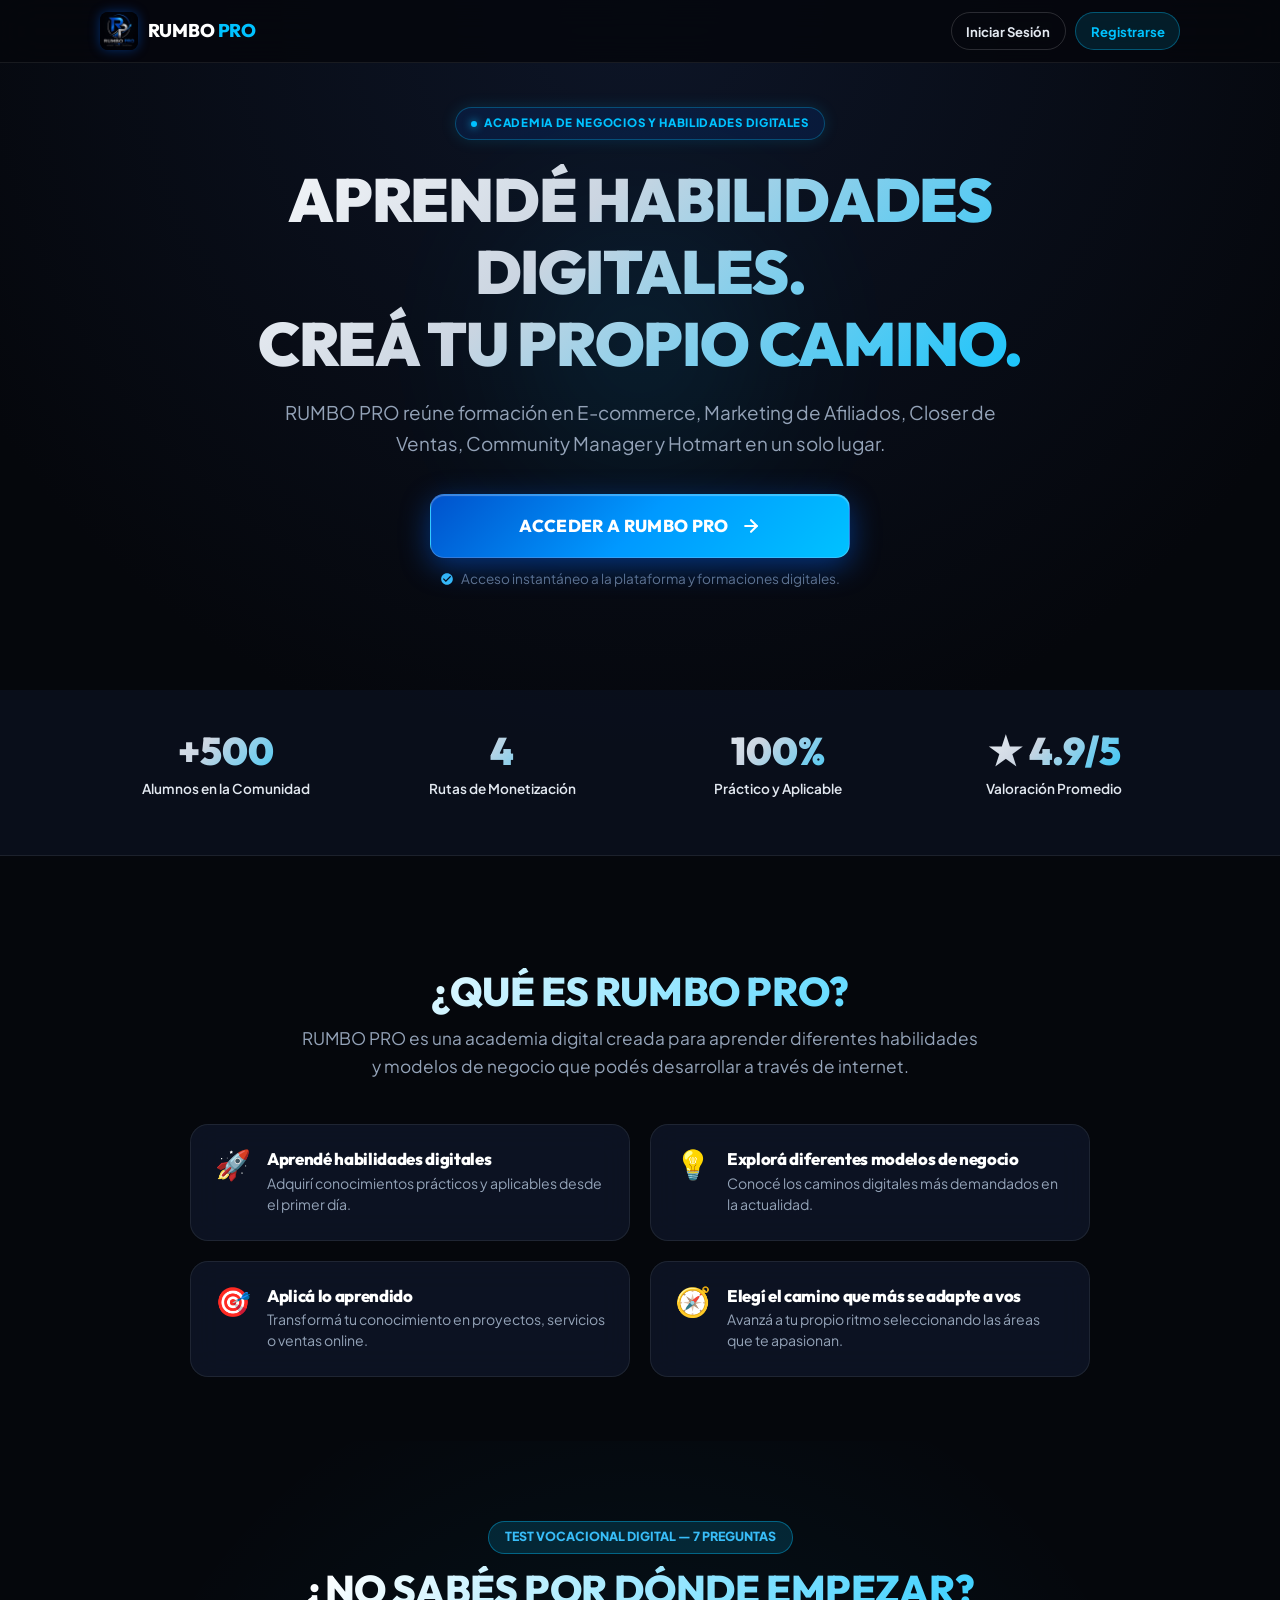
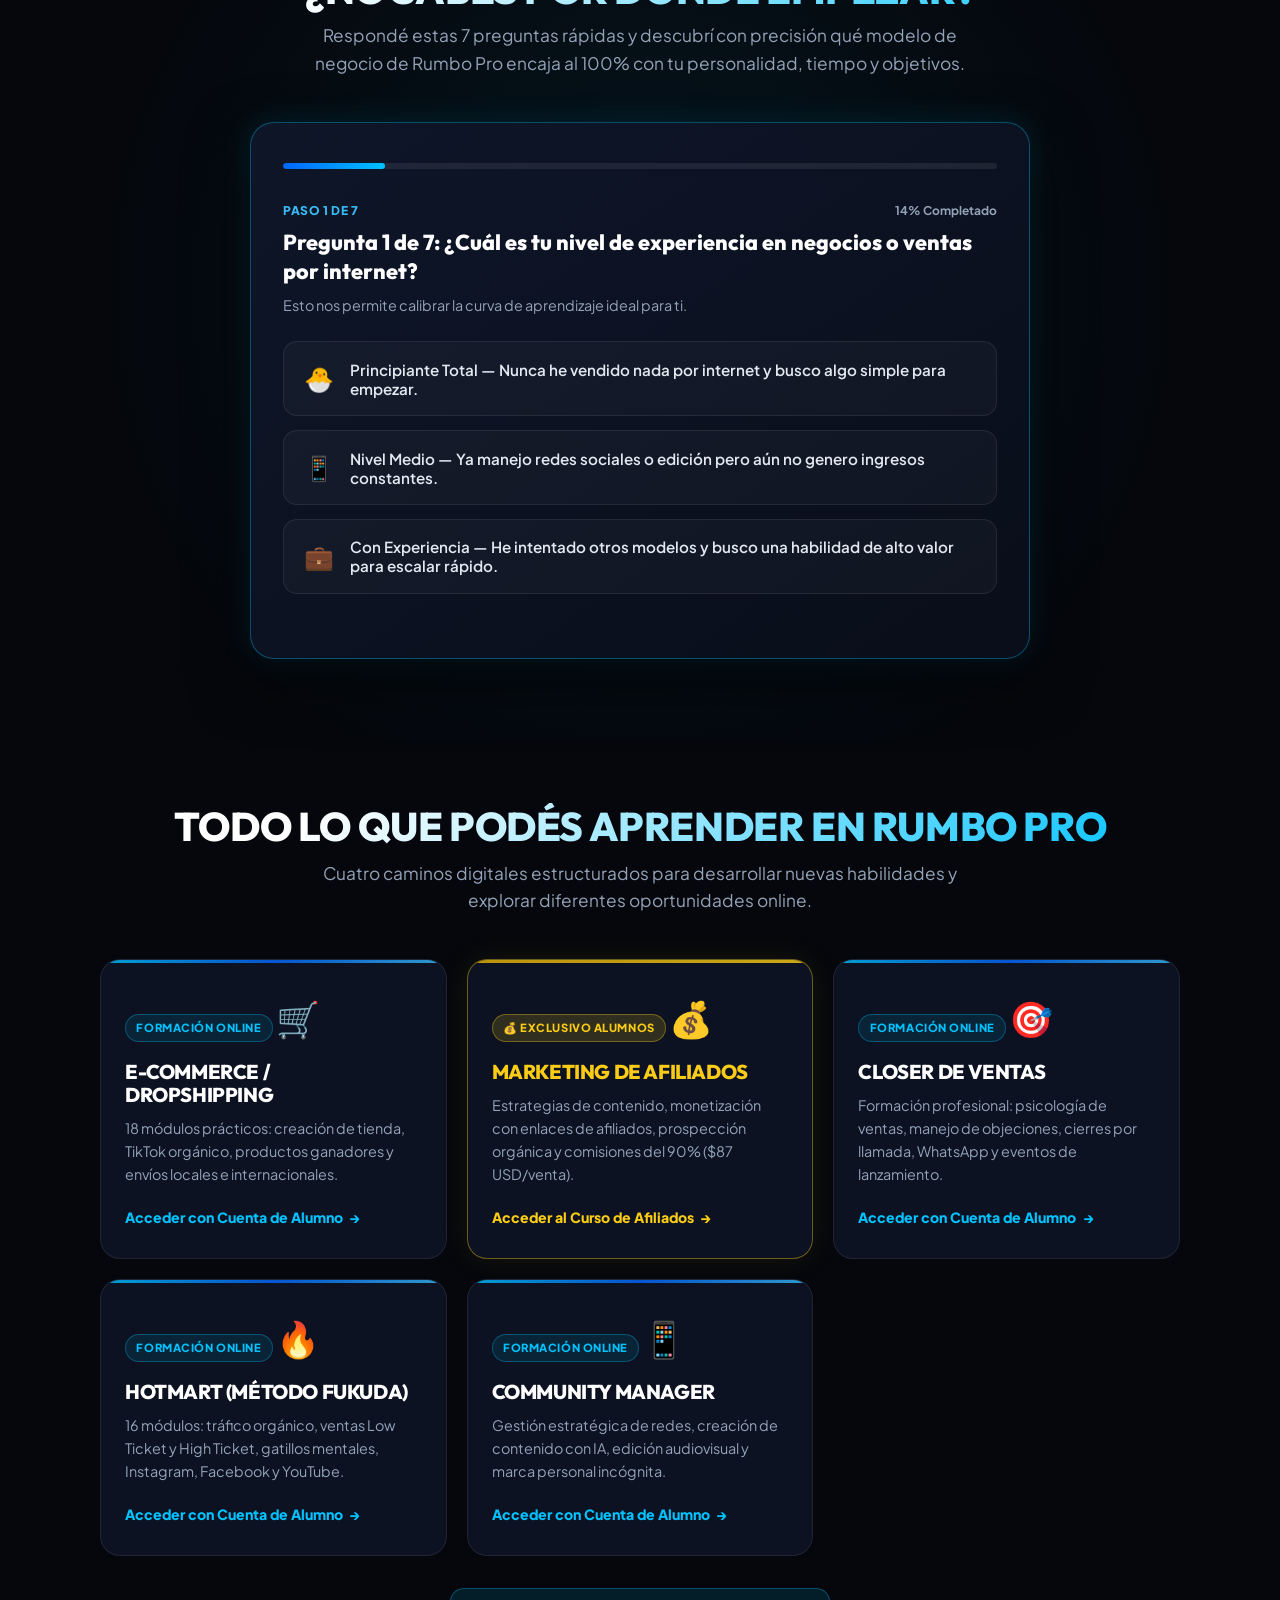
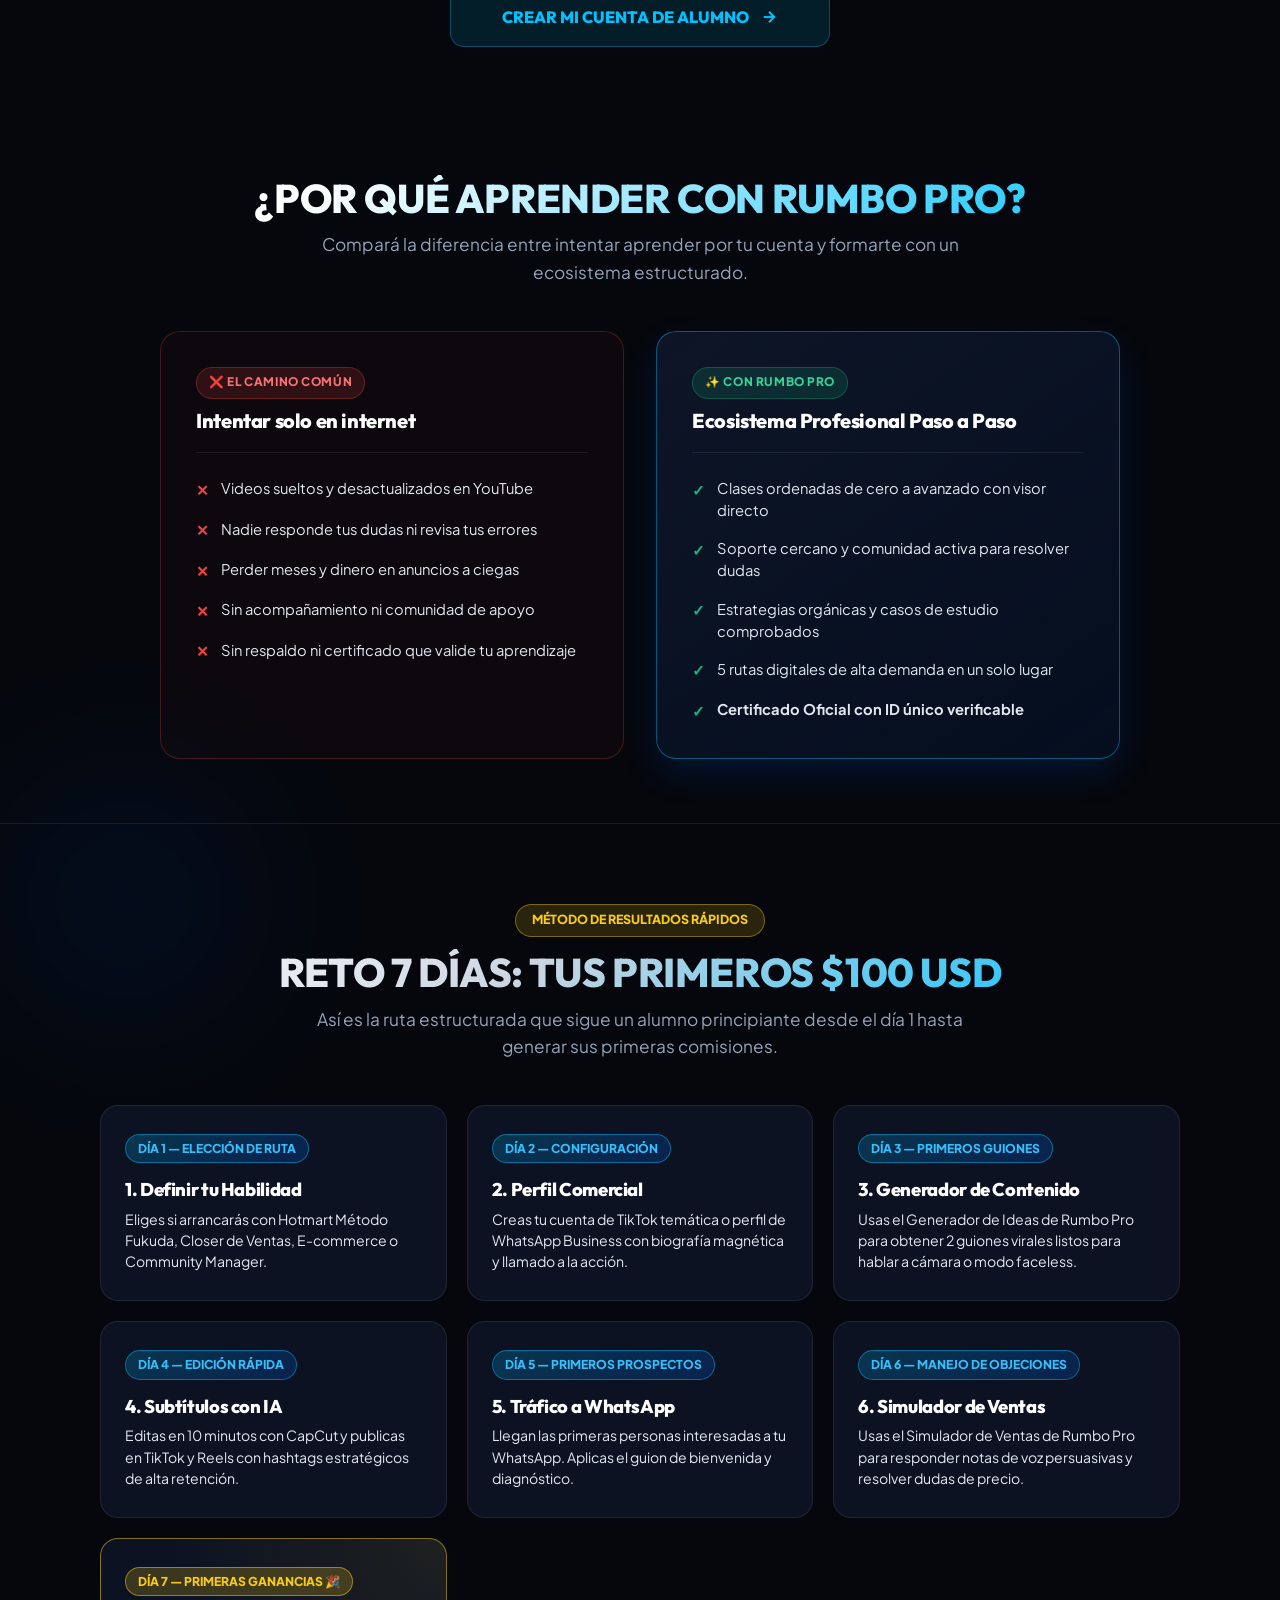
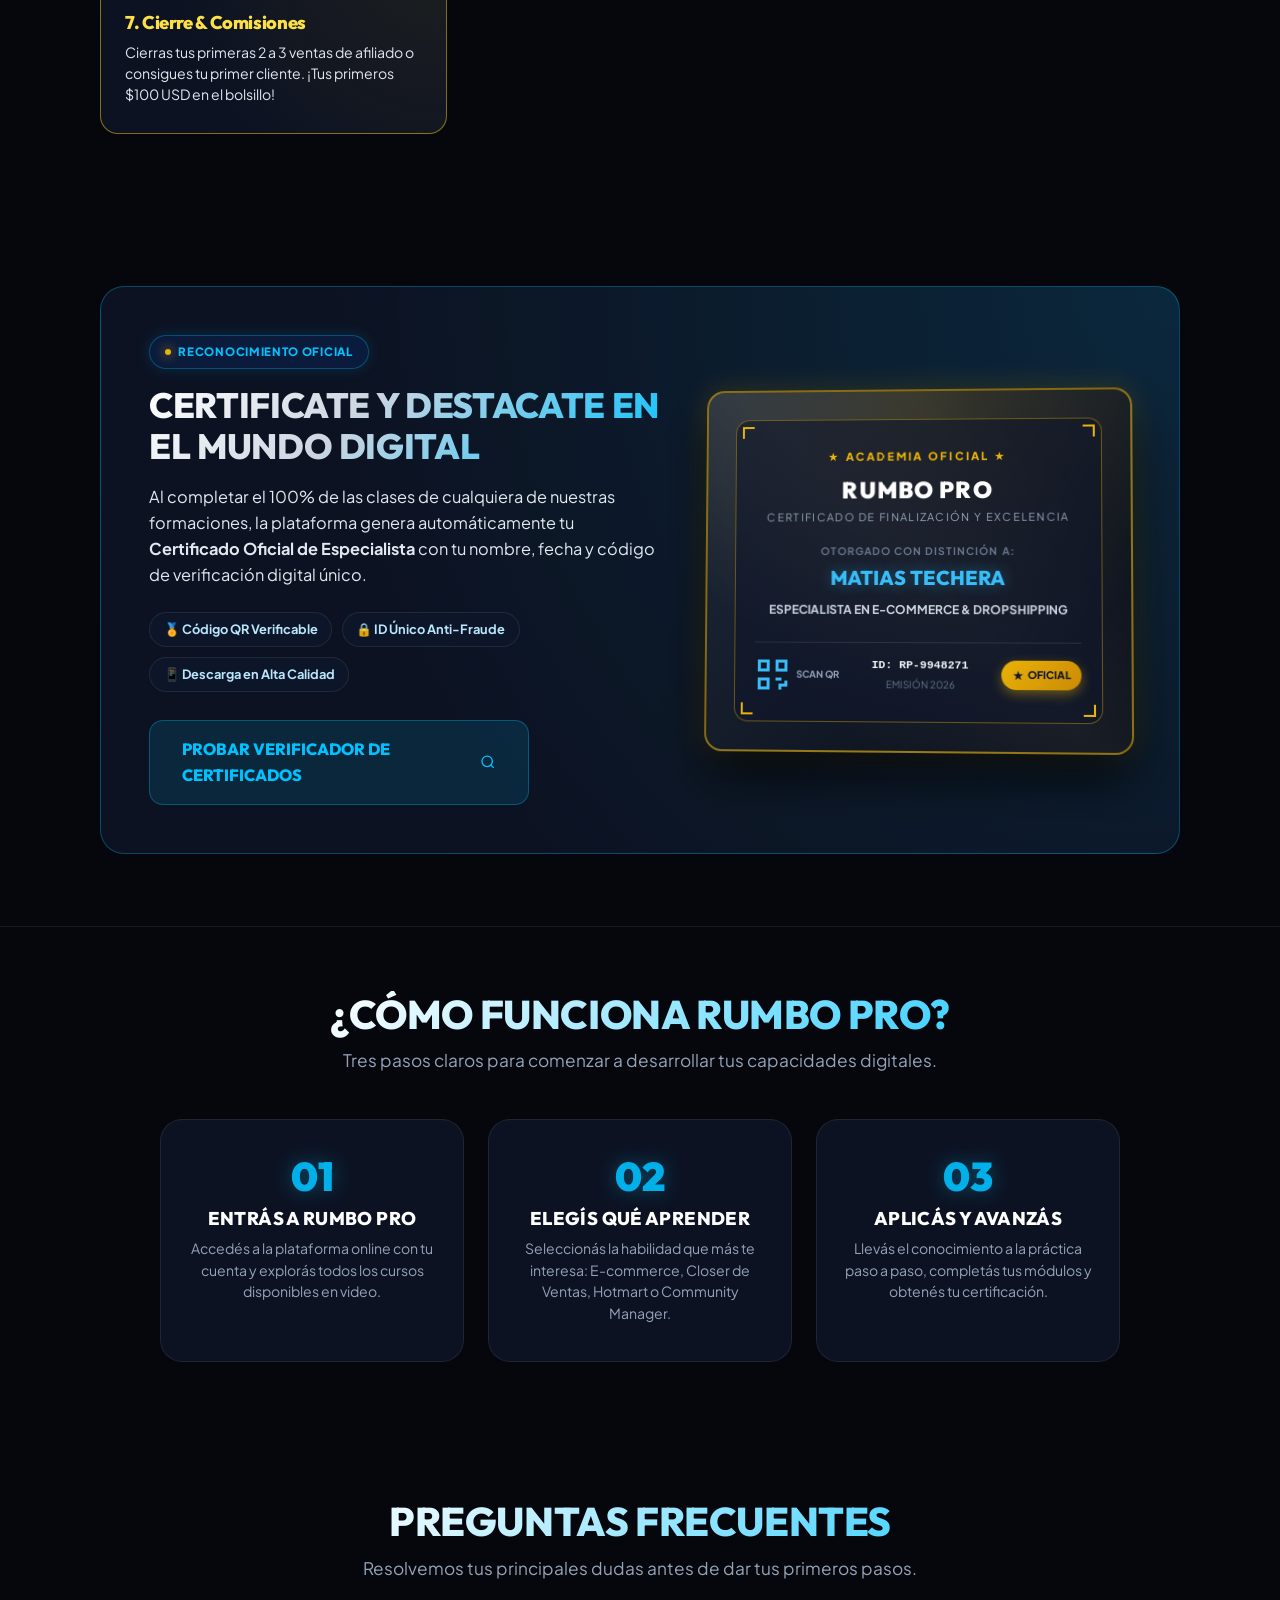
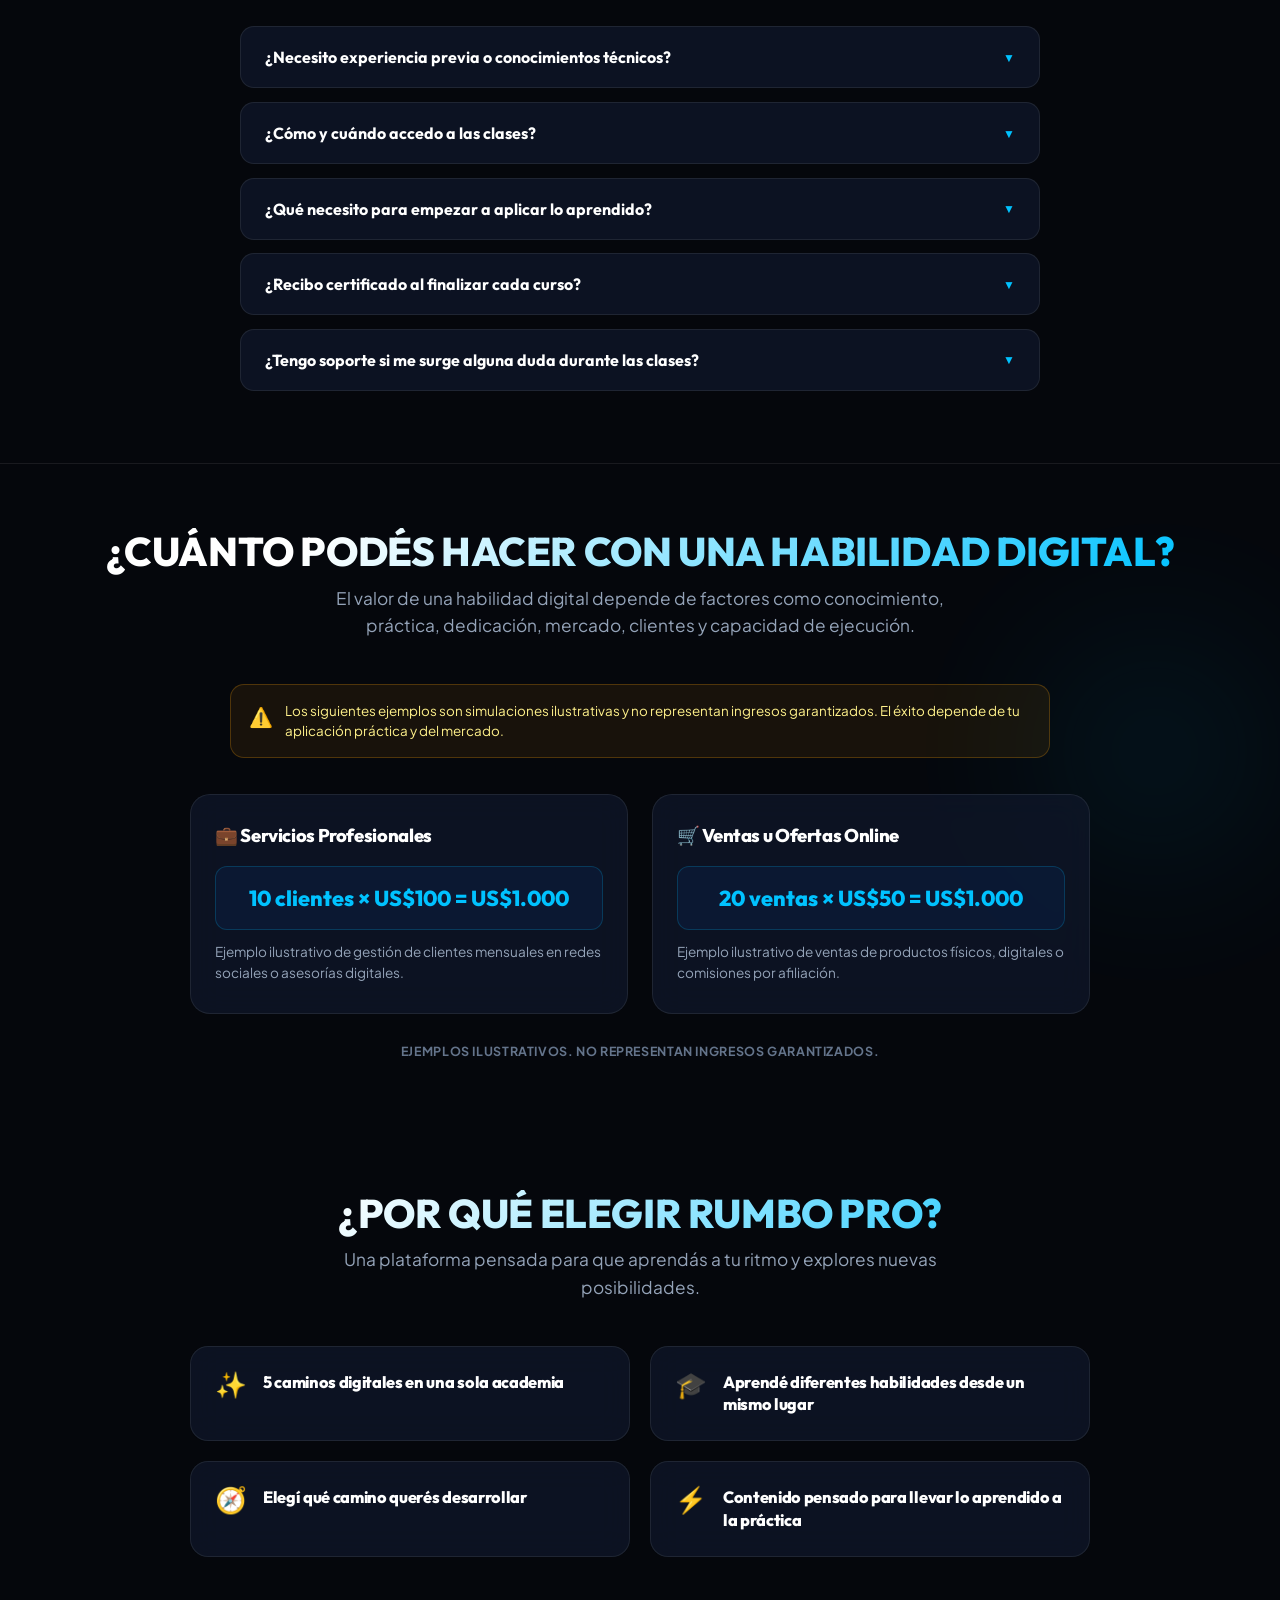
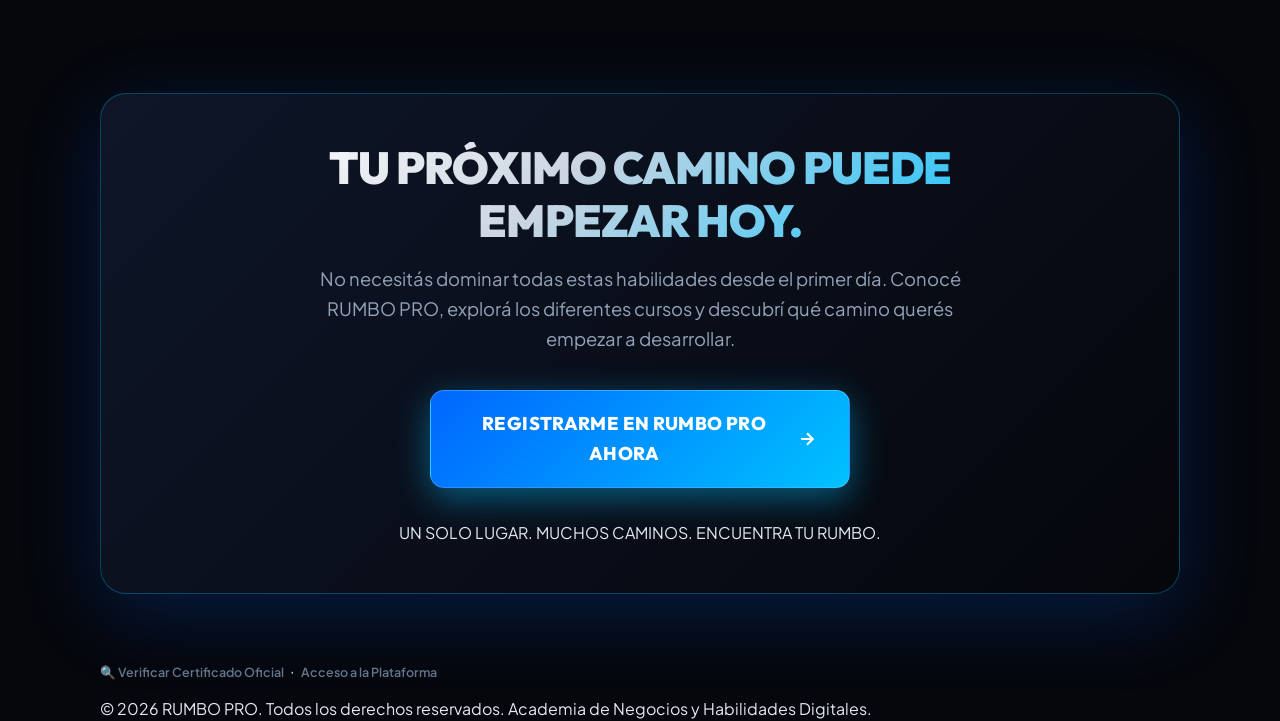
==== index.html @ 2f0cdc14 "Restringir acceso a afiliados: remover boton de landing y requerir aprobacion manual" ====
<!DOCTYPE html>
<html lang="es">
<head>
  <meta charset="UTF-8">
  <meta name="viewport" content="width=device-width, initial-scale=1.0">
  <title>RUMBO PRO — Academia de Negocios y Habilidades Digitales</title>
  <meta name="description" content="Aprendé habilidades digitales y creá tu propio camino. Formación en E-commerce, Marketing de Afiliados, Closer de Ventas, Community Manager y Hotmart en un solo lugar.">
  
  <!-- Favicon / Logo -->
  <link rel="icon" type="image/jpeg" href="assets/logo.jpg">

  <!-- Stylesheet with Cache Buster -->
  <link rel="stylesheet" href="styles.css?v=2.0">
</head>
<body>

  <!-- Ambient Light Effects -->
  <div class="ambient-glow ambient-glow-1"></div>
  <div class="ambient-glow ambient-glow-2"></div>
  <div class="ambient-glow ambient-glow-3"></div>

  <!-- Header Sticky Navigation -->
  <header class="site-header">
    <div class="container header-container">
      <a href="#" class="header-logo-wrapper" id="header-logo-link">
        <img src="assets/logo.jpg" alt="Logo Rumbo Pro" class="header-logo-img">
        <span class="header-logo-text">RUMBO <span>PRO</span></span>
      </a>
      <div style="display:flex; align-items:center; gap:0.6rem;">
        <a href="app-platform.html#/login" class="header-wa-btn" id="header-login-btn" style="background:transparent; border-color:rgba(255,255,255,0.15); color:var(--text-silver);">
          Iniciar Sesión
        </a>
        <a href="app-platform.html#/registro" class="header-wa-btn" id="header-register-btn" style="background:rgba(0,194,255,0.12); border-color:rgba(0,194,255,0.35); color:var(--color-primary-light);">
          Registrarse
        </a>
      </div>
    </div>
  </header>

  <!-- ==========================================================================
       SECCIÓN 1 — HERO / PRIMERA PANTALLA
       ========================================================================== -->
  <section class="hero-section" id="hero">
    <div class="container">
      
      <!-- Label / Badge -->
      <div class="hero-badge">
        <span class="hero-badge-dot"></span>
        ACADEMIA DE NEGOCIOS Y HABILIDADES DIGITALES
      </div>

      <!-- Main Title -->
      <h1 class="hero-title gradient-text">
        APRENDÉ HABILIDADES DIGITALES.<br>CREÁ TU PROPIO CAMINO.
      </h1>

      <!-- Subtitle -->
      <p class="hero-subtitle">
        RUMBO PRO reúne formación en E-commerce, Marketing de Afiliados, Closer de Ventas, Community Manager y Hotmart en un solo lugar.
      </p>

      <!-- Main CTA Button -->
      <div class="hero-cta-group">
        <a href="app-platform.html#/registro" class="btn-primary" id="hero-main-cta">
          ACCEDER A RUMBO PRO
          <svg width="20" height="20" viewBox="0 0 24 24" fill="none" stroke="currentColor" stroke-width="2.5" stroke-linecap="round" stroke-linejoin="round"><line x1="5" y1="12" x2="19" y2="12"></line><polyline points="12 5 19 12 12 19"></polyline></svg>
        </a>
        <span class="hero-cta-subtext">
          <svg width="14" height="14" viewBox="0 0 24 24" fill="currentColor" style="color: #38bdf8;"><path d="M12 2C6.48 2 2 6.48 2 12s4.48 10 10 10 10-4.48 10-10S17.52 2 12 2zm-2 15l-5-5 1.41-1.41L10 14.17l7.59-7.59L19 8l-9 9z"/></svg>
          Acceso instantáneo a la plataforma y formaciones digitales.
        </span>
      </div>

    </div>
  </section>

  <!-- ==========================================================================
       STATS & SOCIAL PROOF BAR
       ========================================================================== -->
  <section class="stats-bar-section">
    <div class="container">
      <div class="stats-grid reveal-on-scroll">
        <div class="stat-item">
          <div class="stat-number gradient-text">+500</div>
          <div class="stat-label">Alumnos en la Comunidad</div>
        </div>
        <div class="stat-item">
          <div class="stat-number gradient-text">4</div>
          <div class="stat-label">Rutas de Monetización</div>
        </div>
        <div class="stat-item">
          <div class="stat-number gradient-text">100%</div>
          <div class="stat-label">Práctico y Aplicable</div>
        </div>
        <div class="stat-item">
          <div class="stat-number gradient-text">★ 4.9/5</div>
          <div class="stat-label">Valoración Promedio</div>
        </div>
      </div>
    </div>
  </section>

  <!-- ==========================================================================
       SECCIÓN 2 — ¿QUÉ ES RUMBO PRO?
       ========================================================================== -->
  <section class="section-que-es" id="que-es">
    <div class="container">
      
      <div class="section-header reveal-on-scroll">
        <h2 class="section-title gradient-text-blue">
          ¿QUÉ ES RUMBO PRO?
        </h2>
        <p class="section-subtitle">
          RUMBO PRO es una academia digital creada para aprender diferentes habilidades y modelos de negocio que podés desarrollar a través de internet.
        </p>
      </div>

      <!-- 4 Visual Benefit Cards -->
      <div class="benefits-grid reveal-on-scroll">
        
        <div class="benefit-card">
          <div class="benefit-icon">🚀</div>
          <div>
            <h3 class="benefit-title">Aprendé habilidades digitales</h3>
            <p class="benefit-text">Adquirí conocimientos prácticos y aplicables desde el primer día.</p>
          </div>
        </div>

        <div class="benefit-card">
          <div class="benefit-icon">💡</div>
          <div>
            <h3 class="benefit-title">Explorá diferentes modelos de negocio</h3>
            <p class="benefit-text">Conocé los caminos digitales más demandados en la actualidad.</p>
          </div>
        </div>

        <div class="benefit-card">
          <div class="benefit-icon">🎯</div>
          <div>
            <h3 class="benefit-title">Aplicá lo aprendido</h3>
            <p class="benefit-text">Transformá tu conocimiento en proyectos, servicios o ventas online.</p>
          </div>
        </div>

        <div class="benefit-card">
          <div class="benefit-icon">🧭</div>
          <div>
            <h3 class="benefit-title">Elegí el camino que más se adapte a vos</h3>
            <p class="benefit-text">Avanzá a tu propio ritmo seleccionando las áreas que te apasionan.</p>
          </div>
        </div>

      </div>

    </div>
  </section>

  <!-- ==========================================================================
       SECCIÓN TEST / QUIZ INTERACTIVO: DESCUBRE TU NEGOCIO IDEAL
       ========================================================================== -->
  <section class="section-quiz" id="test-negocio">
    <div class="container">
      
      <div class="section-header reveal-on-scroll">
        <span class="badge-pill" style="background:rgba(0,194,255,0.15); color:#38bdf8; border:1px solid rgba(0,194,255,0.4); padding:0.35rem 1rem; border-radius:20px; font-weight:800; font-size:0.78rem; display:inline-block; margin-bottom:0.75rem;">
          TEST VOCACIONAL DIGITAL — 7 PREGUNTAS
        </span>
        <h2 class="section-title gradient-text-blue">
          ¿NO SABÉS POR DÓNDE EMPEZAR?
        </h2>
        <p class="section-subtitle">
          Respondé estas 7 preguntas rápidas y descubrí con precisión qué modelo de negocio de Rumbo Pro encaja al 100% con tu personalidad, tiempo y objetivos.
        </p>
      </div>

      <div class="quiz-container-card reveal-on-scroll" id="quiz-card-box">
        <div class="quiz-progress-bar-bg">
          <div class="quiz-progress-bar-fill" id="quiz-progress-bar"></div>
        </div>

        <div id="quiz-interactive-body">
          <!-- Populated by JavaScript -->
        </div>
      </div>

    </div>
  </section>

  <!-- ==========================================================================
       SECCIÓN 3 — CURSOS DE RUMBO PRO
       ========================================================================== -->
  <section class="section-cursos" id="cursos">
    <div class="container">
      
      <div class="section-header reveal-on-scroll">
        <h2 class="section-title gradient-text-blue">
          TODO LO QUE PODÉS APRENDER EN RUMBO PRO
        </h2>
        <p class="section-subtitle">
          Cuatro caminos digitales estructurados para desarrollar nuevas habilidades y explorar diferentes oportunidades online.
        </p>
      </div>

      <!-- 5 Official Course Cards -->
      <div class="courses-grid reveal-on-scroll">
        
        <!-- Course 1 -->
        <a href="app-platform.html#/registro" class="course-card" style="text-decoration:none; color:inherit; display:flex; flex-direction:column; justify-content:space-between; cursor:pointer;">
          <div>
            <div class="course-glow-bar"></div>
            <span class="course-badge">FORMACIÓN ONLINE</span>
            <div class="course-icon">🛒</div>
            <h3 class="course-title">E-COMMERCE / DROPSHIPPING</h3>
            <p class="course-text">
              18 módulos prácticos: creación de tienda, TikTok orgánico, productos ganadores y envíos locales e internacionales.
            </p>
          </div>
          <div style="margin-top:1.25rem; font-size:0.88rem; color:var(--color-primary-light); font-weight:800; display:flex; align-items:center; gap:0.4rem;">
            Acceder con Cuenta de Alumno <span>→</span>
          </div>
        </a>

        <!-- Course 2 (Featured Marketing de Afiliados) -->
        <a href="app-platform.html#/registro" class="course-card" style="text-decoration:none; color:inherit; display:flex; flex-direction:column; justify-content:space-between; cursor:pointer; border-color:rgba(250,204,21,0.4); box-shadow:0 0 30px rgba(250,204,21,0.08);">
          <div>
            <div class="course-glow-bar" style="background:linear-gradient(90deg, #eab308, #facc15);"></div>
            <span class="course-badge" style="background:rgba(250,204,21,0.15); color:#facc15; border-color:rgba(250,204,21,0.35); font-weight:800;">💰 EXCLUSIVO ALUMNOS</span>
            <div class="course-icon">💰</div>
            <h3 class="course-title" style="color:#facc15;">MARKETING DE AFILIADOS</h3>
            <p class="course-text">
              Estrategias de contenido, monetización con enlaces de afiliados, prospección orgánica y comisiones del 90% ($87 USD/venta).
            </p>
          </div>
          <div style="margin-top:1.25rem; font-size:0.88rem; color:#facc15; font-weight:800; display:flex; align-items:center; gap:0.4rem;">
            Acceder al Curso de Afiliados <span>→</span>
          </div>
        </a>

        <!-- Course 3 -->
        <a href="app-platform.html#/registro" class="course-card" style="text-decoration:none; color:inherit; display:flex; flex-direction:column; justify-content:space-between; cursor:pointer;">
          <div>
            <div class="course-glow-bar"></div>
            <span class="course-badge">FORMACIÓN ONLINE</span>
            <div class="course-icon">🎯</div>
            <h3 class="course-title">CLOSER DE VENTAS</h3>
            <p class="course-text">
              Formación profesional: psicología de ventas, manejo de objeciones, cierres por llamada, WhatsApp y eventos de lanzamiento.
            </p>
          </div>
          <div style="margin-top:1.25rem; font-size:0.88rem; color:var(--color-primary-light); font-weight:800; display:flex; align-items:center; gap:0.4rem;">
            Acceder con Cuenta de Alumno <span>→</span>
          </div>
        </a>

        <!-- Course 4 -->
        <a href="app-platform.html#/registro" class="course-card" style="text-decoration:none; color:inherit; display:flex; flex-direction:column; justify-content:space-between; cursor:pointer;">
          <div>
            <div class="course-glow-bar"></div>
            <span class="course-badge">FORMACIÓN ONLINE</span>
            <div class="course-icon">🔥</div>
            <h3 class="course-title">HOTMART (MÉTODO FUKUDA)</h3>
            <p class="course-text">
              16 módulos: tráfico orgánico, ventas Low Ticket y High Ticket, gatillos mentales, Instagram, Facebook y YouTube.
            </p>
          </div>
          <div style="margin-top:1.25rem; font-size:0.88rem; color:var(--color-primary-light); font-weight:800; display:flex; align-items:center; gap:0.4rem;">
            Acceder con Cuenta de Alumno <span>→</span>
          </div>
        </a>

        <!-- Course 5 -->
        <a href="app-platform.html#/registro" class="course-card" style="text-decoration:none; color:inherit; display:flex; flex-direction:column; justify-content:space-between; cursor:pointer;">
          <div>
            <div class="course-glow-bar"></div>
            <span class="course-badge">FORMACIÓN ONLINE</span>
            <div class="course-icon">📱</div>
            <h3 class="course-title">COMMUNITY MANAGER</h3>
            <p class="course-text">
              Gestión estratégica de redes, creación de contenido con IA, edición audiovisual y marca personal incógnita.
            </p>
          </div>
          <div style="margin-top:1.25rem; font-size:0.88rem; color:var(--color-primary-light); font-weight:800; display:flex; align-items:center; gap:0.4rem;">
            Acceder con Cuenta de Alumno <span>→</span>
          </div>
        </a>

      </div>

      <!-- Section CTA -->
      <div style="text-align: center; margin-top: 2rem;" class="reveal-on-scroll">
        <a href="app-platform.html#/registro" class="btn-secondary">
          CREAR MI CUENTA DE ALUMNO
          <svg width="18" height="18" viewBox="0 0 24 24" fill="none" stroke="currentColor" stroke-width="2.5"><line x1="5" y1="12" x2="19" y2="12"></line><polyline points="12 5 19 12 12 19"></polyline></svg>
        </a>
      </div>

    </div>
  </section>

  <!-- ==========================================================================
       SECCIÓN COMPARATIVA — EL CAMINO COMÚN VS RUMBO PRO
       ========================================================================== -->
  <section class="section-comparison" id="comparativa">
    <div class="container">
      
      <div class="section-header reveal-on-scroll">
        <h2 class="section-title gradient-text-blue">
          ¿POR QUÉ APRENDER CON RUMBO PRO?
        </h2>
        <p class="section-subtitle">
          Compará la diferencia entre intentar aprender por tu cuenta y formarte con un ecosistema estructurado.
        </p>
      </div>

      <div class="comparison-grid reveal-on-scroll">
        
        <!-- Bad Way -->
        <div class="comparison-card card-traditional">
          <div class="comp-header">
            <span class="comp-badge comp-badge-red">❌ EL CAMINO COMÚN</span>
            <h3 class="comp-title">Intentar solo en internet</h3>
          </div>
          <ul class="comp-list">
            <li><span class="comp-icon red">✕</span> Videos sueltos y desactualizados en YouTube</li>
            <li><span class="comp-icon red">✕</span> Nadie responde tus dudas ni revisa tus errores</li>
            <li><span class="comp-icon red">✕</span> Perder meses y dinero en anuncios a ciegas</li>
            <li><span class="comp-icon red">✕</span> Sin acompañamiento ni comunidad de apoyo</li>
            <li><span class="comp-icon red">✕</span> Sin respaldo ni certificado que valide tu aprendizaje</li>
          </ul>
        </div>

        <!-- Good Way -->
        <div class="comparison-card card-rumbo">
          <div class="comp-header">
            <span class="comp-badge comp-badge-green">✨ CON RUMBO PRO</span>
            <h3 class="comp-title">Ecosistema Profesional Paso a Paso</h3>
          </div>
          <ul class="comp-list">
            <li><span class="comp-icon green">✓</span> Clases ordenadas de cero a avanzado con visor directo</li>
            <li><span class="comp-icon green">✓</span> Soporte cercano y comunidad activa para resolver dudas</li>
            <li><span class="comp-icon green">✓</span> Estrategias orgánicas y casos de estudio comprobados</li>
            <li><span class="comp-icon green">✓</span> 5 rutas digitales de alta demanda en un solo lugar</li>
            <li><span class="comp-icon green">✓</span> <strong>Certificado Oficial con ID único verificable</strong></li>
          </ul>
        </div>

      </div>

    </div>
  </section>

  <!-- ==========================================================================
       SECCIÓN RETO 7 DÍAS — DE 0 A TUS PRIMEROS $100 USD
       ========================================================================== -->
  <section class="section-challenge" id="reto-7-dias">
    <div class="container">
      
      <div class="section-header reveal-on-scroll">
        <span class="badge-pill" style="background:rgba(250,204,21,0.15); color:#facc15; border:1px solid rgba(250,204,21,0.4); padding:0.35rem 1rem; border-radius:20px; font-weight:800; font-size:0.78rem; display:inline-block; margin-bottom:0.75rem;">
          MÉTODO DE RESULTADOS RÁPIDOS
        </span>
        <h2 class="section-title gradient-text">
          RETO 7 DÍAS: TUS PRIMEROS $100 USD
        </h2>
        <p class="section-subtitle">
          Así es la ruta estructurada que sigue un alumno principiante desde el día 1 hasta generar sus primeras comisiones.
        </p>
      </div>

      <div class="challenge-grid reveal-on-scroll">
        
        <div class="challenge-card">
          <span class="challenge-day-badge">DÍA 1 — ELECCIÓN DE RUTA</span>
          <h3 class="challenge-title">1. Definir tu Habilidad</h3>
          <p class="challenge-text">Eliges si arrancarás con Hotmart Método Fukuda, Closer de Ventas, E-commerce o Community Manager.</p>
        </div>

        <div class="challenge-card">
          <span class="challenge-day-badge">DÍA 2 — CONFIGURACIÓN</span>
          <h3 class="challenge-title">2. Perfil Comercial</h3>
          <p class="challenge-text">Creas tu cuenta de TikTok temática o perfil de WhatsApp Business con biografía magnética y llamado a la acción.</p>
        </div>

        <div class="challenge-card">
          <span class="challenge-day-badge">DÍA 3 — PRIMEROS GUIONES</span>
          <h3 class="challenge-title">3. Generador de Contenido</h3>
          <p class="challenge-text">Usas el Generador de Ideas de Rumbo Pro para obtener 2 guiones virales listos para hablar a cámara o modo faceless.</p>
        </div>

        <div class="challenge-card">
          <span class="challenge-day-badge">DÍA 4 — EDICIÓN RÁPIDA</span>
          <h3 class="challenge-title">4. Subtítulos con IA</h3>
          <p class="challenge-text">Editas en 10 minutos con CapCut y publicas en TikTok y Reels con hashtags estratégicos de alta retención.</p>
        </div>

        <div class="challenge-card">
          <span class="challenge-day-badge">DÍA 5 — PRIMEROS PROSPECTOS</span>
          <h3 class="challenge-title">5. Tráfico a WhatsApp</h3>
          <p class="challenge-text">Llegan las primeras personas interesadas a tu WhatsApp. Aplicas el guion de bienvenida y diagnóstico.</p>
        </div>

        <div class="challenge-card">
          <span class="challenge-day-badge">DÍA 6 — MANEJO DE OBJECIONES</span>
          <h3 class="challenge-title">6. Simulador de Ventas</h3>
          <p class="challenge-text">Usas el Simulador de Ventas de Rumbo Pro para responder notas de voz persuasivas y resolver dudas de precio.</p>
        </div>

        <div class="challenge-card" style="border-color:rgba(250,204,21,0.5); background:radial-gradient(circle at top right, rgba(250,204,21,0.08), transparent 70%), var(--bg-card);">
          <span class="challenge-day-badge highlight-day">DÍA 7 — PRIMERAS GANANCIAS 🎉</span>
          <h3 class="challenge-title" style="color:#fde047;">7. Cierre & Comisiones</h3>
          <p class="challenge-text">Cierras tus primeras 2 a 3 ventas de afiliado o consigues tu primer cliente. ¡Tus primeros $100 USD en el bolsillo!</p>
        </div>

      </div>

    </div>
  </section>

  <!-- ==========================================================================
       SECCIÓN CERTIFICADO OFICIAL
       ========================================================================== -->
  <section class="section-cert-showcase" id="certificados">
    <div class="container">
      
      <div class="cert-showcase-box reveal-on-scroll">
        <div class="cert-showcase-content">
          <span class="hero-badge" style="margin-bottom:1rem; display:inline-flex;">
            <span class="hero-badge-dot" style="background:#eab308; box-shadow:0 0 12px #eab308;"></span>
            RECONOCIMIENTO OFICIAL
          </span>
          <h2 class="section-title gradient-text" style="font-size: clamp(1.6rem, 3.5vw, 2.2rem); margin-bottom:1rem; text-align:left;">
            CERTIFICATE Y DESTACATE EN EL MUNDO DIGITAL
          </h2>
          <p style="color:var(--text-silver); font-size:1.02rem; line-height:1.6; margin-bottom:1.5rem;">
            Al completar el 100% de las clases de cualquiera de nuestras formaciones, la plataforma genera automáticamente tu <strong>Certificado Oficial de Especialista</strong> con tu nombre, fecha y código de verificación digital único.
          </p>
          <div class="cert-badges-row">
            <span class="cert-feature-pill">🏅 Código QR Verificable</span>
            <span class="cert-feature-pill">🔒 ID Único Anti-Fraude</span>
            <span class="cert-feature-pill">📱 Descarga en Alta Calidad</span>
          </div>
          <div style="margin-top:1.75rem;">
            <a href="app-platform.html#/verificar" class="btn-secondary" style="display:inline-flex;">
              PROBAR VERIFICADOR DE CERTIFICADOS
              <svg width="18" height="18" viewBox="0 0 24 24" fill="none" stroke="currentColor" stroke-width="2"><circle cx="11" cy="11" r="8"></circle><line x1="21" y1="21" x2="16.65" y2="16.65"></line></svg>
            </a>
          </div>
        </div>

        <div class="cert-preview-card">
          <div class="cert-hologram-shimmer"></div>
          <div class="cert-preview-inner">
            <div class="cert-corner-decor tl"></div>
            <div class="cert-corner-decor tr"></div>
            <div class="cert-corner-decor bl"></div>
            <div class="cert-corner-decor br"></div>
            
            <div class="cert-preview-badge">★ ACADEMIA OFICIAL ★</div>
            <div class="cert-preview-title">RUMBO PRO</div>
            <div class="cert-preview-sub">CERTIFICADO DE FINALIZACIÓN Y EXCELENCIA</div>
            
            <div class="cert-recipient-label">OTORGADO CON DISTINCIÓN A:</div>
            <div class="cert-preview-name">MATIAS TECHERA</div>
            
            <div class="cert-preview-course">ESPECIALISTA EN E-COMMERCE & DROPSHIPPING</div>
            
            <div class="cert-preview-footer">
              <div class="cert-qr-mini">
                <svg width="36" height="36" viewBox="0 0 24 24" fill="#38bdf8"><path d="M2 2h8v8H2V2zm2 2v4h4V4H4zm10-2h8v8h-8V2zm2 2v4h4V4h-4zM2 14h8v8H2v-8zm2 2v4h4v-4H4zm14 2h2v2h-2v-2zm-4-4h4v2h-4v-2zm2 4h2v4h-2v-4zm4-2h2v4h-2v-4z"/></svg>
                <span>SCAN QR</span>
              </div>
              <div class="cert-preview-id-block">
                <span class="cert-preview-code">ID: RP-9948271</span>
                <span class="cert-preview-date">EMISIÓN 2026</span>
              </div>
              <div class="cert-gold-ribbon">
                <span class="ribbon-star">★</span>
                <span>OFICIAL</span>
              </div>
            </div>
          </div>
        </div>
      </div>

    </div>
  </section>

  <!-- ==========================================================================
       SECCIÓN 4 — ¿CÓMO FUNCIONA? (3 Pasos)
       ========================================================================== -->
  <section class="section-como-funciona" id="como-funciona">
    <div class="container">
      
      <div class="section-header reveal-on-scroll">
        <h2 class="section-title gradient-text-blue">
          ¿CÓMO FUNCIONA RUMBO PRO?
        </h2>
        <p class="section-subtitle">
          Tres pasos claros para comenzar a desarrollar tus capacidades digitales.
        </p>
      </div>

      <div class="steps-grid reveal-on-scroll">
        
        <!-- Step 01 -->
        <div class="step-card">
          <div class="step-number">01</div>
          <h3 class="step-title">ENTRÁS A RUMBO PRO</h3>
          <p class="step-text">
            Accedés a la plataforma online con tu cuenta y explorás todos los cursos disponibles en video.
          </p>
        </div>

        <!-- Step 02 -->
        <div class="step-card">
          <div class="step-number">02</div>
          <h3 class="step-title">ELEGÍS QUÉ APRENDER</h3>
          <p class="step-text">
            Seleccionás la habilidad que más te interesa: E-commerce, Closer de Ventas, Hotmart o Community Manager.
          </p>
        </div>

        <!-- Step 03 -->
        <div class="step-card">
          <div class="step-number">03</div>
          <h3 class="step-title">APLICÁS Y AVANZÁS</h3>
          <p class="step-text">
            Llevás el conocimiento a la práctica paso a paso, completás tus módulos y obtenés tu certificación.
          </p>
        </div>

      </div>

    </div>
  </section>

  <!-- ==========================================================================
       SECCIÓN FAQ — PREGUNTAS FRECUENTES
       ========================================================================== -->
  <section class="section-faq" id="faq">
    <div class="container">
      
      <div class="section-header reveal-on-scroll">
        <h2 class="section-title gradient-text-blue">
          PREGUNTAS FRECUENTES
        </h2>
        <p class="section-subtitle">
          Resolvemos tus principales dudas antes de dar tus primeros pasos.
        </p>
      </div>

      <div class="faq-container reveal-on-scroll">
        
        <div class="faq-item">
          <button class="faq-question" aria-expanded="false">
            <span>¿Necesito experiencia previa o conocimientos técnicos?</span>
            <span class="faq-arrow">▼</span>
          </button>
          <div class="faq-answer">
            <p>No, para nada. Todas las formaciones de RUMBO PRO están explicadas desde cero, paso a paso y con pantalla compartida para que cualquier persona pueda aprender sin importar su punto de partida.</p>
          </div>
        </div>

        <div class="faq-item">
          <button class="faq-question" aria-expanded="false">
            <span>¿Cómo y cuándo accedo a las clases?</span>
            <span class="faq-arrow">▼</span>
          </button>
          <div class="faq-answer">
            <p>El acceso es 100% online e inmediato. Podés ver las clases desde tu computadora, tablet o teléfono móvil en tus propios horarios y a tu propio ritmo.</p>
          </div>
        </div>

        <div class="faq-item">
          <button class="faq-question" aria-expanded="false">
            <span>¿Qué necesito para empezar a aplicar lo aprendido?</span>
            <span class="faq-arrow">▼</span>
          </button>
          <div class="faq-answer">
            <p>Solo necesitás conexión a internet y un celular o computadora. Los cursos te enseñan a trabajar con herramientas gratuitas y estrategias orgánicas que no requieren grandes presupuestos iniciales.</p>
          </div>
        </div>

        <div class="faq-item">
          <button class="faq-question" aria-expanded="false">
            <span>¿Recibo certificado al finalizar cada curso?</span>
            <span class="faq-arrow">▼</span>
          </button>
          <div class="faq-answer">
            <p>¡Sí! Al completar el 100% de las clases de cada formación, la plataforma emite automáticamente tu Certificado Oficial con código único de validación digital.</p>
          </div>
        </div>

        <div class="faq-item">
          <button class="faq-question" aria-expanded="false">
            <span>¿Tengo soporte si me surge alguna duda durante las clases?</span>
            <span class="faq-arrow">▼</span>
          </button>
          <div class="faq-answer">
            <p>Por supuesto. Contamos con atención directa por WhatsApp y comunidad para acompañarte y resolver cualquier consulta que tengas en tu proceso.</p>
          </div>
        </div>

      </div>

    </div>
  </section>

  <!-- ==========================================================================
       SECCIÓN 5 — POTENCIAL DE LAS HABILIDADES
       ========================================================================== -->
  <section class="section-potencial" id="potencial">
    <div class="container">
      
      <div class="section-header reveal-on-scroll">
        <h2 class="section-title gradient-text-blue">
          ¿CUÁNTO PODÉS HACER CON UNA HABILIDAD DIGITAL?
        </h2>
        <p class="section-subtitle">
          El valor de una habilidad digital depende de factores como conocimiento, práctica, dedicación, mercado, clientes y capacidad de ejecución.
        </p>
      </div>

      <!-- Legal Disclaimer Notice -->
      <div class="disclaimer-box reveal-on-scroll">
        <span class="disclaimer-icon">⚠️</span>
        <div>
          Los siguientes ejemplos son simulaciones ilustrativas y no representan ingresos garantizados. El éxito depende de tu aplicación práctica y del mercado.
        </div>
      </div>

      <div class="potential-grid reveal-on-scroll">
        
        <!-- Example 1 -->
        <div class="potential-card">
          <h3 class="potential-card-title">💼 Servicios Profesionales</h3>
          <div class="potential-formula">10 clientes × US$100 = US$1.000</div>
          <p class="potential-desc">
            Ejemplo ilustrativo de gestión de clientes mensuales en redes sociales o asesorías digitales.
          </p>
        </div>

        <!-- Example 2 -->
        <div class="potential-card">
          <h3 class="potential-card-title">🛒 Ventas u Ofertas Online</h3>
          <div class="potential-formula">20 ventas × US$50 = US$1.000</div>
          <p class="potential-desc">
            Ejemplo ilustrativo de ventas de productos físicos, digitales o comisiones por afiliación.
          </p>
        </div>

      </div>

      <div class="potential-footnote reveal-on-scroll">
        EJEMPLOS ILUSTRATIVOS. NO REPRESENTAN INGRESOS GARANTIZADOS.
      </div>

    </div>
  </section>

  <!-- ==========================================================================
       SECCIÓN 6 — ¿POR QUÉ RUMBO PRO?
       ========================================================================== -->
  <section class="section-por-que" id="por-que">
    <div class="container">
      
      <div class="section-header reveal-on-scroll">
        <h2 class="section-title gradient-text-blue">
          ¿POR QUÉ ELEGIR RUMBO PRO?
        </h2>
        <p class="section-subtitle">
          Una plataforma pensada para que aprendás a tu ritmo y explores nuevas posibilidades.
        </p>
      </div>

      <div class="why-grid reveal-on-scroll">
        
        <div class="why-card">
          <div class="why-icon">✨</div>
          <h3 class="why-title">5 caminos digitales en una sola academia</h3>
        </div>

        <div class="why-card">
          <div class="why-icon">🎓</div>
          <h3 class="why-title">Aprendé diferentes habilidades desde un mismo lugar</h3>
        </div>

        <div class="why-card">
          <div class="why-icon">🧭</div>
          <h3 class="why-title">Elegí qué camino querés desarrollar</h3>
        </div>

        <div class="why-card">
          <div class="why-icon">⚡</div>
          <h3 class="why-title">Contenido pensado para llevar lo aprendido a la práctica</h3>
        </div>

      </div>

    </div>
  </section>

  <!-- ==========================================================================
       SECCIÓN 7 — CTA FINAL
       ========================================================================== -->
  <section class="cta-section" id="cta-final">
    <div class="container">
      
      <div class="cta-box reveal-on-scroll">
        <h2 class="cta-title gradient-text">
          TU PRÓXIMO CAMINO PUEDE EMPEZAR HOY.
        </h2>
        
        <p class="cta-text">
          No necesitás dominar todas estas habilidades desde el primer día. Conocé RUMBO PRO, explorá los diferentes cursos y descubrí qué camino querés empezar a desarrollar.
        </p>

        <div class="cta-btn-wrapper">
          <a href="app-platform.html#/registro" class="btn-primary btn-cta-large" id="cta-final-button">
            REGISTRARME EN RUMBO PRO AHORA
            <svg width="22" height="22" viewBox="0 0 24 24" fill="none" stroke="currentColor" stroke-width="2.5"><line x1="5" y1="12" x2="19" y2="12"></line><polyline points="12 5 19 12 12 19"></polyline></svg>
          </a>
        </div>

        <div class="cta-punchline">
          UN SOLO LUGAR. MUCHOS CAMINOS. ENCUENTRA TU RUMBO.
        </div>
      </div>

    </div>
  </section>

  <!-- Live Social Proof Toast -->
  <div class="social-proof-toast" id="social-proof-toast">
    <div class="toast-avatar">👤</div>
    <div class="toast-content">
      <div class="toast-title" id="toast-title">Lucas de Argentina</div>
      <div class="toast-text" id="toast-text">Acaba de unirse a Rumbo Pro</div>
    </div>
    <span class="toast-time">hace 2 min</span>
  </div>

  <!-- Footer -->
  <footer class="site-footer">
    <div class="container">
      <div style="margin-bottom:0.75rem;">
        <a href="app-platform.html#/verificar" style="color:#64748b; text-decoration:none; font-size:0.78rem; font-weight:600;">🔍 Verificar Certificado Oficial</a>
        &nbsp;·&nbsp;
        <a href="app-platform.html#/login" style="color:#64748b; text-decoration:none; font-size:0.78rem; font-weight:600;">Acceso a la Plataforma</a>
      </div>
      &copy; 2026 RUMBO PRO. Todos los derechos reservados. Academia de Negocios y Habilidades Digitales.
    </div>
  </footer>

  <!-- Script with Cache Buster -->
  <script src="app.js?v=2.0"></script>
</body>
</html>
---- styles.css ----
/* ==========================================================================
   RUMBO PRO — LANDING PAGE SYSTEM DESIGN
   Theme: Obsidian Dark, Metallic Blue, Glassmorphic & Ultra Modern
   Mobile-First & Ultra-Responsive Optimization
   ========================================================================== */

@import url('https://fonts.googleapis.com/css2?family=Outfit:wght@400;500;600;700;800;900&family=Plus+Jakarta+Sans:wght@300;400;500;600;700;800&display=swap');

:root {
  /* Colors */
  --bg-dark: #05070c;
  --bg-card: rgba(15, 23, 42, 0.75);
  --bg-card-hover: rgba(30, 41, 59, 0.9);
  --bg-card-glow: rgba(0, 150, 255, 0.08);
  
  --color-primary: #0066ff;
  --color-primary-light: #00c2ff;
  --color-accent-glow: rgba(0, 194, 255, 0.35);
  --color-whatsapp: #25d366;
  --color-whatsapp-glow: rgba(37, 211, 102, 0.4);

  --text-white: #ffffff;
  --text-silver: #e2e8f0;
  --text-muted: #94a3b8;
  --text-dark-muted: #64748b;
  
  --border-light: rgba(255, 255, 255, 0.08);
  --border-accent: rgba(0, 194, 255, 0.3);

  /* Fonts */
  --font-heading: 'Outfit', -apple-system, BlinkMacSystemFont, sans-serif;
  --font-body: 'Plus Jakarta Sans', -apple-system, BlinkMacSystemFont, sans-serif;

  /* Transitions */
  --transition-fast: 0.2s cubic-bezier(0.4, 0, 0.2, 1);
  --transition-smooth: 0.4s cubic-bezier(0.16, 1, 0.3, 1);
}

/* Reset & Base Styles */
*, *::before, *::after {
  box-sizing: border-box;
  margin: 0;
  padding: 0;
  -webkit-tap-highlight-color: transparent;
}

button, a, input, select, textarea, .header-wa-btn, .btn-cta-large, .btn-primary, .btn-secondary, .floating-wa-btn {
  touch-action: manipulation;
}

html {
  scroll-behavior: smooth;
  font-size: 16px;
  background-color: var(--bg-dark);
  color: var(--text-silver);
  font-family: var(--font-body);
  overflow-x: hidden;
  -webkit-font-smoothing: antialiased;
  -moz-osx-font-smoothing: grayscale;
}

body {
  min-height: 100vh;
  line-height: 1.6;
  background: radial-gradient(circle at 50% 0%, #0d1527 0%, var(--bg-dark) 70%);
  background-attachment: fixed;
  position: relative;
  overflow-x: hidden;
}

/* Ambient Lighting Elements */
.ambient-glow {
  position: absolute;
  width: 350px;
  height: 350px;
  border-radius: 50%;
  background: radial-gradient(circle, var(--color-accent-glow) 0%, rgba(0,0,0,0) 70%);
  pointer-events: none;
  z-index: 0;
  filter: blur(80px);
  opacity: 0.45;
}

.ambient-glow-1 {
  top: 2%;
  left: 50%;
  transform: translateX(-50%);
}

.ambient-glow-2 {
  top: 45%;
  left: -50px;
  background: radial-gradient(circle, rgba(0, 102, 255, 0.3) 0%, rgba(0,0,0,0) 70%);
}

.ambient-glow-3 {
  top: 80%;
  right: -50px;
  background: radial-gradient(circle, rgba(0, 194, 255, 0.25) 0%, rgba(0,0,0,0) 70%);
}

/* Typography Utilities */
h1, h2, h3, h4 {
  font-family: var(--font-heading);
  color: var(--text-white);
  line-height: 1.18;
  letter-spacing: -0.02em;
}

.gradient-text {
  background: linear-gradient(135deg, #ffffff 0%, #cbd5e1 40%, var(--color-primary-light) 100%);
  -webkit-background-clip: text;
  -webkit-text-fill-color: transparent;
}

.gradient-text-blue {
  background: linear-gradient(135deg, #ffffff 20%, var(--color-primary-light) 100%);
  -webkit-background-clip: text;
  -webkit-text-fill-color: transparent;
}

/* Layout Containers */
.container {
  width: 100%;
  max-width: 1120px;
  margin: 0 auto;
  padding: 0 1.25rem;
  position: relative;
  z-index: 1;
}

section {
  padding: 4rem 0;
  position: relative;
}

@media (max-width: 576px) {
  section {
    padding: 3rem 0;
  }
  .container {
    padding: 0 1rem;
  }
}

/* Navigation Header */
.site-header {
  position: sticky;
  top: 0;
  z-index: 100;
  backdrop-filter: blur(18px);
  -webkit-backdrop-filter: blur(18px);
  background: rgba(5, 7, 12, 0.85);
  border-bottom: 1px solid var(--border-light);
  padding: 0.75rem 0;
}

.header-container {
  display: flex;
  justify-content: space-between;
  align-items: center;
}

.header-logo-wrapper {
  display: flex;
  align-items: center;
  gap: 0.6rem;
  text-decoration: none;
}

.header-logo-img {
  height: 38px;
  width: auto;
  border-radius: 8px;
  box-shadow: 0 0 12px rgba(0, 102, 255, 0.4);
}

.header-logo-text {
  font-family: var(--font-heading);
  font-weight: 800;
  font-size: 1.15rem;
  color: var(--text-white);
  letter-spacing: -0.01em;
}

.header-logo-text span {
  color: var(--color-primary-light);
}

.header-wa-btn {
  display: inline-flex;
  align-items: center;
  gap: 0.4rem;
  background: rgba(37, 211, 102, 0.12);
  border: 1px solid rgba(37, 211, 102, 0.35);
  color: #25d366;
  padding: 0.45rem 0.9rem;
  border-radius: 50px;
  font-size: 0.82rem;
  font-weight: 700;
  text-decoration: none;
  transition: var(--transition-fast);
}

.header-wa-btn:active {
  transform: scale(0.96);
  background: rgba(37, 211, 102, 0.25);
}

@media (max-width: 480px) {
  .header-logo-text {
    font-size: 0.95rem;
  }
  .header-logo-img {
    height: 30px;
  }
  .header-wa-btn {
    padding: 0.35rem 0.6rem;
    font-size: 0.74rem;
  }
}

/* ==========================================================================
   SECTION 1: HERO
   ========================================================================== */
.hero-section {
  padding-top: 2.75rem;
  padding-bottom: 3.5rem;
  text-align: center;
}

.hero-badge {
  display: inline-flex;
  align-items: center;
  gap: 0.45rem;
  padding: 0.4rem 0.95rem;
  border-radius: 50px;
  background: rgba(0, 102, 255, 0.12);
  border: 1px solid var(--border-accent);
  color: var(--color-primary-light);
  font-size: 0.72rem;
  font-weight: 800;
  letter-spacing: 0.06em;
  text-transform: uppercase;
  margin-bottom: 1.5rem;
  box-shadow: 0 0 15px rgba(0, 194, 255, 0.15);
  max-width: 100%;
}

.hero-badge-dot {
  width: 6px;
  height: 6px;
  border-radius: 50%;
  background-color: var(--color-primary-light);
  box-shadow: 0 0 8px var(--color-primary-light);
  animation: pulseDot 2s infinite;
  flex-shrink: 0;
}

@keyframes pulseDot {
  0%, 100% { opacity: 1; transform: scale(1); }
  50% { opacity: 0.4; transform: scale(0.85); }
}

.hero-title {
  font-size: clamp(2rem, 6.5vw, 3.8rem);
  font-weight: 900;
  margin-bottom: 1.1rem;
  max-width: 920px;
  margin-left: auto;
  margin-right: auto;
  word-break: break-word;
}

.hero-subtitle {
  font-size: clamp(0.98rem, 3.2vw, 1.18rem);
  color: var(--text-muted);
  max-width: 780px;
  margin: 0 auto 2.2rem auto;
  font-weight: 400;
  line-height: 1.65;
}

.hero-cta-group {
  display: flex;
  flex-direction: column;
  align-items: center;
  gap: 0.65rem;
  margin-bottom: 2.75rem;
  width: 100%;
}

.btn-primary {
  display: inline-flex;
  align-items: center;
  justify-content: center;
  gap: 0.75rem;
  padding: 1.05rem 2.2rem;
  border-radius: 14px;
  background: linear-gradient(135deg, #0052cc 0%, #0099ff 50%, #00c2ff 100%);
  color: #ffffff;
  font-family: var(--font-heading);
  font-weight: 800;
  font-size: 1.08rem;
  text-decoration: none;
  letter-spacing: 0.02em;
  box-shadow: 0 8px 30px rgba(0, 102, 255, 0.45), inset 0 1px 1px rgba(255, 255, 255, 0.3);
  transition: all 0.25s ease;
  position: relative;
  overflow: hidden;
  border: 1px solid rgba(255, 255, 255, 0.2);
  width: 100%;
  max-width: 420px;
  text-align: center;
}

.btn-primary:active {
  transform: scale(0.98);
}

.hero-cta-subtext {
  font-size: 0.85rem;
  color: var(--text-dark-muted);
  display: flex;
  align-items: center;
  gap: 0.4rem;
}

.hero-visual-container {
  max-width: 960px;
  margin: 0 auto;
  position: relative;
  border-radius: 20px;
  padding: 6px;
  background: linear-gradient(135deg, rgba(0, 194, 255, 0.3) 0%, rgba(255, 255, 255, 0.05) 50%, rgba(0, 102, 255, 0.2) 100%);
  box-shadow: 0 20px 60px rgba(0, 0, 0, 0.8);
}

.hero-visual-inner {
  border-radius: 15px;
  overflow: hidden;
  background: #090e1a;
  position: relative;
  display: flex;
  justify-content: center;
  align-items: center;
}

.hero-visual-img {
  width: 100%;
  height: auto;
  display: block;
  object-fit: cover;
  max-height: 440px;
  filter: brightness(0.95) contrast(1.05);
}

.hero-visual-overlay {
  position: absolute;
  inset: 0;
  background: radial-gradient(circle at center, transparent 30%, rgba(5, 7, 12, 0.6) 100%);
  pointer-events: none;
}

/* ==========================================================================
   SECTION 2: ¿QUÉ ES RUMBO PRO?
   ========================================================================== */
.section-header {
  text-align: center;
  margin-bottom: 2.75rem;
}

.section-title {
  font-size: clamp(1.6rem, 5.5vw, 2.5rem);
  font-weight: 800;
  margin-bottom: 0.6rem;
  text-transform: uppercase;
  letter-spacing: -0.01em;
  word-break: break-word;
}

.section-subtitle {
  font-size: clamp(0.92rem, 3.2vw, 1.08rem);
  color: var(--text-muted);
  max-width: 680px;
  margin: 0 auto;
  line-height: 1.6;
}

.benefits-grid {
  display: grid;
  grid-template-columns: 1fr;
  gap: 1rem;
  max-width: 900px;
  margin: 0 auto;
}

@media (min-width: 576px) {
  .benefits-grid {
    grid-template-columns: repeat(2, 1fr);
    gap: 1.25rem;
  }
}

.benefit-card {
  background: var(--bg-card);
  backdrop-filter: blur(16px);
  -webkit-backdrop-filter: blur(16px);
  border: 1px solid var(--border-light);
  border-radius: 18px;
  padding: 1.5rem;
  display: flex;
  align-items: flex-start;
  gap: 1rem;
  transition: var(--transition-smooth);
}

.benefit-card:hover {
  background: var(--bg-card-hover);
  border-color: var(--border-accent);
  transform: translateY(-3px);
}

.benefit-icon {
  font-size: 1.8rem;
  flex-shrink: 0;
  line-height: 1;
}

.benefit-title {
  font-size: 1.05rem;
  font-weight: 800;
  color: var(--text-white);
  margin-bottom: 0.25rem;
}

.benefit-text {
  font-size: 0.88rem;
  color: var(--text-muted);
  line-height: 1.5;
}

/* ==========================================================================
   SECTION 3: CURSOS DE RUMBO PRO (Modular for easy future expansion)
   ========================================================================== */
.courses-grid {
  display: grid;
  grid-template-columns: 1fr;
  gap: 1.25rem;
}

@media (min-width: 768px) {
  .courses-grid {
    grid-template-columns: repeat(2, 1fr);
  }
}

@media (min-width: 1024px) {
  .courses-grid {
    grid-template-columns: repeat(3, 1fr);
  }
}

.course-card {
  background: var(--bg-card);
  backdrop-filter: blur(16px);
  -webkit-backdrop-filter: blur(16px);
  border: 1px solid var(--border-light);
  border-radius: 20px;
  padding: 1.85rem 1.5rem;
  display: flex;
  flex-direction: column;
  position: relative;
  transition: var(--transition-smooth);
  overflow: hidden;
}

.course-card::before {
  content: '';
  position: absolute;
  top: 0;
  left: 0;
  right: 0;
  height: 3px;
  background: linear-gradient(90deg, transparent, var(--color-primary-light), transparent);
  opacity: 0;
  transition: var(--transition-fast);
}

.course-card:hover {
  transform: translateY(-5px);
  background: var(--bg-card-hover);
  border-color: var(--border-accent);
  box-shadow: 0 15px 35px rgba(0, 0, 0, 0.5), 0 0 25px var(--bg-card-glow);
}

.course-card:hover::before {
  opacity: 1;
}

.course-badge {
  font-size: 0.7rem;
  font-weight: 800;
  letter-spacing: 0.05em;
  text-transform: uppercase;
  color: var(--color-primary-light);
  background: rgba(0, 194, 255, 0.1);
  border: 1px solid var(--border-accent);
  padding: 0.25rem 0.65rem;
  border-radius: 50px;
  display: inline-block;
  margin-bottom: 1rem;
  align-self: flex-start;
}

.course-icon {
  font-size: 2.2rem;
  margin-bottom: 0.85rem;
  display: inline-block;
}

.course-title {
  font-size: 1.25rem;
  font-weight: 800;
  margin-bottom: 0.65rem;
  color: var(--text-white);
}

.course-text {
  font-size: 0.9rem;
  color: var(--text-muted);
  line-height: 1.6;
}

.courses-expansion-box {
  background: linear-gradient(135deg, rgba(0, 102, 255, 0.08) 0%, rgba(0, 194, 255, 0.04) 100%);
  border: 1px dashed rgba(0, 194, 255, 0.4);
  border-radius: 18px;
  padding: 1.5rem;
  text-align: center;
  margin: 2rem auto 2.25rem auto;
  max-width: 680px;
}

.courses-expansion-text {
  font-size: 0.95rem;
  color: var(--text-silver);
  font-weight: 600;
  display: flex;
  align-items: center;
  justify-content: center;
  gap: 0.5rem;
}

.btn-secondary {
  display: inline-flex;
  align-items: center;
  justify-content: center;
  gap: 0.65rem;
  padding: 0.95rem 2rem;
  border-radius: 14px;
  background: rgba(0, 194, 255, 0.12);
  border: 1px solid var(--border-accent);
  color: var(--color-primary-light);
  font-family: var(--font-heading);
  font-weight: 800;
  font-size: 1.02rem;
  text-decoration: none;
  transition: all 0.25s ease;
  width: 100%;
  max-width: 380px;
}

.btn-secondary:hover {
  background: rgba(0, 194, 255, 0.22);
  transform: translateY(-2px);
  box-shadow: 0 0 25px rgba(0, 194, 255, 0.3);
}

/* ==========================================================================
   SECTION 4: ¿CÓMO FUNCIONA? (3 Steps)
   ========================================================================== */
.steps-grid {
  display: grid;
  grid-template-columns: 1fr;
  gap: 1.25rem;
  max-width: 960px;
  margin: 0 auto;
}

@media (min-width: 768px) {
  .steps-grid {
    grid-template-columns: repeat(3, 1fr);
    gap: 1.5rem;
  }
}

.step-card {
  background: var(--bg-card);
  backdrop-filter: blur(16px);
  -webkit-backdrop-filter: blur(16px);
  border: 1px solid var(--border-light);
  border-radius: 22px;
  padding: 2.25rem 1.5rem;
  text-align: center;
  position: relative;
  transition: var(--transition-smooth);
}

.step-card:hover {
  border-color: var(--border-accent);
  transform: translateY(-4px);
}

.step-number {
  font-family: var(--font-heading);
  font-size: 2.5rem;
  font-weight: 900;
  color: var(--color-primary-light);
  opacity: 0.9;
  line-height: 1;
  margin-bottom: 0.75rem;
  text-shadow: 0 0 20px rgba(0, 194, 255, 0.4);
}

.step-title {
  font-size: 1.15rem;
  font-weight: 800;
  margin-bottom: 0.5rem;
  color: var(--text-white);
  text-transform: uppercase;
  letter-spacing: 0.02em;
}

.step-text {
  font-size: 0.88rem;
  color: var(--text-muted);
  line-height: 1.55;
}

/* ==========================================================================
   DEDICATED SECTION: REVODIGITAL INTEGRATION & OPPORTUNITY
   ========================================================================== */
.section-revodigital {
  padding: 4.25rem 0;
  position: relative;
}

.revo-section-box {
  background: linear-gradient(135deg, rgba(6, 78, 59, 0.45) 0%, rgba(15, 23, 42, 0.95) 50%, rgba(13, 148, 136, 0.25) 100%);
  border: 2px solid rgba(52, 211, 153, 0.45);
  border-radius: 26px;
  padding: 2.75rem 1.85rem;
  margin: 0 auto;
  position: relative;
  overflow: hidden;
  box-shadow: 0 20px 60px rgba(16, 185, 129, 0.2);
  max-width: 960px;
}

.revo-synergy-pill {
  display: flex;
  flex-wrap: wrap;
  align-items: center;
  justify-content: center;
  gap: 0.6rem;
  background: rgba(4, 14, 10, 0.7);
  border: 1px solid rgba(52, 211, 153, 0.4);
  padding: 0.65rem 1.25rem;
  border-radius: 50px;
  font-size: 0.82rem;
  font-weight: 700;
  color: var(--text-white);
  margin: 0 auto 1.75rem auto;
  width: fit-content;
  max-width: 100%;
}

.revo-plus {
  color: #34d399;
}

.revo-highlight {
  color: #34d399;
  font-weight: 800;
}

.revo-section-text {
  font-size: clamp(0.92rem, 2.5vw, 1.05rem);
  color: #cbd5e1;
  line-height: 1.75;
  text-align: center;
  max-width: 820px;
  margin: 0 auto 2.25rem auto;
}

.revo-flow-container {
  display: flex;
  flex-wrap: wrap;
  align-items: center;
  justify-content: center;
  gap: 0.75rem;
  margin-bottom: 2rem;
}

.revo-flow-node {
  background: rgba(15, 23, 42, 0.85);
  border: 1px solid rgba(255, 255, 255, 0.1);
  padding: 0.85rem 1.25rem;
  border-radius: 16px;
  display: flex;
  align-items: center;
  gap: 0.5rem;
  font-size: 0.82rem;
  font-weight: 800;
  color: var(--text-silver);
  transition: var(--transition-fast);
}

.revo-node-active {
  border-color: rgba(52, 211, 153, 0.6);
  background: rgba(6, 78, 59, 0.6);
  color: #ffffff;
  box-shadow: 0 0 20px rgba(52, 211, 153, 0.25);
}

.flow-arrow {
  color: #34d399;
  font-weight: 900;
  font-size: 1.2rem;
}

@media (max-width: 640px) {
  .flow-arrow {
    display: none;
  }
  .revo-flow-container {
    display: grid;
    grid-template-columns: 1fr 1fr;
    gap: 0.65rem;
  }
}

.revo-terms-notice {
  background: rgba(4, 14, 10, 0.6);
  border: 1px solid rgba(52, 211, 153, 0.25);
  border-radius: 14px;
  padding: 0.85rem 1.15rem;
  display: flex;
  align-items: flex-start;
  gap: 0.65rem;
  font-size: 0.8rem;
  color: #a7f3d0;
  line-height: 1.5;
  max-width: 820px;
  margin: 0 auto 1.85rem auto;
}

.revo-terms-icon {
  font-size: 1rem;
  flex-shrink: 0;
}

.revo-btn-wrapper {
  text-align: center;
}

.btn-revo-link {
  display: inline-flex;
  align-items: center;
  justify-content: center;
  gap: 0.65rem;
  background: linear-gradient(135deg, #10b981 0%, #059669 100%);
  color: #ffffff;
  padding: 1rem 2.2rem;
  border-radius: 14px;
  font-family: var(--font-heading);
  font-weight: 800;
  font-size: 1.08rem;
  text-decoration: none;
  box-shadow: 0 8px 25px rgba(16, 185, 129, 0.45);
  transition: all 0.3s ease;
  border: 1px solid rgba(255, 255, 255, 0.2);
}

.btn-revo-link:hover {
  transform: translateY(-3px);
  box-shadow: 0 12px 35px rgba(16, 185, 129, 0.65);
  background: linear-gradient(135deg, #34d399 0%, #10b981 100%);
  color: #04120c;
}

/* ==========================================================================
   SECTION 5: POTENCIAL DE LAS HABILIDADES
   ========================================================================== */
.disclaimer-box {
  background: rgba(245, 158, 11, 0.08);
  border: 1px solid rgba(245, 158, 11, 0.25);
  border-radius: 14px;
  padding: 1rem 1.15rem;
  max-width: 820px;
  margin: 0 auto 2.25rem auto;
  display: flex;
  align-items: flex-start;
  gap: 0.75rem;
  color: #fef08a;
  font-size: 0.84rem;
  line-height: 1.5;
}

.disclaimer-icon {
  font-size: 1.2rem;
  flex-shrink: 0;
  margin-top: 1px;
}

.potential-grid {
  display: grid;
  grid-template-columns: 1fr;
  gap: 1.25rem;
  max-width: 900px;
  margin: 0 auto;
}

@media (min-width: 640px) {
  .potential-grid {
    grid-template-columns: repeat(2, 1fr);
    gap: 1.5rem;
  }
}

.potential-card {
  background: var(--bg-card);
  backdrop-filter: blur(16px);
  -webkit-backdrop-filter: blur(16px);
  border: 1px solid var(--border-light);
  border-radius: 20px;
  padding: 1.85rem 1.5rem;
  display: flex;
  flex-direction: column;
  position: relative;
}

.potential-card-title {
  font-size: 1.15rem;
  font-weight: 800;
  color: var(--text-white);
  margin-bottom: 0.5rem;
  display: flex;
  align-items: center;
  gap: 0.5rem;
}

.potential-formula {
  font-family: var(--font-heading);
  font-size: 1.35rem;
  font-weight: 800;
  color: var(--color-primary-light);
  background: rgba(0, 102, 255, 0.08);
  border: 1px solid rgba(0, 194, 255, 0.2);
  padding: 0.85rem 1rem;
  border-radius: 12px;
  margin: 0.75rem 0;
  text-align: center;
}

.potential-desc {
  font-size: 0.85rem;
  color: var(--text-muted);
  line-height: 1.5;
}

.potential-footnote {
  text-align: center;
  font-size: 0.78rem;
  font-weight: 700;
  letter-spacing: 0.05em;
  color: var(--text-dark-muted);
  margin-top: 1.75rem;
  text-transform: uppercase;
}

/* ==========================================================================
   SECTION 6: ¿POR QUÉ RUMBO PRO?
   ========================================================================== */
.why-grid {
  display: grid;
  grid-template-columns: 1fr;
  gap: 1.1rem;
  max-width: 900px;
  margin: 0 auto;
}

@media (min-width: 576px) {
  .why-grid {
    grid-template-columns: repeat(2, 1fr);
    gap: 1.25rem;
  }
}

.why-card {
  background: var(--bg-card);
  backdrop-filter: blur(16px);
  -webkit-backdrop-filter: blur(16px);
  border: 1px solid var(--border-light);
  border-radius: 18px;
  padding: 1.5rem;
  display: flex;
  align-items: flex-start;
  gap: 1rem;
  transition: var(--transition-smooth);
}

.why-card:hover {
  background: var(--bg-card-hover);
  border-color: var(--border-accent);
  transform: translateY(-3px);
}

.why-icon {
  font-size: 1.6rem;
  flex-shrink: 0;
  line-height: 1;
}

.why-title {
  font-size: 1.02rem;
  font-weight: 800;
  color: var(--text-white);
  line-height: 1.4;
}

/* ==========================================================================
   SECTION 7: CTA FINAL
   ========================================================================== */
.cta-section {
  padding: 4.5rem 0 4rem 0;
}

.cta-box {
  background: linear-gradient(135deg, rgba(15, 23, 42, 0.95) 0%, rgba(5, 7, 12, 0.98) 100%);
  border: 1px solid var(--border-accent);
  border-radius: 26px;
  padding: 3rem 1.5rem;
  text-align: center;
  position: relative;
  overflow: hidden;
  box-shadow: 0 20px 80px rgba(0, 102, 255, 0.22);
}

.cta-title {
  font-size: clamp(1.8rem, 6vw, 2.8rem);
  font-weight: 900;
  margin-bottom: 1rem;
  max-width: 800px;
  margin-left: auto;
  margin-right: auto;
}

.cta-text {
  font-size: clamp(0.95rem, 3.2vw, 1.15rem);
  color: var(--text-muted);
  max-width: 680px;
  margin: 0 auto 2.2rem auto;
  line-height: 1.65;
}

.cta-btn-wrapper {
  display: flex;
  flex-direction: column;
  align-items: center;
  gap: 0.85rem;
  margin-bottom: 2rem;
  width: 100%;
}

.btn-cta-large {
  padding: 1.15rem 2rem;
  font-size: 1.15rem;
  border-radius: 14px;
  background: linear-gradient(135deg, #0066ff 0%, #00c2ff 100%);
  box-shadow: 0 10px 35px rgba(0, 194, 255, 0.45);
  width: 100%;
  max-width: 420px;
}

.cta-wa-number {
  font-size: 0.95rem;
  font-weight: 700;
  color: var(--text-silver);
  display: flex;
  align-items: center;
  gap: 0.4rem;
}

.cta-wa-number span {
  color: var(--color-whatsapp);
}

/* ==========================================================================
   STATS & SOCIAL PROOF BAR
   ========================================================================== */
.stats-bar-section {
  padding: 1.5rem 0 2.5rem 0;
  border-bottom: 1px solid var(--border-light);
  margin-bottom: 3rem;
  background: rgba(15, 23, 42, 0.45);
}

.stats-grid {
  display: grid;
  grid-template-columns: repeat(4, 1fr);
  gap: 1.5rem;
  text-align: center;
}

.stat-item {
  padding: 1rem;
}

.stat-number {
  font-family: var(--font-heading);
  font-size: clamp(1.75rem, 3.5vw, 2.4rem);
  font-weight: 900;
  line-height: 1.1;
  margin-bottom: 0.35rem;
}

.stat-label {
  font-size: 0.85rem;
  color: var(--text-silver);
  font-weight: 600;
}

@media (max-width: 768px) {
  .stats-grid {
    grid-template-columns: repeat(2, 1fr);
    gap: 1rem;
  }
}

/* ==========================================================================
   COMPARISON SECTION (TRADITIONAL VS RUMBO PRO)
   ========================================================================== */
.section-comparison {
  padding: 4rem 0;
  border-bottom: 1px solid var(--border-light);
}

.comparison-grid {
  display: grid;
  grid-template-columns: 1fr 1fr;
  gap: 2rem;
  max-width: 960px;
  margin: 0 auto;
}

.comparison-card {
  border-radius: 20px;
  padding: 2.2rem;
  background: var(--bg-card);
  border: 1px solid var(--border-light);
  position: relative;
  transition: all 0.3s ease;
}

.card-traditional {
  border-color: rgba(239, 68, 68, 0.25);
  background: rgba(239, 68, 68, 0.03);
}

.card-rumbo {
  border-color: rgba(0, 194, 255, 0.4);
  background: linear-gradient(145deg, rgba(15, 23, 42, 0.9), rgba(0, 102, 255, 0.08));
  box-shadow: 0 15px 35px rgba(0, 102, 255, 0.15);
}

.comp-header {
  margin-bottom: 1.5rem;
  padding-bottom: 1.25rem;
  border-bottom: 1px solid var(--border-light);
}

.comp-badge {
  font-size: 0.74rem;
  font-weight: 800;
  padding: 0.35rem 0.75rem;
  border-radius: 20px;
  letter-spacing: 0.05em;
  display: inline-block;
  margin-bottom: 0.6rem;
}

.comp-badge-red {
  background: rgba(239, 68, 68, 0.15);
  color: #f87171;
  border: 1px solid rgba(239, 68, 68, 0.3);
}

.comp-badge-green {
  background: rgba(16, 185, 129, 0.15);
  color: #34d399;
  border: 1px solid rgba(16, 185, 129, 0.3);
}

.comp-title {
  font-family: var(--font-heading);
  font-size: 1.25rem;
  font-weight: 800;
  color: #ffffff;
}

.comp-list {
  list-style: none;
  padding: 0;
  margin: 0;
  display: flex;
  flex-direction: column;
  gap: 1rem;
}

.comp-list li {
  display: flex;
  align-items: flex-start;
  gap: 0.75rem;
  font-size: 0.92rem;
  color: var(--text-silver);
  line-height: 1.5;
}

.comp-icon {
  font-weight: 900;
  font-size: 0.95rem;
  flex-shrink: 0;
  margin-top: 0.1rem;
}

.comp-icon.red { color: #ef4444; }
.comp-icon.green { color: #10b981; }

@media (max-width: 768px) {
  .comparison-grid {
    grid-template-columns: 1fr;
  }
}

/* ==========================================================================
   CERTIFICATE SHOWCASE SECTION
   ========================================================================== */
.section-cert-showcase {
  padding: 4.5rem 0;
  border-bottom: 1px solid var(--border-light);
}

.cert-showcase-box {
  background: radial-gradient(circle at top right, rgba(0, 194, 255, 0.12), transparent 70%), var(--bg-card);
  border: 1px solid rgba(0, 194, 255, 0.3);
  border-radius: 24px;
  padding: 3rem;
  display: grid;
  grid-template-columns: 1.2fr 1fr;
  gap: 2.5rem;
  align-items: center;
}

.cert-badges-row {
  display: flex;
  flex-wrap: wrap;
  gap: 0.6rem;
}

.cert-feature-pill {
  background: rgba(15, 23, 42, 0.85);
  border: 1px solid var(--border-light);
  padding: 0.4rem 0.85rem;
  border-radius: 20px;
  font-size: 0.8rem;
  font-weight: 700;
  color: #bae6fd;
}

.cert-preview-card {
  background: radial-gradient(circle at 50% 0%, rgba(234, 179, 8, 0.15), transparent 70%), linear-gradient(135deg, #1e293b, #090d16);
  border: 2px solid rgba(234, 179, 8, 0.55);
  box-shadow: 0 25px 50px rgba(0, 0, 0, 0.7), 0 0 30px rgba(234, 179, 8, 0.2);
  border-radius: 18px;
  padding: 1.75rem;
  position: relative;
  overflow: hidden;
  transform: perspective(1000px) rotateY(-3deg) rotateX(2deg);
  transition: transform 0.4s ease, box-shadow 0.4s ease;
}

.cert-preview-card:hover {
  transform: perspective(1000px) rotateY(0deg) rotateX(0deg) scale(1.02);
  box-shadow: 0 30px 60px rgba(0, 0, 0, 0.8), 0 0 40px rgba(0, 194, 255, 0.25);
}

.cert-hologram-shimmer {
  position: absolute;
  top: -100%;
  left: -100%;
  width: 300%;
  height: 300%;
  background: linear-gradient(45deg, transparent 40%, rgba(255, 255, 255, 0.06) 50%, transparent 60%);
  animation: hologramShimmer 6s infinite linear;
  pointer-events: none;
}

@keyframes hologramShimmer {
  0% { transform: translateY(0); }
  100% { transform: translateY(50%); }
}

.cert-preview-inner {
  text-align: center;
  border: 1px solid rgba(234, 179, 8, 0.4);
  background: rgba(15, 23, 42, 0.6);
  border-radius: 14px;
  padding: 1.75rem 1.25rem;
  position: relative;
}

.cert-corner-decor {
  position: absolute;
  width: 12px;
  height: 12px;
  border-color: #eab308;
  border-style: solid;
}
.cert-corner-decor.tl { top: 6px; left: 6px; border-width: 2px 0 0 2px; }
.cert-corner-decor.tr { top: 6px; right: 6px; border-width: 2px 2px 0 0; }
.cert-corner-decor.bl { bottom: 6px; left: 6px; border-width: 0 0 2px 2px; }
.cert-corner-decor.br { bottom: 6px; right: 6px; border-width: 0 2px 2px 0; }

.cert-preview-badge {
  font-size: 0.7rem;
  letter-spacing: 0.2em;
  color: #eab308;
  font-weight: 900;
  margin-bottom: 0.35rem;
  text-transform: uppercase;
}

.cert-preview-title {
  font-family: var(--font-heading);
  font-size: 1.45rem;
  font-weight: 900;
  color: #ffffff;
  letter-spacing: 0.05em;
}

.cert-preview-sub {
  font-size: 0.68rem;
  color: #94a3b8;
  letter-spacing: 0.12em;
  margin-bottom: 1.1rem;
}

.cert-recipient-label {
  font-size: 0.65rem;
  color: #64748b;
  font-weight: 700;
  letter-spacing: 0.1em;
  margin-bottom: 0.2rem;
}

.cert-preview-name {
  font-family: var(--font-heading);
  font-size: 1.25rem;
  font-weight: 800;
  color: #38bdf8;
  text-shadow: 0 0 15px rgba(56, 189, 248, 0.4);
  margin-bottom: 0.35rem;
}

.cert-preview-course {
  font-size: 0.75rem;
  color: #cbd5e1;
  font-weight: 700;
  margin-bottom: 1.4rem;
}

.cert-preview-footer {
  display: flex;
  justify-content: space-between;
  align-items: center;
  border-top: 1px solid rgba(255, 255, 255, 0.1);
  padding-top: 0.85rem;
}

.cert-qr-mini {
  display: flex;
  align-items: center;
  gap: 0.35rem;
  font-size: 0.6rem;
  color: #94a3b8;
  font-weight: 700;
}

.cert-preview-id-block {
  display: flex;
  flex-direction: column;
  gap: 0.15rem;
  text-align: center;
}

.cert-preview-code {
  font-family: monospace;
  font-size: 0.72rem;
  color: #f1f5f9;
  font-weight: 800;
}

.cert-preview-date {
  font-size: 0.62rem;
  color: #64748b;
}

.cert-gold-ribbon {
  background: linear-gradient(135deg, #eab308, #ca8a04);
  color: #0f172a;
  font-size: 0.65rem;
  font-weight: 900;
  padding: 0.3rem 0.65rem;
  border-radius: 20px;
  display: flex;
  align-items: center;
  gap: 0.25rem;
  box-shadow: 0 4px 12px rgba(234, 179, 8, 0.4);
}

.ribbon-star {
  font-size: 0.75rem;
}

.course-glow-bar {
  position: absolute;
  top: 0;
  left: 0;
  right: 0;
  height: 3px;
  background: linear-gradient(90deg, #00c2ff, #0066ff, #38bdf8);
  border-radius: 20px 20px 0 0;
  opacity: 0.8;
}

.course-card {
  position: relative;
  transition: transform 0.3s cubic-bezier(0.16, 1, 0.3, 1), box-shadow 0.3s cubic-bezier(0.16, 1, 0.3, 1), border-color 0.3s ease;
}

.course-card:hover {
  transform: translateY(-8px) scale(1.01);
  box-shadow: 0 20px 40px rgba(0, 102, 255, 0.25);
  border-color: rgba(0, 194, 255, 0.6);
}

@media (max-width: 860px) {
  .cert-showcase-box {
    grid-template-columns: 1fr;
    padding: 2rem;
  }
}

/* ==========================================================================
   FAQ SECTION (Interactive Accordion)
   ========================================================================== */
.section-faq {
  padding: 4.5rem 0;
  border-bottom: 1px solid var(--border-light);
}

.faq-container {
  max-width: 800px;
  margin: 0 auto;
  display: flex;
  flex-direction: column;
  gap: 0.85rem;
}

.faq-item {
  background: var(--bg-card);
  border: 1px solid var(--border-light);
  border-radius: 14px;
  overflow: hidden;
  transition: all 0.25s ease;
}

.faq-item.faq-open {
  border-color: rgba(0, 194, 255, 0.45);
  background: rgba(15, 23, 42, 0.95);
  box-shadow: 0 6px 20px rgba(0, 194, 255, 0.08);
}

.faq-question {
  width: 100%;
  background: transparent;
  border: none;
  padding: 1.25rem 1.5rem;
  display: flex;
  justify-content: space-between;
  align-items: center;
  color: #ffffff;
  font-family: var(--font-heading);
  font-weight: 700;
  font-size: 1rem;
  cursor: pointer;
  text-align: left;
  gap: 1rem;
}

.faq-arrow {
  font-size: 0.75rem;
  color: var(--color-primary-light);
  transition: transform 0.3s ease;
}

.faq-item.faq-open .faq-arrow {
  transform: rotate(180deg);
}

.faq-answer {
  max-height: 0;
  overflow: hidden;
  transition: max-height 0.35s ease, padding 0.35s ease;
  padding: 0 1.5rem;
  color: var(--text-silver);
  font-size: 0.92rem;
  line-height: 1.65;
}

.faq-item.faq-open .faq-answer {
  max-height: 300px;
  padding: 0 1.5rem 1.25rem 1.5rem;
}

/* ==========================================================================
   LIVE SOCIAL PROOF TOAST
   ========================================================================== */
.social-proof-toast {
  position: fixed;
  bottom: 1.5rem;
  left: 1.5rem;
  z-index: 998;
  background: rgba(15, 23, 42, 0.94);
  border: 1px solid rgba(0, 194, 255, 0.35);
  backdrop-filter: blur(12px);
  padding: 0.75rem 1rem;
  border-radius: 14px;
  display: flex;
  align-items: center;
  gap: 0.75rem;
  box-shadow: 0 10px 30px rgba(0, 0, 0, 0.5);
  transform: translateY(120px);
  opacity: 0;
  transition: all 0.4s cubic-bezier(0.16, 1, 0.3, 1);
  pointer-events: none;
}

.social-proof-toast.toast-active {
  transform: translateY(0);
  opacity: 1;
}

.toast-avatar {
  width: 34px;
  height: 34px;
  border-radius: 50%;
  background: rgba(0, 194, 255, 0.15);
  border: 1px solid rgba(0, 194, 255, 0.4);
  display: flex;
  align-items: center;
  justify-content: center;
  font-size: 0.95rem;
  flex-shrink: 0;
}

.toast-title {
  font-size: 0.82rem;
  font-weight: 800;
  color: #ffffff;
}

.toast-text {
  font-size: 0.74rem;
  color: var(--color-primary-light);
}

.toast-time {
  font-size: 0.65rem;
  color: #64748b;
  margin-left: 0.5rem;
  align-self: flex-start;
}

@media (max-width: 640px) {
  .social-proof-toast {
    display: none;
  }
}

.floating-wa-badge {
  position: absolute;
  top: -5px;
  right: -5px;
  background: #ef4444;
  color: #ffffff;
  font-size: 0.7rem;
  font-weight: 900;
  width: 20px;
  height: 20px;
  border-radius: 50%;
  display: flex;
  align-items: center;
  justify-content: center;
  box-shadow: 0 2px 8px rgba(239, 68, 68, 0.5);
  border: 2px solid #0f172a;
}

/* Scroll Animations */
.reveal-on-scroll {
  opacity: 0;
  transform: translateY(25px);
  transition: opacity 0.7s ease, transform 0.7s ease;
}

.reveal-on-scroll.is-visible {
  opacity: 1;
  transform: translateY(0);
}

/* ==========================================================================
   INTERACTIVE QUIZ / TEST VOCACIONAL DIGITAL
   ========================================================================== */
.section-quiz {
  padding: 5rem 0;
  position: relative;
  background: radial-gradient(circle at 50% 50%, rgba(0, 194, 255, 0.08), transparent 70%);
}

.quiz-container-card {
  background: linear-gradient(145deg, rgba(15, 23, 42, 0.95), rgba(9, 14, 26, 0.98));
  border: 1px solid rgba(0, 194, 255, 0.35);
  border-radius: 24px;
  padding: 2.5rem 2rem;
  max-width: 780px;
  margin: 0 auto;
  box-shadow: 0 20px 60px rgba(0, 0, 0, 0.6), 0 0 30px rgba(0, 194, 255, 0.15);
  position: relative;
  overflow: hidden;
}

.quiz-progress-bar-bg {
  width: 100%;
  height: 6px;
  background: rgba(255, 255, 255, 0.08);
  border-radius: 10px;
  margin-bottom: 2rem;
  overflow: hidden;
}

.quiz-progress-bar-fill {
  height: 100%;
  width: 33%;
  background: linear-gradient(90deg, #0066ff, #00c2ff);
  transition: width 0.35s ease;
  border-radius: 10px;
}

.quiz-step-title {
  font-family: var(--font-heading);
  font-size: 1.35rem;
  font-weight: 800;
  color: #ffffff;
  margin-bottom: 0.5rem;
  line-height: 1.35;
}

.quiz-step-desc {
  font-size: 0.9rem;
  color: var(--text-muted);
  margin-bottom: 1.5rem;
}

.quiz-options-grid {
  display: grid;
  grid-template-columns: 1fr;
  gap: 0.85rem;
  margin-bottom: 1.5rem;
}

.quiz-opt-btn {
  background: rgba(255, 255, 255, 0.03);
  border: 1px solid var(--border-light);
  border-radius: 14px;
  padding: 1.1rem 1.25rem;
  text-align: left;
  color: var(--text-silver);
  font-family: var(--font-body);
  font-size: 0.95rem;
  font-weight: 600;
  cursor: pointer;
  transition: all 0.2s ease;
  display: flex;
  align-items: center;
  gap: 1rem;
}

.quiz-opt-btn:hover {
  background: rgba(0, 194, 255, 0.12);
  border-color: rgba(0, 194, 255, 0.5);
  color: #ffffff;
  transform: translateX(4px);
}

.quiz-opt-icon {
  font-size: 1.5rem;
  flex-shrink: 0;
}

.quiz-result-card {
  text-align: center;
  padding: 1.5rem 0;
  animation: fadeInQuiz 0.4s ease;
}

@keyframes fadeInQuiz {
  from { opacity: 0; transform: scale(0.96); }
  to { opacity: 1; transform: scale(1); }
}

.quiz-result-badge {
  display: inline-block;
  background: rgba(16, 185, 129, 0.15);
  color: #34d399;
  border: 1px solid rgba(16, 185, 129, 0.4);
  font-size: 0.82rem;
  font-weight: 800;
  padding: 0.35rem 1rem;
  border-radius: 20px;
  margin-bottom: 1rem;
  letter-spacing: 0.05em;
}

.quiz-result-title {
  font-family: var(--font-heading);
  font-size: 1.85rem;
  font-weight: 900;
  color: #ffffff;
  margin-bottom: 0.75rem;
}

.quiz-result-desc {
  font-size: 0.96rem;
  color: #cbd5e1;
  line-height: 1.6;
  max-width: 580px;
  margin: 0 auto 1.75rem;
}

.quiz-result-perks {
  display: flex;
  justify-content: center;
  gap: 1.5rem;
  flex-wrap: wrap;
  margin-bottom: 2rem;
}

.quiz-perk-item {
  background: rgba(255, 255, 255, 0.04);
  border: 1px solid var(--border-light);
  padding: 0.6rem 1rem;
  border-radius: 10px;
  font-size: 0.85rem;
  color: #93c5fd;
  font-weight: 700;
}

/* ==========================================================================
   SECCIÓN RETO 7 DÍAS — TUS PRIMEROS $100 USD
   ========================================================================== */
.section-challenge {
  padding: 5rem 0;
  position: relative;
}

.challenge-grid {
  display: grid;
  grid-template-columns: repeat(auto-fit, minmax(280px, 1fr));
  gap: 1.25rem;
  margin-top: 2.5rem;
}

.challenge-card {
  background: var(--bg-card);
  border: 1px solid var(--border-light);
  border-radius: 18px;
  padding: 1.75rem 1.5rem;
  position: relative;
  transition: all 0.3s ease;
}

.challenge-card:hover {
  transform: translateY(-4px);
  border-color: rgba(0, 194, 255, 0.4);
  box-shadow: 0 12px 30px rgba(0, 0, 0, 0.4);
}

.challenge-day-badge {
  display: inline-block;
  background: linear-gradient(135deg, rgba(0, 194, 255, 0.2), rgba(0, 102, 255, 0.2));
  color: #38bdf8;
  border: 1px solid rgba(0, 194, 255, 0.45);
  font-size: 0.76rem;
  font-weight: 800;
  padding: 0.25rem 0.75rem;
  border-radius: 20px;
  margin-bottom: 1rem;
}

.challenge-day-badge.highlight-day {
  background: rgba(250, 204, 21, 0.2);
  color: #facc15;
  border-color: rgba(250, 204, 21, 0.5);
}

.challenge-title {
  font-family: var(--font-heading);
  font-size: 1.15rem;
  font-weight: 800;
  color: #ffffff;
  margin-bottom: 0.5rem;
}

.challenge-text {
  font-size: 0.88rem;
  color: var(--text-silver);
  line-height: 1.5;
}

@media (max-width: 768px) {
  .quiz-container-card {
    padding: 1.5rem 1rem;
    border-radius: 18px;
  }
  .quiz-result-title {
    font-size: 1.35rem;
  }
  .quiz-opt-btn {
    padding: 0.9rem 1rem;
    font-size: 0.88rem;
  }
  .hero-headline {
    font-size: 1.85rem !important;
  }
  .hero-subhead {
    font-size: 0.95rem !important;
  }
  .challenge-grid {
    grid-template-columns: 1fr;
  }
}

@media (max-width: 480px) {
  .quiz-step-title {
    font-size: 1.15rem;
  }
  .quiz-opt-btn {
    padding: 0.8rem 0.85rem;
    font-size: 0.84rem;
  }
  .floating-wa-btn {
    bottom: 1rem;
    right: 1rem;
    padding: 0.75rem 1rem;
    font-size: 0.85rem;
  }
}
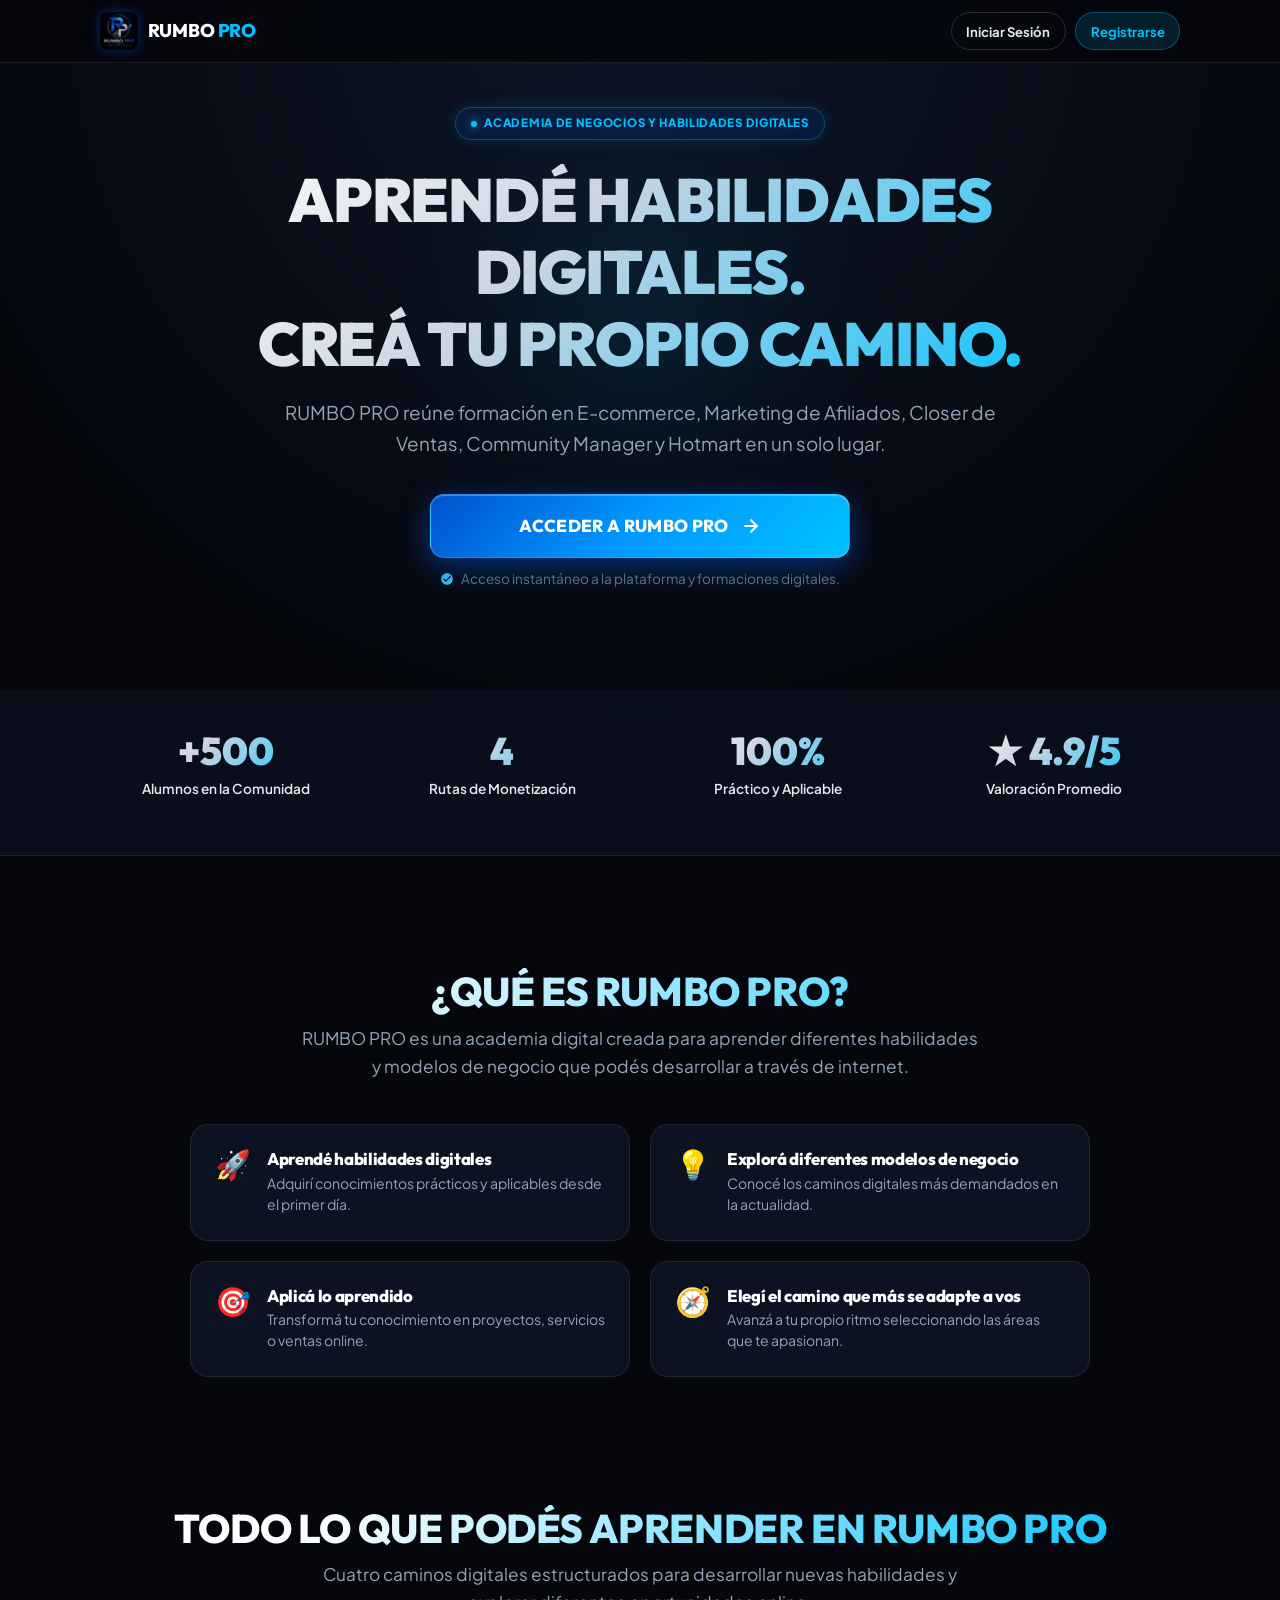
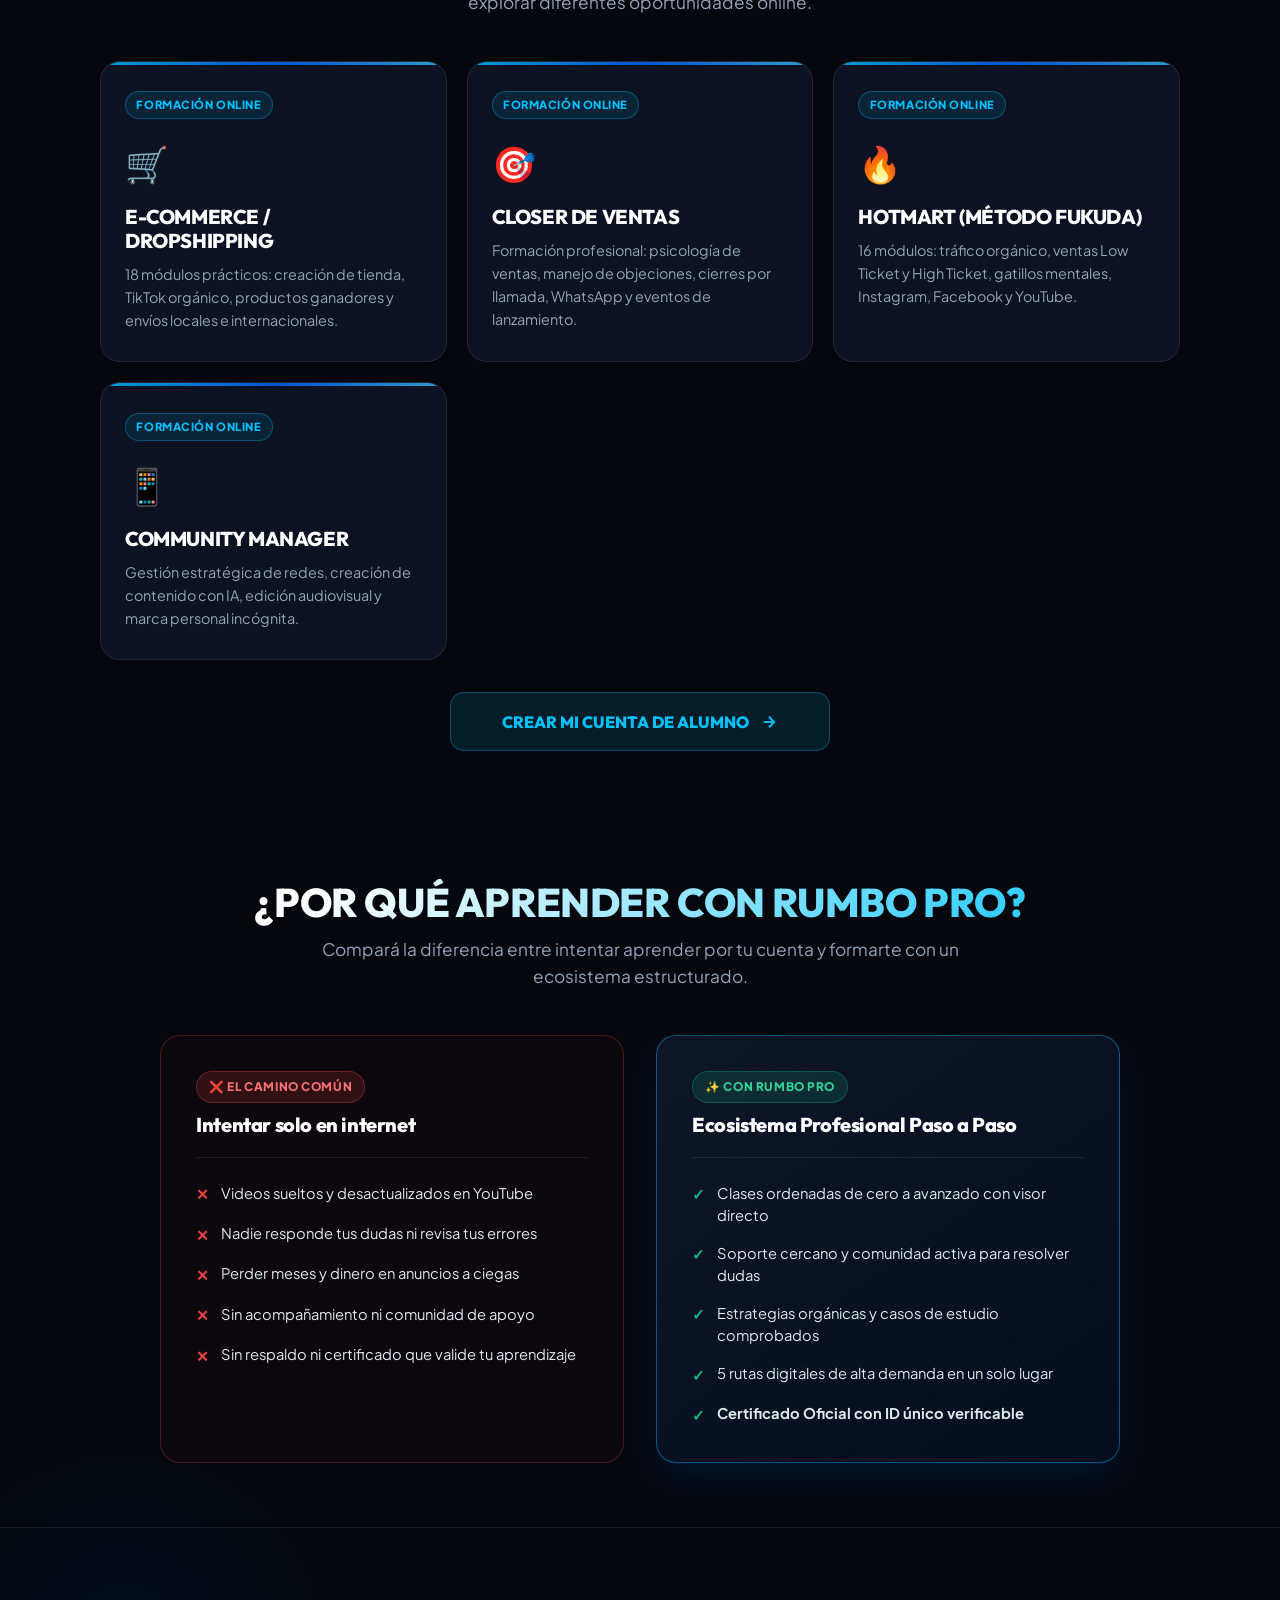
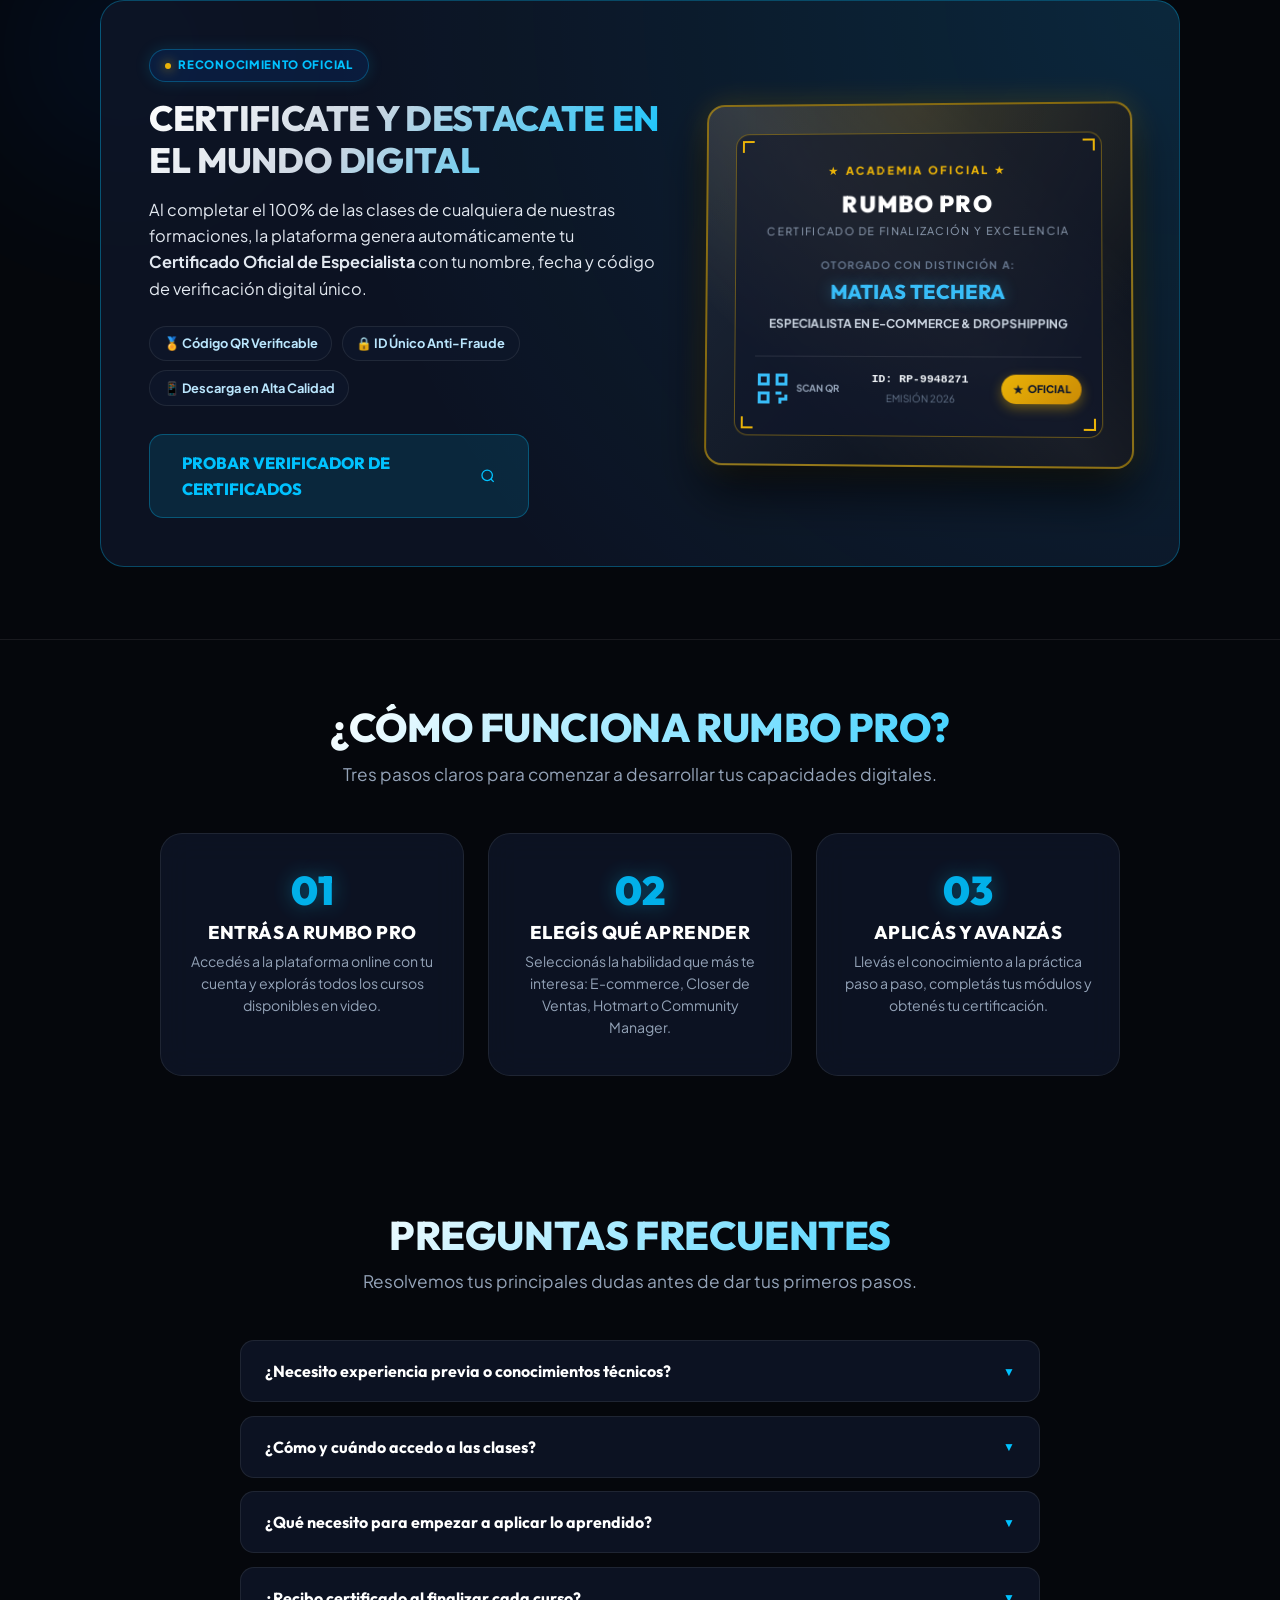
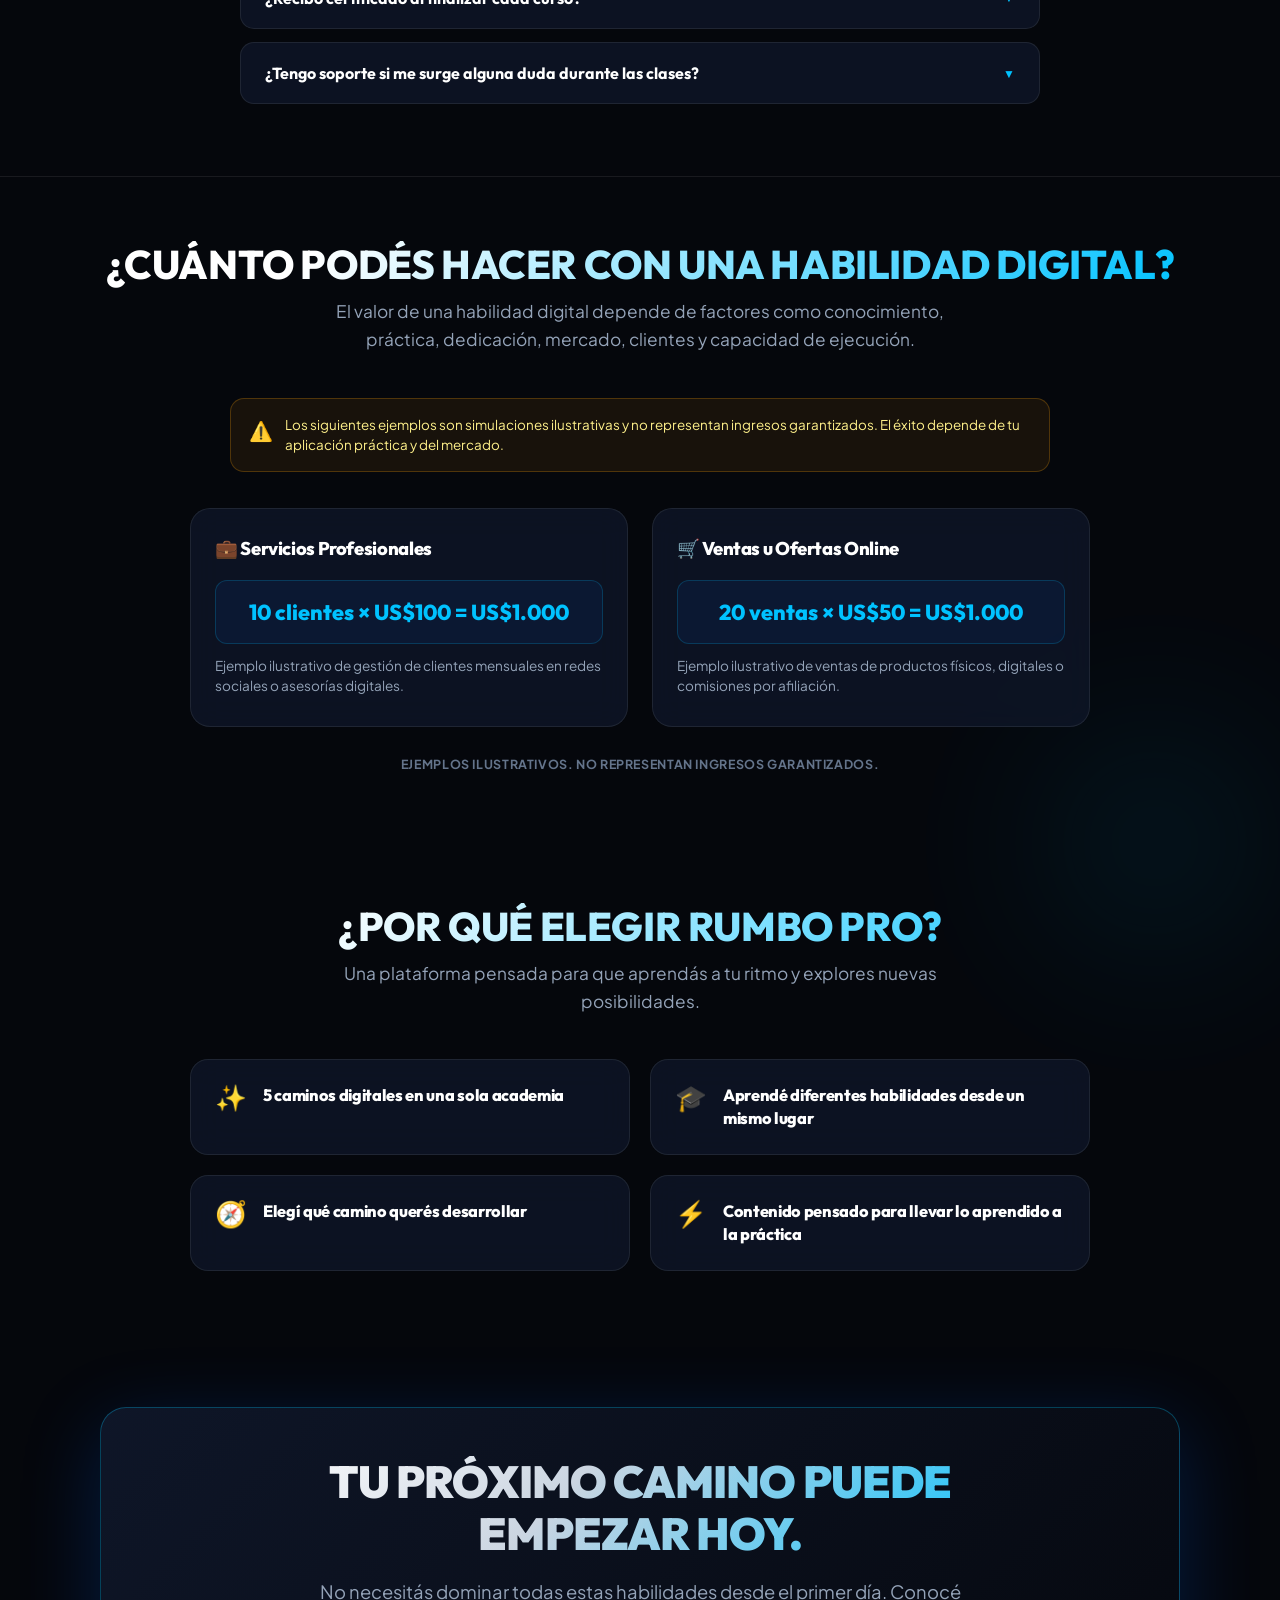
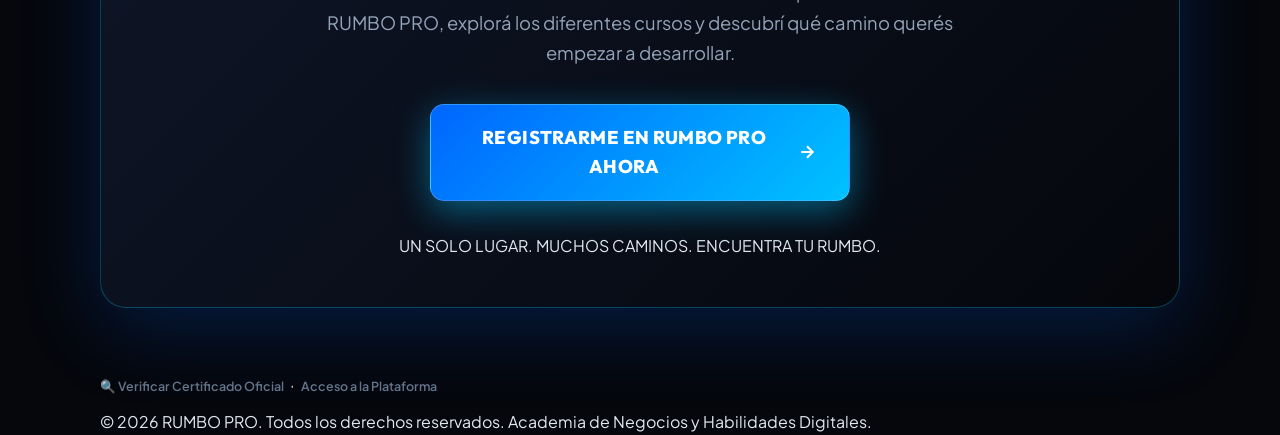
==== commit 181e59eb: "Update Rumbo Pro: 4 core courses, CM with single module, and Manual del Afiliado: index.html" ====
--- a/index.html
+++ b/index.html
@@ -156,37 +156,6 @@
   </section>
 
   <!-- ==========================================================================
-       SECCIÓN TEST / QUIZ INTERACTIVO: DESCUBRE TU NEGOCIO IDEAL
-       ========================================================================== -->
-  <section class="section-quiz" id="test-negocio">
-    <div class="container">
-      
-      <div class="section-header reveal-on-scroll">
-        <span class="badge-pill" style="background:rgba(0,194,255,0.15); color:#38bdf8; border:1px solid rgba(0,194,255,0.4); padding:0.35rem 1rem; border-radius:20px; font-weight:800; font-size:0.78rem; display:inline-block; margin-bottom:0.75rem;">
-          TEST VOCACIONAL DIGITAL — 7 PREGUNTAS
-        </span>
-        <h2 class="section-title gradient-text-blue">
-          ¿NO SABÉS POR DÓNDE EMPEZAR?
-        </h2>
-        <p class="section-subtitle">
-          Respondé estas 7 preguntas rápidas y descubrí con precisión qué modelo de negocio de Rumbo Pro encaja al 100% con tu personalidad, tiempo y objetivos.
-        </p>
-      </div>
-
-      <div class="quiz-container-card reveal-on-scroll" id="quiz-card-box">
-        <div class="quiz-progress-bar-bg">
-          <div class="quiz-progress-bar-fill" id="quiz-progress-bar"></div>
-        </div>
-
-        <div id="quiz-interactive-body">
-          <!-- Populated by JavaScript -->
-        </div>
-      </div>
-
-    </div>
-  </section>
-
-  <!-- ==========================================================================
        SECCIÓN 3 — CURSOS DE RUMBO PRO
        ========================================================================== -->
   <section class="section-cursos" id="cursos">
@@ -201,88 +170,52 @@
         </p>
       </div>
 
-      <!-- 5 Official Course Cards -->
+      <!-- 4 Official Course Cards -->
       <div class="courses-grid reveal-on-scroll">
         
         <!-- Course 1 -->
-        <a href="app-platform.html#/registro" class="course-card" style="text-decoration:none; color:inherit; display:flex; flex-direction:column; justify-content:space-between; cursor:pointer;">
-          <div>
-            <div class="course-glow-bar"></div>
-            <span class="course-badge">FORMACIÓN ONLINE</span>
-            <div class="course-icon">🛒</div>
-            <h3 class="course-title">E-COMMERCE / DROPSHIPPING</h3>
-            <p class="course-text">
-              18 módulos prácticos: creación de tienda, TikTok orgánico, productos ganadores y envíos locales e internacionales.
-            </p>
-          </div>
-          <div style="margin-top:1.25rem; font-size:0.88rem; color:var(--color-primary-light); font-weight:800; display:flex; align-items:center; gap:0.4rem;">
-            Acceder con Cuenta de Alumno <span>→</span>
-          </div>
-        </a>
-
-        <!-- Course 2 (Featured Marketing de Afiliados) -->
-        <a href="app-platform.html#/registro" class="course-card" style="text-decoration:none; color:inherit; display:flex; flex-direction:column; justify-content:space-between; cursor:pointer; border-color:rgba(250,204,21,0.4); box-shadow:0 0 30px rgba(250,204,21,0.08);">
-          <div>
-            <div class="course-glow-bar" style="background:linear-gradient(90deg, #eab308, #facc15);"></div>
-            <span class="course-badge" style="background:rgba(250,204,21,0.15); color:#facc15; border-color:rgba(250,204,21,0.35); font-weight:800;">💰 EXCLUSIVO ALUMNOS</span>
-            <div class="course-icon">💰</div>
-            <h3 class="course-title" style="color:#facc15;">MARKETING DE AFILIADOS</h3>
-            <p class="course-text">
-              Estrategias de contenido, monetización con enlaces de afiliados, prospección orgánica y comisiones del 90% ($87 USD/venta).
-            </p>
-          </div>
-          <div style="margin-top:1.25rem; font-size:0.88rem; color:#facc15; font-weight:800; display:flex; align-items:center; gap:0.4rem;">
-            Acceder al Curso de Afiliados <span>→</span>
-          </div>
-        </a>
+        <div class="course-card">
+          <div class="course-glow-bar"></div>
+          <span class="course-badge">FORMACIÓN ONLINE</span>
+          <div class="course-icon">🛒</div>
+          <h3 class="course-title">E-COMMERCE / DROPSHIPPING</h3>
+          <p class="course-text">
+            18 módulos prácticos: creación de tienda, TikTok orgánico, productos ganadores y envíos locales e internacionales.
+          </p>
+        </div>
+
+        <!-- Course 2 -->
+        <div class="course-card">
+          <div class="course-glow-bar"></div>
+          <span class="course-badge">FORMACIÓN ONLINE</span>
+          <div class="course-icon">🎯</div>
+          <h3 class="course-title">CLOSER DE VENTAS</h3>
+          <p class="course-text">
+            Formación profesional: psicología de ventas, manejo de objeciones, cierres por llamada, WhatsApp y eventos de lanzamiento.
+          </p>
+        </div>
 
         <!-- Course 3 -->
-        <a href="app-platform.html#/registro" class="course-card" style="text-decoration:none; color:inherit; display:flex; flex-direction:column; justify-content:space-between; cursor:pointer;">
-          <div>
-            <div class="course-glow-bar"></div>
-            <span class="course-badge">FORMACIÓN ONLINE</span>
-            <div class="course-icon">🎯</div>
-            <h3 class="course-title">CLOSER DE VENTAS</h3>
-            <p class="course-text">
-              Formación profesional: psicología de ventas, manejo de objeciones, cierres por llamada, WhatsApp y eventos de lanzamiento.
-            </p>
-          </div>
-          <div style="margin-top:1.25rem; font-size:0.88rem; color:var(--color-primary-light); font-weight:800; display:flex; align-items:center; gap:0.4rem;">
-            Acceder con Cuenta de Alumno <span>→</span>
-          </div>
-        </a>
+        <div class="course-card">
+          <div class="course-glow-bar"></div>
+          <span class="course-badge">FORMACIÓN ONLINE</span>
+          <div class="course-icon">🔥</div>
+          <h3 class="course-title">HOTMART (MÉTODO FUKUDA)</h3>
+          <p class="course-text">
+            16 módulos: tráfico orgánico, ventas Low Ticket y High Ticket, gatillos mentales, Instagram, Facebook y YouTube.
+          </p>
+        </div>
 
         <!-- Course 4 -->
-        <a href="app-platform.html#/registro" class="course-card" style="text-decoration:none; color:inherit; display:flex; flex-direction:column; justify-content:space-between; cursor:pointer;">
-          <div>
-            <div class="course-glow-bar"></div>
-            <span class="course-badge">FORMACIÓN ONLINE</span>
-            <div class="course-icon">🔥</div>
-            <h3 class="course-title">HOTMART (MÉTODO FUKUDA)</h3>
-            <p class="course-text">
-              16 módulos: tráfico orgánico, ventas Low Ticket y High Ticket, gatillos mentales, Instagram, Facebook y YouTube.
-            </p>
-          </div>
-          <div style="margin-top:1.25rem; font-size:0.88rem; color:var(--color-primary-light); font-weight:800; display:flex; align-items:center; gap:0.4rem;">
-            Acceder con Cuenta de Alumno <span>→</span>
-          </div>
-        </a>
-
-        <!-- Course 5 -->
-        <a href="app-platform.html#/registro" class="course-card" style="text-decoration:none; color:inherit; display:flex; flex-direction:column; justify-content:space-between; cursor:pointer;">
-          <div>
-            <div class="course-glow-bar"></div>
-            <span class="course-badge">FORMACIÓN ONLINE</span>
-            <div class="course-icon">📱</div>
-            <h3 class="course-title">COMMUNITY MANAGER</h3>
-            <p class="course-text">
-              Gestión estratégica de redes, creación de contenido con IA, edición audiovisual y marca personal incógnita.
-            </p>
-          </div>
-          <div style="margin-top:1.25rem; font-size:0.88rem; color:var(--color-primary-light); font-weight:800; display:flex; align-items:center; gap:0.4rem;">
-            Acceder con Cuenta de Alumno <span>→</span>
-          </div>
-        </a>
+        <div class="course-card">
+          <div class="course-glow-bar"></div>
+          <span class="course-badge">FORMACIÓN ONLINE</span>
+          <div class="course-icon">📱</div>
+          <h3 class="course-title">COMMUNITY MANAGER</h3>
+          <p class="course-text">
+            Gestión estratégica de redes, creación de contenido con IA, edición audiovisual y marca personal incógnita.
+          </p>
+        </div>
 
       </div>
 
@@ -342,73 +275,6 @@
             <li><span class="comp-icon green">✓</span> 5 rutas digitales de alta demanda en un solo lugar</li>
             <li><span class="comp-icon green">✓</span> <strong>Certificado Oficial con ID único verificable</strong></li>
           </ul>
-        </div>
-
-      </div>
-
-    </div>
-  </section>
-
-  <!-- ==========================================================================
-       SECCIÓN RETO 7 DÍAS — DE 0 A TUS PRIMEROS $100 USD
-       ========================================================================== -->
-  <section class="section-challenge" id="reto-7-dias">
-    <div class="container">
-      
-      <div class="section-header reveal-on-scroll">
-        <span class="badge-pill" style="background:rgba(250,204,21,0.15); color:#facc15; border:1px solid rgba(250,204,21,0.4); padding:0.35rem 1rem; border-radius:20px; font-weight:800; font-size:0.78rem; display:inline-block; margin-bottom:0.75rem;">
-          MÉTODO DE RESULTADOS RÁPIDOS
-        </span>
-        <h2 class="section-title gradient-text">
-          RETO 7 DÍAS: TUS PRIMEROS $100 USD
-        </h2>
-        <p class="section-subtitle">
-          Así es la ruta estructurada que sigue un alumno principiante desde el día 1 hasta generar sus primeras comisiones.
-        </p>
-      </div>
-
-      <div class="challenge-grid reveal-on-scroll">
-        
-        <div class="challenge-card">
-          <span class="challenge-day-badge">DÍA 1 — ELECCIÓN DE RUTA</span>
-          <h3 class="challenge-title">1. Definir tu Habilidad</h3>
-          <p class="challenge-text">Eliges si arrancarás con Hotmart Método Fukuda, Closer de Ventas, E-commerce o Community Manager.</p>
-        </div>
-
-        <div class="challenge-card">
-          <span class="challenge-day-badge">DÍA 2 — CONFIGURACIÓN</span>
-          <h3 class="challenge-title">2. Perfil Comercial</h3>
-          <p class="challenge-text">Creas tu cuenta de TikTok temática o perfil de WhatsApp Business con biografía magnética y llamado a la acción.</p>
-        </div>
-
-        <div class="challenge-card">
-          <span class="challenge-day-badge">DÍA 3 — PRIMEROS GUIONES</span>
-          <h3 class="challenge-title">3. Generador de Contenido</h3>
-          <p class="challenge-text">Usas el Generador de Ideas de Rumbo Pro para obtener 2 guiones virales listos para hablar a cámara o modo faceless.</p>
-        </div>
-
-        <div class="challenge-card">
-          <span class="challenge-day-badge">DÍA 4 — EDICIÓN RÁPIDA</span>
-          <h3 class="challenge-title">4. Subtítulos con IA</h3>
-          <p class="challenge-text">Editas en 10 minutos con CapCut y publicas en TikTok y Reels con hashtags estratégicos de alta retención.</p>
-        </div>
-
-        <div class="challenge-card">
-          <span class="challenge-day-badge">DÍA 5 — PRIMEROS PROSPECTOS</span>
-          <h3 class="challenge-title">5. Tráfico a WhatsApp</h3>
-          <p class="challenge-text">Llegan las primeras personas interesadas a tu WhatsApp. Aplicas el guion de bienvenida y diagnóstico.</p>
-        </div>
-
-        <div class="challenge-card">
-          <span class="challenge-day-badge">DÍA 6 — MANEJO DE OBJECIONES</span>
-          <h3 class="challenge-title">6. Simulador de Ventas</h3>
-          <p class="challenge-text">Usas el Simulador de Ventas de Rumbo Pro para responder notas de voz persuasivas y resolver dudas de precio.</p>
-        </div>
-
-        <div class="challenge-card" style="border-color:rgba(250,204,21,0.5); background:radial-gradient(circle at top right, rgba(250,204,21,0.08), transparent 70%), var(--bg-card);">
-          <span class="challenge-day-badge highlight-day">DÍA 7 — PRIMERAS GANANCIAS 🎉</span>
-          <h3 class="challenge-title" style="color:#fde047;">7. Cierre & Comisiones</h3>
-          <p class="challenge-text">Cierras tus primeras 2 a 3 ventas de afiliado o consigues tu primer cliente. ¡Tus primeros $100 USD en el bolsillo!</p>
         </div>
 
       </div>
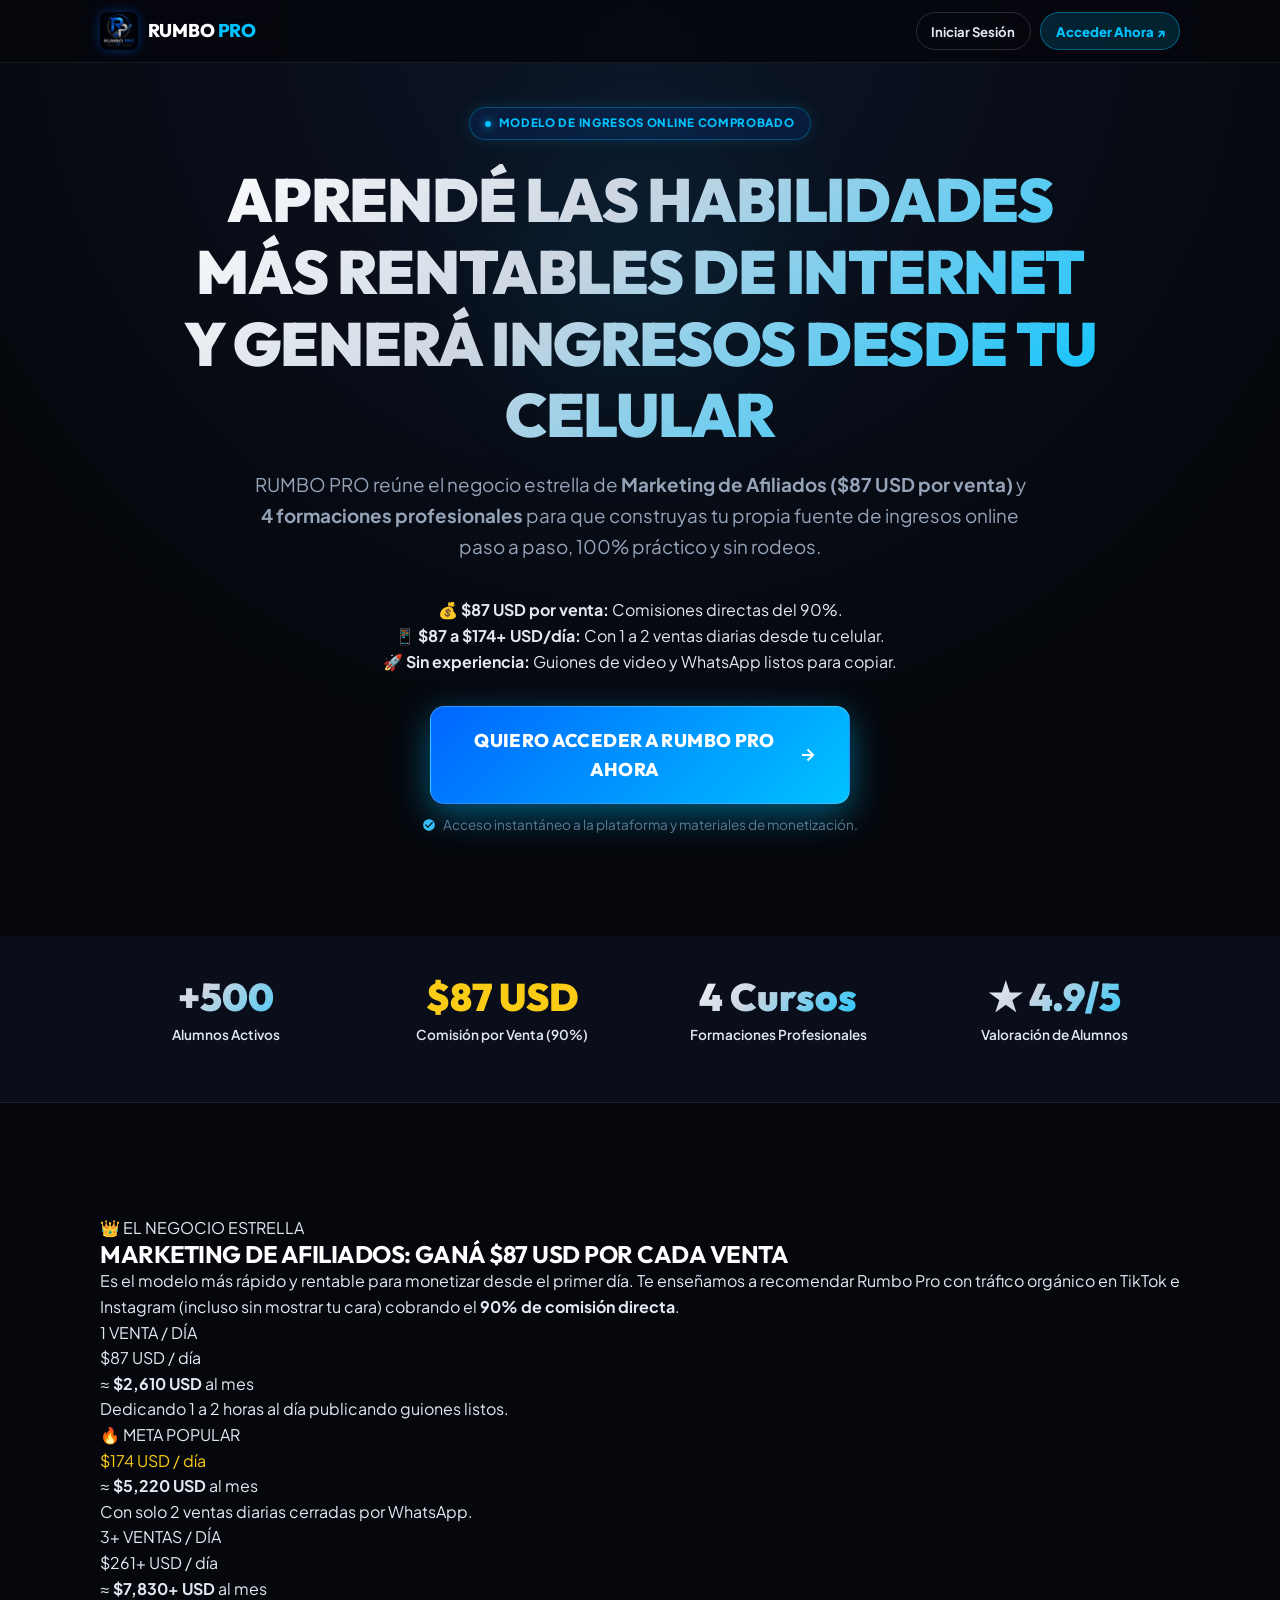
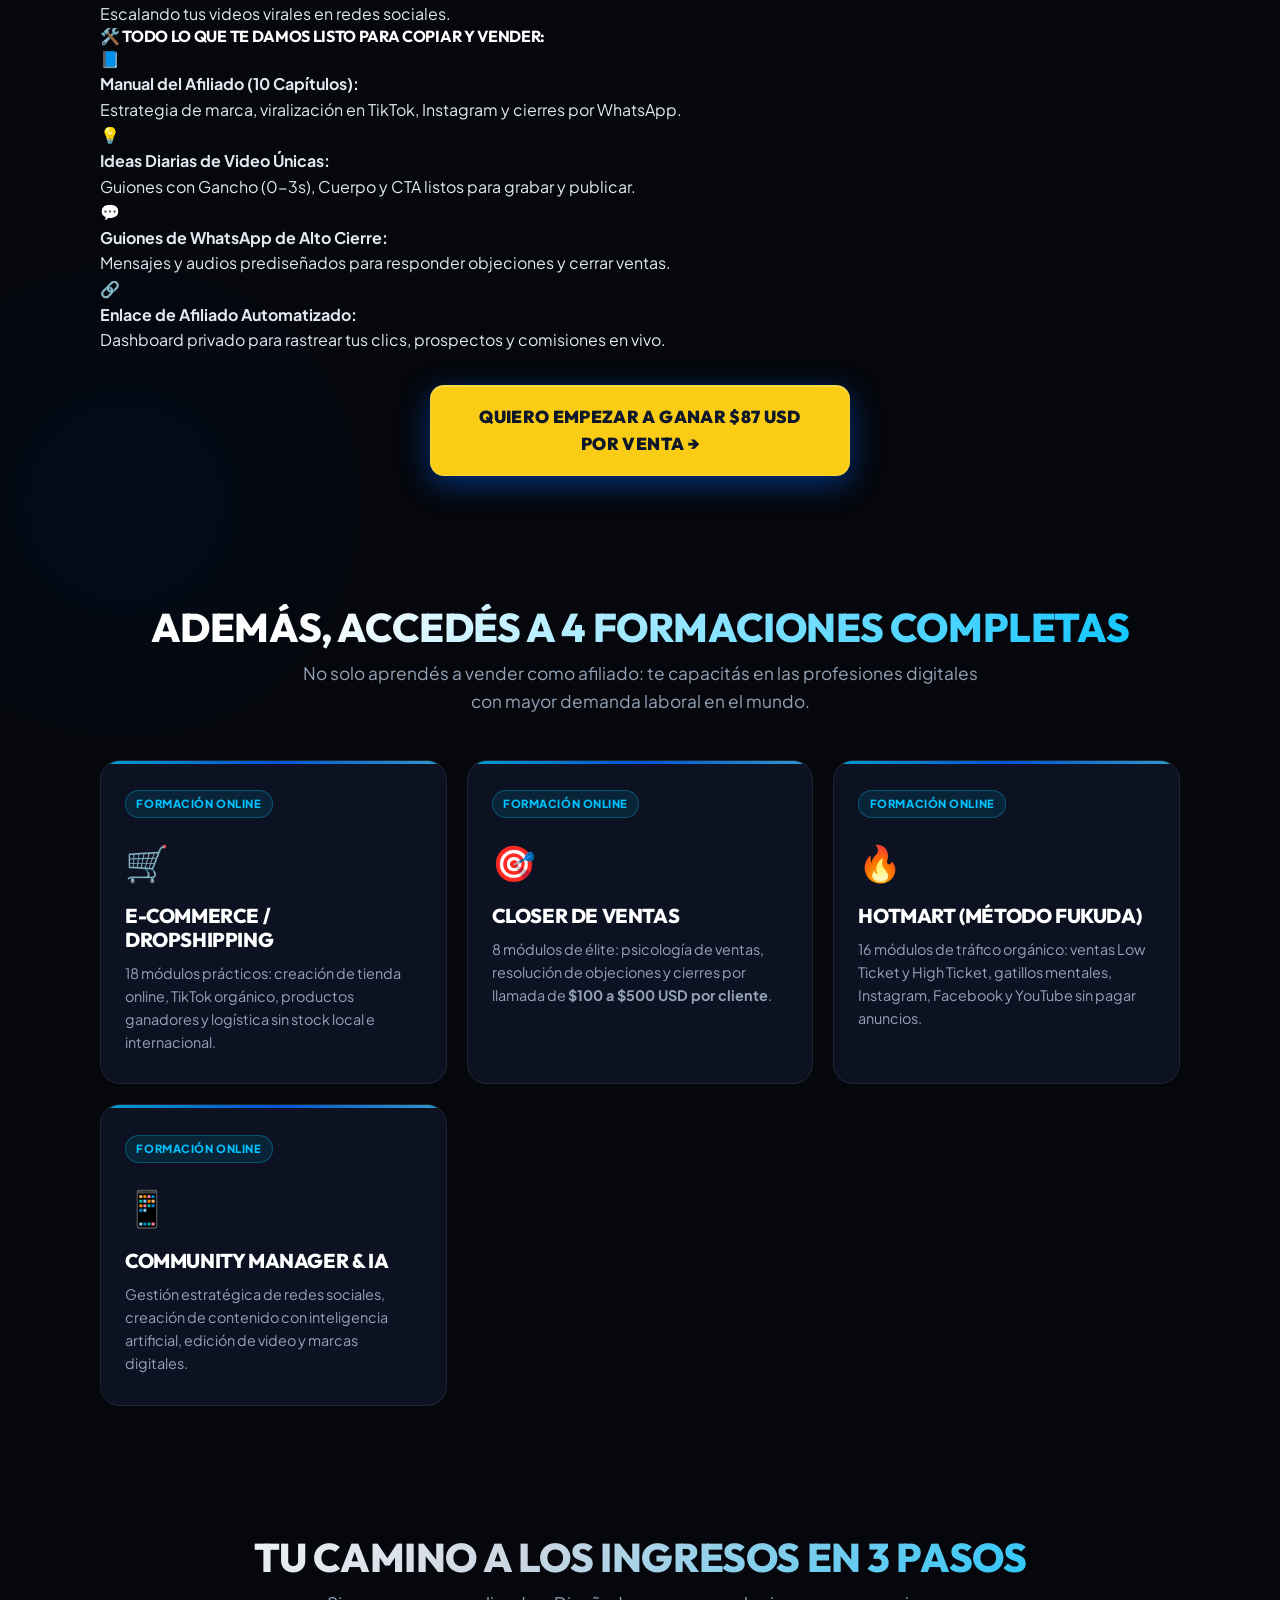
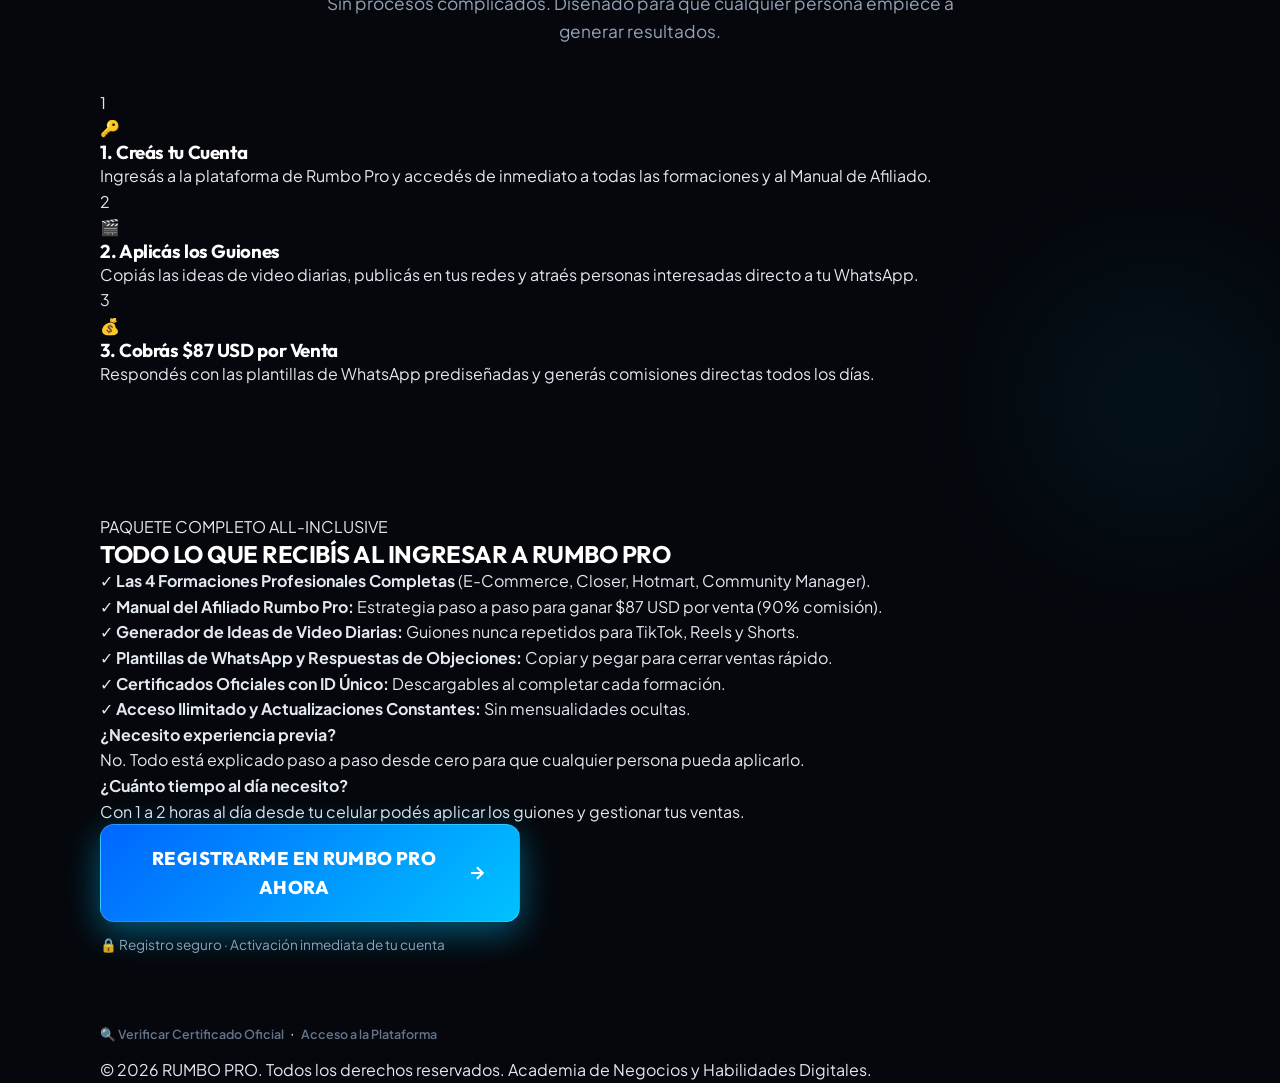
==== commit 1ffe3059: "Deploy high-conversion landing with /sale star affiliate business: index.html" ====
--- a/index.html
+++ b/index.html
@@ -4,17 +4,17 @@
   <meta charset="UTF-8">
   <meta name="viewport" content="width=device-width, initial-scale=1.0">
   <title>RUMBO PRO — Academia de Negocios y Habilidades Digitales</title>
-  <meta name="description" content="Aprendé habilidades digitales y creá tu propio camino. Formación en E-commerce, Marketing de Afiliados, Closer de Ventas, Community Manager y Hotmart en un solo lugar.">
+  <meta name="description" content="Aprendé habilidades digitales y generá ingresos online. Marketing de Afiliados al 90% ($87 USD por venta), E-Commerce, Closer de Ventas, Hotmart y Community Manager.">
   
   <!-- Favicon / Logo -->
   <link rel="icon" type="image/jpeg" href="assets/logo.jpg">
 
   <!-- Stylesheet with Cache Buster -->
-  <link rel="stylesheet" href="styles.css?v=2.0">
+  <link rel="stylesheet" href="styles.css?v=6.0">
 </head>
 <body>
 
-  <!-- Ambient Light Effects -->
+  <!-- Ambient Glow Effects -->
   <div class="ambient-glow ambient-glow-1"></div>
   <div class="ambient-glow ambient-glow-2"></div>
   <div class="ambient-glow ambient-glow-3"></div>
@@ -30,15 +30,15 @@
         <a href="app-platform.html#/login" class="header-wa-btn" id="header-login-btn" style="background:transparent; border-color:rgba(255,255,255,0.15); color:var(--text-silver);">
           Iniciar Sesión
         </a>
-        <a href="app-platform.html#/registro" class="header-wa-btn" id="header-register-btn" style="background:rgba(0,194,255,0.12); border-color:rgba(0,194,255,0.35); color:var(--color-primary-light);">
-          Registrarse
+        <a href="app-platform.html#/registro" class="header-wa-btn" id="header-register-btn" style="background:rgba(0,194,255,0.15); border-color:rgba(0,194,255,0.4); color:var(--color-primary-light); font-weight:800;">
+          Acceder Ahora ↗
         </a>
       </div>
     </div>
   </header>
 
   <!-- ==========================================================================
-       SECCIÓN 1 — HERO / PRIMERA PANTALLA
+       BLOQUE 1 — HERO DE IMPACTO DIRECTO (3 SEGUNDOS)
        ========================================================================== -->
   <section class="hero-section" id="hero">
     <div class="container">
@@ -46,28 +46,44 @@
       <!-- Label / Badge -->
       <div class="hero-badge">
         <span class="hero-badge-dot"></span>
-        ACADEMIA DE NEGOCIOS Y HABILIDADES DIGITALES
+        MODELO DE INGRESOS ONLINE COMPROBADO
       </div>
 
       <!-- Main Title -->
       <h1 class="hero-title gradient-text">
-        APRENDÉ HABILIDADES DIGITALES.<br>CREÁ TU PROPIO CAMINO.
+        APRENDÉ LAS HABILIDADES MÁS RENTABLES DE INTERNET Y GENERÁ INGRESOS DESDE TU CELULAR
       </h1>
 
       <!-- Subtitle -->
       <p class="hero-subtitle">
-        RUMBO PRO reúne formación en E-commerce, Marketing de Afiliados, Closer de Ventas, Community Manager y Hotmart en un solo lugar.
+        RUMBO PRO reúne el negocio estrella de <strong>Marketing de Afiliados ($87 USD por venta)</strong> y <strong>4 formaciones profesionales</strong> para que construyas tu propia fuente de ingresos online paso a paso, 100% práctico y sin rodeos.
       </p>
 
+      <!-- Key Bullet Points for Instant Scanning -->
+      <div class="hero-bullets-grid">
+        <div class="hero-bullet-item">
+          <span class="bullet-icon">💰</span>
+          <span><strong>$87 USD por venta:</strong> Comisiones directas del 90%.</span>
+        </div>
+        <div class="hero-bullet-item">
+          <span class="bullet-icon">📱</span>
+          <span><strong>$87 a $174+ USD/día:</strong> Con 1 a 2 ventas diarias desde tu celular.</span>
+        </div>
+        <div class="hero-bullet-item">
+          <span class="bullet-icon">🚀</span>
+          <span><strong>Sin experiencia:</strong> Guiones de video y WhatsApp listos para copiar.</span>
+        </div>
+      </div>
+
       <!-- Main CTA Button -->
-      <div class="hero-cta-group">
-        <a href="app-platform.html#/registro" class="btn-primary" id="hero-main-cta">
-          ACCEDER A RUMBO PRO
-          <svg width="20" height="20" viewBox="0 0 24 24" fill="none" stroke="currentColor" stroke-width="2.5" stroke-linecap="round" stroke-linejoin="round"><line x1="5" y1="12" x2="19" y2="12"></line><polyline points="12 5 19 12 12 19"></polyline></svg>
+      <div class="hero-cta-group" style="margin-top:2rem;">
+        <a href="app-platform.html#/registro" class="btn-primary btn-cta-large" id="hero-main-cta">
+          QUIERO ACCEDER A RUMBO PRO AHORA
+          <svg width="22" height="22" viewBox="0 0 24 24" fill="none" stroke="currentColor" stroke-width="2.5"><line x1="5" y1="12" x2="19" y2="12"></line><polyline points="12 5 19 12 12 19"></polyline></svg>
         </a>
         <span class="hero-cta-subtext">
           <svg width="14" height="14" viewBox="0 0 24 24" fill="currentColor" style="color: #38bdf8;"><path d="M12 2C6.48 2 2 6.48 2 12s4.48 10 10 10 10-4.48 10-10S17.52 2 12 2zm-2 15l-5-5 1.41-1.41L10 14.17l7.59-7.59L19 8l-9 9z"/></svg>
-          Acceso instantáneo a la plataforma y formaciones digitales.
+          Acceso instantáneo a la plataforma y materiales de monetización.
         </span>
       </div>
 
@@ -75,102 +91,131 @@
   </section>
 
   <!-- ==========================================================================
-       STATS & SOCIAL PROOF BAR
+       STATS BAR COMPACTA
        ========================================================================== -->
   <section class="stats-bar-section">
     <div class="container">
       <div class="stats-grid reveal-on-scroll">
         <div class="stat-item">
           <div class="stat-number gradient-text">+500</div>
-          <div class="stat-label">Alumnos en la Comunidad</div>
+          <div class="stat-label">Alumnos Activos</div>
         </div>
         <div class="stat-item">
-          <div class="stat-number gradient-text">4</div>
-          <div class="stat-label">Rutas de Monetización</div>
+          <div class="stat-number" style="color:#facc15;">$87 USD</div>
+          <div class="stat-label">Comisión por Venta (90%)</div>
         </div>
         <div class="stat-item">
-          <div class="stat-number gradient-text">100%</div>
-          <div class="stat-label">Práctico y Aplicable</div>
+          <div class="stat-number gradient-text">4 Cursos</div>
+          <div class="stat-label">Formaciones Profesionales</div>
         </div>
         <div class="stat-item">
           <div class="stat-number gradient-text">★ 4.9/5</div>
-          <div class="stat-label">Valoración Promedio</div>
-        </div>
-      </div>
-    </div>
-  </section>
-
-  <!-- ==========================================================================
-       SECCIÓN 2 — ¿QUÉ ES RUMBO PRO?
-       ========================================================================== -->
-  <section class="section-que-es" id="que-es">
+          <div class="stat-label">Valoración de Alumnos</div>
+        </div>
+      </div>
+    </div>
+  </section>
+
+  <!-- ==========================================================================
+       BLOQUE 2 — EL NEGOCIO ESTRELLA: MARKETING DE AFILIADOS RUMBO PRO
+       ========================================================================== -->
+  <section class="section-star-business" id="afiliados-estrella">
+    <div class="container">
+      
+      <div class="star-business-card reveal-on-scroll">
+        <div class="star-header">
+          <span class="star-badge">👑 EL NEGOCIO ESTRELLA</span>
+          <h2 class="star-title">MARKETING DE AFILIADOS: GANÁ $87 USD POR CADA VENTA</h2>
+          <p class="star-desc">
+            Es el modelo más rápido y rentable para monetizar desde el primer día. Te enseñamos a recomendar Rumbo Pro con tráfico orgánico en TikTok e Instagram (incluso sin mostrar tu cara) cobrando el <strong>90% de comisión directa</strong>.
+          </p>
+        </div>
+
+        <!-- Math Projections Grid -->
+        <div class="earnings-math-grid">
+          <div class="math-card">
+            <span class="math-tag">1 VENTA / DÍA</span>
+            <div class="math-amount">$87 USD <span>/ día</span></div>
+            <div class="math-month">≈ <strong>$2,610 USD</strong> al mes</div>
+            <p class="math-note">Dedicando 1 a 2 horas al día publicando guiones listos.</p>
+          </div>
+
+          <div class="math-card highlight-math">
+            <span class="math-tag math-tag-popular">🔥 META POPULAR</span>
+            <div class="math-amount" style="color:#facc15;">$174 USD <span>/ día</span></div>
+            <div class="math-month">≈ <strong>$5,220 USD</strong> al mes</div>
+            <p class="math-note">Con solo 2 ventas diarias cerradas por WhatsApp.</p>
+          </div>
+
+          <div class="math-card">
+            <span class="math-tag">3+ VENTAS / DÍA</span>
+            <div class="math-amount">$261+ USD <span>/ día</span></div>
+            <div class="math-month">≈ <strong>$7,830+ USD</strong> al mes</div>
+            <p class="math-note">Escalando tus videos virales en redes sociales.</p>
+          </div>
+        </div>
+
+        <!-- What we give you to win -->
+        <div class="star-perks-box">
+          <h4 class="star-perks-title">🛠️ TODO LO QUE TE DAMOS LISTO PARA COPIAR Y VENDER:</h4>
+          <div class="star-perks-grid">
+            <div class="perk-item">
+              <span class="perk-icon">📘</span>
+              <div>
+                <strong>Manual del Afiliado (10 Capítulos):</strong>
+                <p>Estrategia de marca, viralización en TikTok, Instagram y cierres por WhatsApp.</p>
+              </div>
+            </div>
+            <div class="perk-item">
+              <span class="perk-icon">💡</span>
+              <div>
+                <strong>Ideas Diarias de Video Únicas:</strong>
+                <p>Guiones con Gancho (0-3s), Cuerpo y CTA listos para grabar y publicar.</p>
+              </div>
+            </div>
+            <div class="perk-item">
+              <span class="perk-icon">💬</span>
+              <div>
+                <strong>Guiones de WhatsApp de Alto Cierre:</strong>
+                <p>Mensajes y audios prediseñados para responder objeciones y cerrar ventas.</p>
+              </div>
+            </div>
+            <div class="perk-item">
+              <span class="perk-icon">🔗</span>
+              <div>
+                <strong>Enlace de Afiliado Automatizado:</strong>
+                <p>Dashboard privado para rastrear tus clics, prospectos y comisiones en vivo.</p>
+              </div>
+            </div>
+          </div>
+        </div>
+
+        <div style="text-align:center; margin-top:2rem;">
+          <a href="app-platform.html#/registro" class="btn-primary" style="background:#facc15; color:#0f172a; font-weight:900;">
+            QUIERO EMPEZAR A GANAR $87 USD POR VENTA →
+          </a>
+        </div>
+
+      </div>
+
+    </div>
+  </section>
+
+  <!-- ==========================================================================
+       BLOQUE 3 — 4 FORMACIONES PROFESIONALES INCLUIDAS
+       ========================================================================== -->
+  <section class="section-cursos" id="cursos">
     <div class="container">
       
       <div class="section-header reveal-on-scroll">
         <h2 class="section-title gradient-text-blue">
-          ¿QUÉ ES RUMBO PRO?
+          ADEMÁS, ACCEDÉS A 4 FORMACIONES COMPLETAS
         </h2>
         <p class="section-subtitle">
-          RUMBO PRO es una academia digital creada para aprender diferentes habilidades y modelos de negocio que podés desarrollar a través de internet.
+          No solo aprendés a vender como afiliado: te capacitás en las profesiones digitales con mayor demanda laboral en el mundo.
         </p>
       </div>
 
-      <!-- 4 Visual Benefit Cards -->
-      <div class="benefits-grid reveal-on-scroll">
-        
-        <div class="benefit-card">
-          <div class="benefit-icon">🚀</div>
-          <div>
-            <h3 class="benefit-title">Aprendé habilidades digitales</h3>
-            <p class="benefit-text">Adquirí conocimientos prácticos y aplicables desde el primer día.</p>
-          </div>
-        </div>
-
-        <div class="benefit-card">
-          <div class="benefit-icon">💡</div>
-          <div>
-            <h3 class="benefit-title">Explorá diferentes modelos de negocio</h3>
-            <p class="benefit-text">Conocé los caminos digitales más demandados en la actualidad.</p>
-          </div>
-        </div>
-
-        <div class="benefit-card">
-          <div class="benefit-icon">🎯</div>
-          <div>
-            <h3 class="benefit-title">Aplicá lo aprendido</h3>
-            <p class="benefit-text">Transformá tu conocimiento en proyectos, servicios o ventas online.</p>
-          </div>
-        </div>
-
-        <div class="benefit-card">
-          <div class="benefit-icon">🧭</div>
-          <div>
-            <h3 class="benefit-title">Elegí el camino que más se adapte a vos</h3>
-            <p class="benefit-text">Avanzá a tu propio ritmo seleccionando las áreas que te apasionan.</p>
-          </div>
-        </div>
-
-      </div>
-
-    </div>
-  </section>
-
-  <!-- ==========================================================================
-       SECCIÓN 3 — CURSOS DE RUMBO PRO
-       ========================================================================== -->
-  <section class="section-cursos" id="cursos">
-    <div class="container">
-      
-      <div class="section-header reveal-on-scroll">
-        <h2 class="section-title gradient-text-blue">
-          TODO LO QUE PODÉS APRENDER EN RUMBO PRO
-        </h2>
-        <p class="section-subtitle">
-          Cuatro caminos digitales estructurados para desarrollar nuevas habilidades y explorar diferentes oportunidades online.
-        </p>
-      </div>
-
-      <!-- 4 Official Course Cards -->
       <div class="courses-grid reveal-on-scroll">
         
         <!-- Course 1 -->
@@ -180,7 +225,7 @@
           <div class="course-icon">🛒</div>
           <h3 class="course-title">E-COMMERCE / DROPSHIPPING</h3>
           <p class="course-text">
-            18 módulos prácticos: creación de tienda, TikTok orgánico, productos ganadores y envíos locales e internacionales.
+            18 módulos prácticos: creación de tienda online, TikTok orgánico, productos ganadores y logística sin stock local e internacional.
           </p>
         </div>
 
@@ -191,7 +236,7 @@
           <div class="course-icon">🎯</div>
           <h3 class="course-title">CLOSER DE VENTAS</h3>
           <p class="course-text">
-            Formación profesional: psicología de ventas, manejo de objeciones, cierres por llamada, WhatsApp y eventos de lanzamiento.
+            8 módulos de élite: psicología de ventas, resolución de objeciones y cierres por llamada de <strong>$100 a $500 USD por cliente</strong>.
           </p>
         </div>
 
@@ -202,7 +247,7 @@
           <div class="course-icon">🔥</div>
           <h3 class="course-title">HOTMART (MÉTODO FUKUDA)</h3>
           <p class="course-text">
-            16 módulos: tráfico orgánico, ventas Low Ticket y High Ticket, gatillos mentales, Instagram, Facebook y YouTube.
+            16 módulos de tráfico orgánico: ventas Low Ticket y High Ticket, gatillos mentales, Instagram, Facebook y YouTube sin pagar anuncios.
           </p>
         </div>
 
@@ -211,386 +256,117 @@
           <div class="course-glow-bar"></div>
           <span class="course-badge">FORMACIÓN ONLINE</span>
           <div class="course-icon">📱</div>
-          <h3 class="course-title">COMMUNITY MANAGER</h3>
+          <h3 class="course-title">COMMUNITY MANAGER & IA</h3>
           <p class="course-text">
-            Gestión estratégica de redes, creación de contenido con IA, edición audiovisual y marca personal incógnita.
-          </p>
-        </div>
-
-      </div>
-
-      <!-- Section CTA -->
-      <div style="text-align: center; margin-top: 2rem;" class="reveal-on-scroll">
-        <a href="app-platform.html#/registro" class="btn-secondary">
-          CREAR MI CUENTA DE ALUMNO
-          <svg width="18" height="18" viewBox="0 0 24 24" fill="none" stroke="currentColor" stroke-width="2.5"><line x1="5" y1="12" x2="19" y2="12"></line><polyline points="12 5 19 12 12 19"></polyline></svg>
-        </a>
-      </div>
-
-    </div>
-  </section>
-
-  <!-- ==========================================================================
-       SECCIÓN COMPARATIVA — EL CAMINO COMÚN VS RUMBO PRO
-       ========================================================================== -->
-  <section class="section-comparison" id="comparativa">
+            Gestión estratégica de redes sociales, creación de contenido con inteligencia artificial, edición de video y marcas digitales.
+          </p>
+        </div>
+
+      </div>
+
+    </div>
+  </section>
+
+  <!-- ==========================================================================
+       BLOQUE 4 — EL MÉTODO EN 3 PASOS SIMPLES
+       ========================================================================== -->
+  <section class="section-method" id="metodo">
     <div class="container">
       
       <div class="section-header reveal-on-scroll">
-        <h2 class="section-title gradient-text-blue">
-          ¿POR QUÉ APRENDER CON RUMBO PRO?
+        <h2 class="section-title gradient-text">
+          TU CAMINO A LOS INGRESOS EN 3 PASOS
         </h2>
         <p class="section-subtitle">
-          Compará la diferencia entre intentar aprender por tu cuenta y formarte con un ecosistema estructurado.
+          Sin procesos complicados. Diseñado para que cualquier persona empiece a generar resultados.
         </p>
       </div>
 
-      <div class="comparison-grid reveal-on-scroll">
-        
-        <!-- Bad Way -->
-        <div class="comparison-card card-traditional">
-          <div class="comp-header">
-            <span class="comp-badge comp-badge-red">❌ EL CAMINO COMÚN</span>
-            <h3 class="comp-title">Intentar solo en internet</h3>
-          </div>
-          <ul class="comp-list">
-            <li><span class="comp-icon red">✕</span> Videos sueltos y desactualizados en YouTube</li>
-            <li><span class="comp-icon red">✕</span> Nadie responde tus dudas ni revisa tus errores</li>
-            <li><span class="comp-icon red">✕</span> Perder meses y dinero en anuncios a ciegas</li>
-            <li><span class="comp-icon red">✕</span> Sin acompañamiento ni comunidad de apoyo</li>
-            <li><span class="comp-icon red">✕</span> Sin respaldo ni certificado que valide tu aprendizaje</li>
-          </ul>
-        </div>
-
-        <!-- Good Way -->
-        <div class="comparison-card card-rumbo">
-          <div class="comp-header">
-            <span class="comp-badge comp-badge-green">✨ CON RUMBO PRO</span>
-            <h3 class="comp-title">Ecosistema Profesional Paso a Paso</h3>
-          </div>
-          <ul class="comp-list">
-            <li><span class="comp-icon green">✓</span> Clases ordenadas de cero a avanzado con visor directo</li>
-            <li><span class="comp-icon green">✓</span> Soporte cercano y comunidad activa para resolver dudas</li>
-            <li><span class="comp-icon green">✓</span> Estrategias orgánicas y casos de estudio comprobados</li>
-            <li><span class="comp-icon green">✓</span> 5 rutas digitales de alta demanda en un solo lugar</li>
-            <li><span class="comp-icon green">✓</span> <strong>Certificado Oficial con ID único verificable</strong></li>
-          </ul>
-        </div>
-
-      </div>
-
-    </div>
-  </section>
-
-  <!-- ==========================================================================
-       SECCIÓN CERTIFICADO OFICIAL
-       ========================================================================== -->
-  <section class="section-cert-showcase" id="certificados">
+      <div class="method-steps-grid reveal-on-scroll">
+        <div class="method-step-card">
+          <div class="m-step-num">1</div>
+          <div class="m-step-icon">🔑</div>
+          <h3 class="m-step-title">1. Creás tu Cuenta</h3>
+          <p class="m-step-desc">Ingresás a la plataforma de Rumbo Pro y accedés de inmediato a todas las formaciones y al Manual de Afiliado.</p>
+        </div>
+
+        <div class="method-step-card">
+          <div class="m-step-num">2</div>
+          <div class="m-step-icon">🎬</div>
+          <h3 class="m-step-title">2. Aplicás los Guiones</h3>
+          <p class="m-step-desc">Copiás las ideas de video diarias, publicás en tus redes y atraés personas interesadas directo a tu WhatsApp.</p>
+        </div>
+
+        <div class="method-step-card highlight-step">
+          <div class="m-step-num">3</div>
+          <div class="m-step-icon">💰</div>
+          <h3 class="m-step-title">3. Cobrás $87 USD por Venta</h3>
+          <p class="m-step-desc">Respondés con las plantillas de WhatsApp prediseñadas y generás comisiones directas todos los días.</p>
+        </div>
+      </div>
+
+    </div>
+  </section>
+
+  <!-- ==========================================================================
+       BLOQUE 5 — TODO LO QUE INCLUYE TU ACCESO (OFERTA TOTAL)
+       ========================================================================== -->
+  <section class="section-all-included" id="incluye">
     <div class="container">
       
-      <div class="cert-showcase-box reveal-on-scroll">
-        <div class="cert-showcase-content">
-          <span class="hero-badge" style="margin-bottom:1rem; display:inline-flex;">
-            <span class="hero-badge-dot" style="background:#eab308; box-shadow:0 0 12px #eab308;"></span>
-            RECONOCIMIENTO OFICIAL
-          </span>
-          <h2 class="section-title gradient-text" style="font-size: clamp(1.6rem, 3.5vw, 2.2rem); margin-bottom:1rem; text-align:left;">
-            CERTIFICATE Y DESTACATE EN EL MUNDO DIGITAL
-          </h2>
-          <p style="color:var(--text-silver); font-size:1.02rem; line-height:1.6; margin-bottom:1.5rem;">
-            Al completar el 100% de las clases de cualquiera de nuestras formaciones, la plataforma genera automáticamente tu <strong>Certificado Oficial de Especialista</strong> con tu nombre, fecha y código de verificación digital único.
-          </p>
-          <div class="cert-badges-row">
-            <span class="cert-feature-pill">🏅 Código QR Verificable</span>
-            <span class="cert-feature-pill">🔒 ID Único Anti-Fraude</span>
-            <span class="cert-feature-pill">📱 Descarga en Alta Calidad</span>
-          </div>
-          <div style="margin-top:1.75rem;">
-            <a href="app-platform.html#/verificar" class="btn-secondary" style="display:inline-flex;">
-              PROBAR VERIFICADOR DE CERTIFICADOS
-              <svg width="18" height="18" viewBox="0 0 24 24" fill="none" stroke="currentColor" stroke-width="2"><circle cx="11" cy="11" r="8"></circle><line x1="21" y1="21" x2="16.65" y2="16.65"></line></svg>
-            </a>
-          </div>
-        </div>
-
-        <div class="cert-preview-card">
-          <div class="cert-hologram-shimmer"></div>
-          <div class="cert-preview-inner">
-            <div class="cert-corner-decor tl"></div>
-            <div class="cert-corner-decor tr"></div>
-            <div class="cert-corner-decor bl"></div>
-            <div class="cert-corner-decor br"></div>
-            
-            <div class="cert-preview-badge">★ ACADEMIA OFICIAL ★</div>
-            <div class="cert-preview-title">RUMBO PRO</div>
-            <div class="cert-preview-sub">CERTIFICADO DE FINALIZACIÓN Y EXCELENCIA</div>
-            
-            <div class="cert-recipient-label">OTORGADO CON DISTINCIÓN A:</div>
-            <div class="cert-preview-name">MATIAS TECHERA</div>
-            
-            <div class="cert-preview-course">ESPECIALISTA EN E-COMMERCE & DROPSHIPPING</div>
-            
-            <div class="cert-preview-footer">
-              <div class="cert-qr-mini">
-                <svg width="36" height="36" viewBox="0 0 24 24" fill="#38bdf8"><path d="M2 2h8v8H2V2zm2 2v4h4V4H4zm10-2h8v8h-8V2zm2 2v4h4V4h-4zM2 14h8v8H2v-8zm2 2v4h4v-4H4zm14 2h2v2h-2v-2zm-4-4h4v2h-4v-2zm2 4h2v4h-2v-4zm4-2h2v4h-2v-4z"/></svg>
-                <span>SCAN QR</span>
-              </div>
-              <div class="cert-preview-id-block">
-                <span class="cert-preview-code">ID: RP-9948271</span>
-                <span class="cert-preview-date">EMISIÓN 2026</span>
-              </div>
-              <div class="cert-gold-ribbon">
-                <span class="ribbon-star">★</span>
-                <span>OFICIAL</span>
-              </div>
-            </div>
-          </div>
-        </div>
-      </div>
-
-    </div>
-  </section>
-
-  <!-- ==========================================================================
-       SECCIÓN 4 — ¿CÓMO FUNCIONA? (3 Pasos)
-       ========================================================================== -->
-  <section class="section-como-funciona" id="como-funciona">
-    <div class="container">
-      
-      <div class="section-header reveal-on-scroll">
-        <h2 class="section-title gradient-text-blue">
-          ¿CÓMO FUNCIONA RUMBO PRO?
-        </h2>
-        <p class="section-subtitle">
-          Tres pasos claros para comenzar a desarrollar tus capacidades digitales.
-        </p>
-      </div>
-
-      <div class="steps-grid reveal-on-scroll">
-        
-        <!-- Step 01 -->
-        <div class="step-card">
-          <div class="step-number">01</div>
-          <h3 class="step-title">ENTRÁS A RUMBO PRO</h3>
-          <p class="step-text">
-            Accedés a la plataforma online con tu cuenta y explorás todos los cursos disponibles en video.
-          </p>
-        </div>
-
-        <!-- Step 02 -->
-        <div class="step-card">
-          <div class="step-number">02</div>
-          <h3 class="step-title">ELEGÍS QUÉ APRENDER</h3>
-          <p class="step-text">
-            Seleccionás la habilidad que más te interesa: E-commerce, Closer de Ventas, Hotmart o Community Manager.
-          </p>
-        </div>
-
-        <!-- Step 03 -->
-        <div class="step-card">
-          <div class="step-number">03</div>
-          <h3 class="step-title">APLICÁS Y AVANZÁS</h3>
-          <p class="step-text">
-            Llevás el conocimiento a la práctica paso a paso, completás tus módulos y obtenés tu certificación.
-          </p>
-        </div>
-
-      </div>
-
-    </div>
-  </section>
-
-  <!-- ==========================================================================
-       SECCIÓN FAQ — PREGUNTAS FRECUENTES
-       ========================================================================== -->
-  <section class="section-faq" id="faq">
-    <div class="container">
-      
-      <div class="section-header reveal-on-scroll">
-        <h2 class="section-title gradient-text-blue">
-          PREGUNTAS FRECUENTES
-        </h2>
-        <p class="section-subtitle">
-          Resolvemos tus principales dudas antes de dar tus primeros pasos.
-        </p>
-      </div>
-
-      <div class="faq-container reveal-on-scroll">
-        
-        <div class="faq-item">
-          <button class="faq-question" aria-expanded="false">
-            <span>¿Necesito experiencia previa o conocimientos técnicos?</span>
-            <span class="faq-arrow">▼</span>
-          </button>
-          <div class="faq-answer">
-            <p>No, para nada. Todas las formaciones de RUMBO PRO están explicadas desde cero, paso a paso y con pantalla compartida para que cualquier persona pueda aprender sin importar su punto de partida.</p>
-          </div>
-        </div>
-
-        <div class="faq-item">
-          <button class="faq-question" aria-expanded="false">
-            <span>¿Cómo y cuándo accedo a las clases?</span>
-            <span class="faq-arrow">▼</span>
-          </button>
-          <div class="faq-answer">
-            <p>El acceso es 100% online e inmediato. Podés ver las clases desde tu computadora, tablet o teléfono móvil en tus propios horarios y a tu propio ritmo.</p>
-          </div>
-        </div>
-
-        <div class="faq-item">
-          <button class="faq-question" aria-expanded="false">
-            <span>¿Qué necesito para empezar a aplicar lo aprendido?</span>
-            <span class="faq-arrow">▼</span>
-          </button>
-          <div class="faq-answer">
-            <p>Solo necesitás conexión a internet y un celular o computadora. Los cursos te enseñan a trabajar con herramientas gratuitas y estrategias orgánicas que no requieren grandes presupuestos iniciales.</p>
-          </div>
-        </div>
-
-        <div class="faq-item">
-          <button class="faq-question" aria-expanded="false">
-            <span>¿Recibo certificado al finalizar cada curso?</span>
-            <span class="faq-arrow">▼</span>
-          </button>
-          <div class="faq-answer">
-            <p>¡Sí! Al completar el 100% de las clases de cada formación, la plataforma emite automáticamente tu Certificado Oficial con código único de validación digital.</p>
-          </div>
-        </div>
-
-        <div class="faq-item">
-          <button class="faq-question" aria-expanded="false">
-            <span>¿Tengo soporte si me surge alguna duda durante las clases?</span>
-            <span class="faq-arrow">▼</span>
-          </button>
-          <div class="faq-answer">
-            <p>Por supuesto. Contamos con atención directa por WhatsApp y comunidad para acompañarte y resolver cualquier consulta que tengas en tu proceso.</p>
-          </div>
-        </div>
-
-      </div>
-
-    </div>
-  </section>
-
-  <!-- ==========================================================================
-       SECCIÓN 5 — POTENCIAL DE LAS HABILIDADES
-       ========================================================================== -->
-  <section class="section-potencial" id="potencial">
-    <div class="container">
-      
-      <div class="section-header reveal-on-scroll">
-        <h2 class="section-title gradient-text-blue">
-          ¿CUÁNTO PODÉS HACER CON UNA HABILIDAD DIGITAL?
-        </h2>
-        <p class="section-subtitle">
-          El valor de una habilidad digital depende de factores como conocimiento, práctica, dedicación, mercado, clientes y capacidad de ejecución.
-        </p>
-      </div>
-
-      <!-- Legal Disclaimer Notice -->
-      <div class="disclaimer-box reveal-on-scroll">
-        <span class="disclaimer-icon">⚠️</span>
-        <div>
-          Los siguientes ejemplos son simulaciones ilustrativas y no representan ingresos garantizados. El éxito depende de tu aplicación práctica y del mercado.
-        </div>
-      </div>
-
-      <div class="potential-grid reveal-on-scroll">
-        
-        <!-- Example 1 -->
-        <div class="potential-card">
-          <h3 class="potential-card-title">💼 Servicios Profesionales</h3>
-          <div class="potential-formula">10 clientes × US$100 = US$1.000</div>
-          <p class="potential-desc">
-            Ejemplo ilustrativo de gestión de clientes mensuales en redes sociales o asesorías digitales.
-          </p>
-        </div>
-
-        <!-- Example 2 -->
-        <div class="potential-card">
-          <h3 class="potential-card-title">🛒 Ventas u Ofertas Online</h3>
-          <div class="potential-formula">20 ventas × US$50 = US$1.000</div>
-          <p class="potential-desc">
-            Ejemplo ilustrativo de ventas de productos físicos, digitales o comisiones por afiliación.
-          </p>
-        </div>
-
-      </div>
-
-      <div class="potential-footnote reveal-on-scroll">
-        EJEMPLOS ILUSTRATIVOS. NO REPRESENTAN INGRESOS GARANTIZADOS.
-      </div>
-
-    </div>
-  </section>
-
-  <!-- ==========================================================================
-       SECCIÓN 6 — ¿POR QUÉ RUMBO PRO?
-       ========================================================================== -->
-  <section class="section-por-que" id="por-que">
-    <div class="container">
-      
-      <div class="section-header reveal-on-scroll">
-        <h2 class="section-title gradient-text-blue">
-          ¿POR QUÉ ELEGIR RUMBO PRO?
-        </h2>
-        <p class="section-subtitle">
-          Una plataforma pensada para que aprendás a tu ritmo y explores nuevas posibilidades.
-        </p>
-      </div>
-
-      <div class="why-grid reveal-on-scroll">
-        
-        <div class="why-card">
-          <div class="why-icon">✨</div>
-          <h3 class="why-title">5 caminos digitales en una sola academia</h3>
-        </div>
-
-        <div class="why-card">
-          <div class="why-icon">🎓</div>
-          <h3 class="why-title">Aprendé diferentes habilidades desde un mismo lugar</h3>
-        </div>
-
-        <div class="why-card">
-          <div class="why-icon">🧭</div>
-          <h3 class="why-title">Elegí qué camino querés desarrollar</h3>
-        </div>
-
-        <div class="why-card">
-          <div class="why-icon">⚡</div>
-          <h3 class="why-title">Contenido pensado para llevar lo aprendido a la práctica</h3>
-        </div>
-
-      </div>
-
-    </div>
-  </section>
-
-  <!-- ==========================================================================
-       SECCIÓN 7 — CTA FINAL
-       ========================================================================== -->
-  <section class="cta-section" id="cta-final">
-    <div class="container">
-      
-      <div class="cta-box reveal-on-scroll">
-        <h2 class="cta-title gradient-text">
-          TU PRÓXIMO CAMINO PUEDE EMPEZAR HOY.
-        </h2>
-        
-        <p class="cta-text">
-          No necesitás dominar todas estas habilidades desde el primer día. Conocé RUMBO PRO, explorá los diferentes cursos y descubrí qué camino querés empezar a desarrollar.
-        </p>
-
-        <div class="cta-btn-wrapper">
+      <div class="offer-box reveal-on-scroll">
+        <span class="offer-pill">PAQUETE COMPLETO ALL-INCLUSIVE</span>
+        <h2 class="offer-title">TODO LO QUE RECIBÍS AL INGRESAR A RUMBO PRO</h2>
+
+        <div class="offer-items-grid">
+          <div class="offer-item">
+            <span class="offer-check">✓</span>
+            <span><strong>Las 4 Formaciones Profesionales Completas</strong> (E-Commerce, Closer, Hotmart, Community Manager).</span>
+          </div>
+          <div class="offer-item">
+            <span class="offer-check">✓</span>
+            <span><strong>Manual del Afiliado Rumbo Pro:</strong> Estrategia paso a paso para ganar $87 USD por venta (90% comisión).</span>
+          </div>
+          <div class="offer-item">
+            <span class="offer-check">✓</span>
+            <span><strong>Generador de Ideas de Video Diarias:</strong> Guiones nunca repetidos para TikTok, Reels y Shorts.</span>
+          </div>
+          <div class="offer-item">
+            <span class="offer-check">✓</span>
+            <span><strong>Plantillas de WhatsApp y Respuestas de Objeciones:</strong> Copiar y pegar para cerrar ventas rápido.</span>
+          </div>
+          <div class="offer-item">
+            <span class="offer-check">✓</span>
+            <span><strong>Certificados Oficiales con ID Único:</strong> Descargables al completar cada formación.</span>
+          </div>
+          <div class="offer-item">
+            <span class="offer-check">✓</span>
+            <span><strong>Acceso Ilimitado y Actualizaciones Constantes:</strong> Sin mensualidades ocultas.</span>
+          </div>
+        </div>
+
+        <!-- Micro FAQ inside offer box -->
+        <div class="compact-faq-box">
+          <div class="c-faq-item">
+            <strong>¿Necesito experiencia previa?</strong>
+            <p>No. Todo está explicado paso a paso desde cero para que cualquier persona pueda aplicarlo.</p>
+          </div>
+          <div class="c-faq-item">
+            <strong>¿Cuánto tiempo al día necesito?</strong>
+            <p>Con 1 a 2 horas al día desde tu celular podés aplicar los guiones y gestionar tus ventas.</p>
+          </div>
+        </div>
+
+        <div class="offer-cta-wrapper">
           <a href="app-platform.html#/registro" class="btn-primary btn-cta-large" id="cta-final-button">
             REGISTRARME EN RUMBO PRO AHORA
             <svg width="22" height="22" viewBox="0 0 24 24" fill="none" stroke="currentColor" stroke-width="2.5"><line x1="5" y1="12" x2="19" y2="12"></line><polyline points="12 5 19 12 12 19"></polyline></svg>
           </a>
-        </div>
-
-        <div class="cta-punchline">
-          UN SOLO LUGAR. MUCHOS CAMINOS. ENCUENTRA TU RUMBO.
-        </div>
+          <p style="font-size:0.85rem; color:var(--text-muted); margin-top:0.75rem;">
+            🔒 Registro seguro · Activación inmediata de tu cuenta
+          </p>
+        </div>
+
       </div>
 
     </div>
@@ -619,6 +395,6 @@
   </footer>
 
   <!-- Script with Cache Buster -->
-  <script src="app.js?v=2.0"></script>
+  <script src="app.js?v=6.0"></script>
 </body>
 </html>
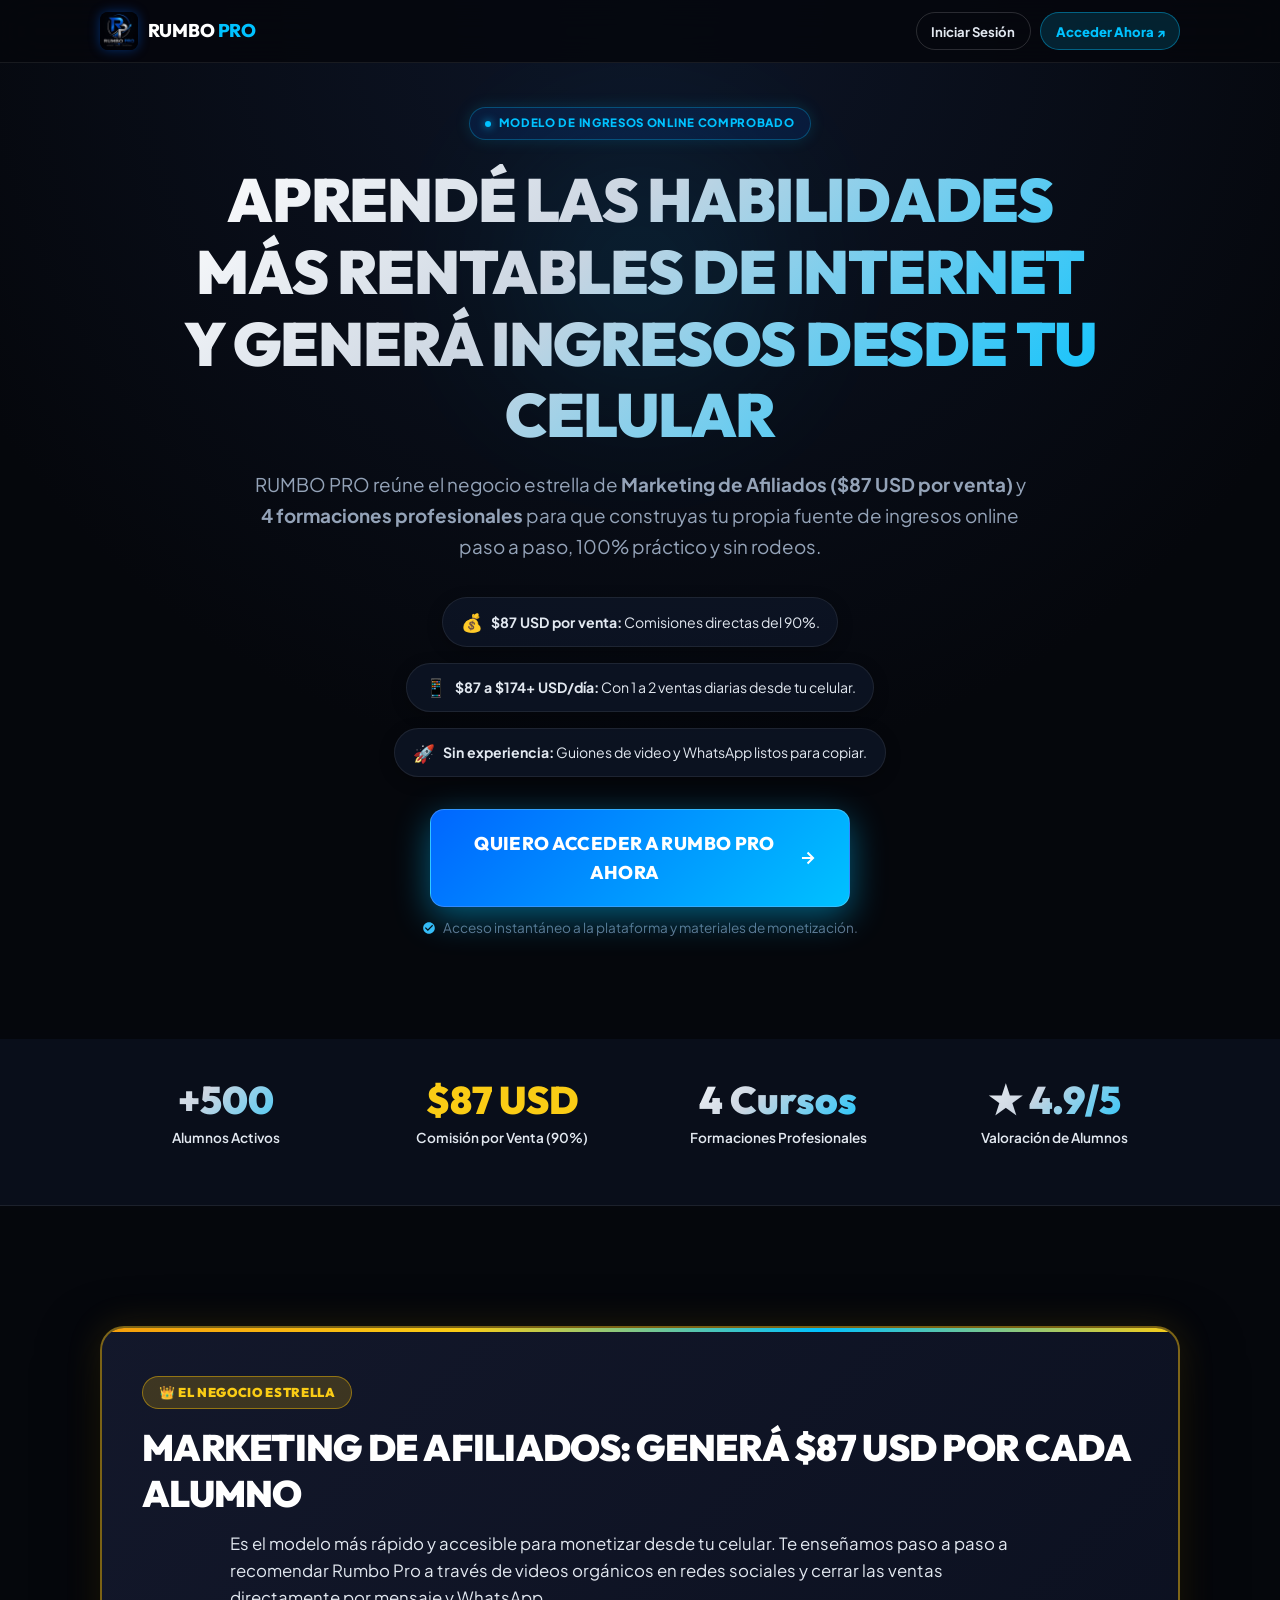
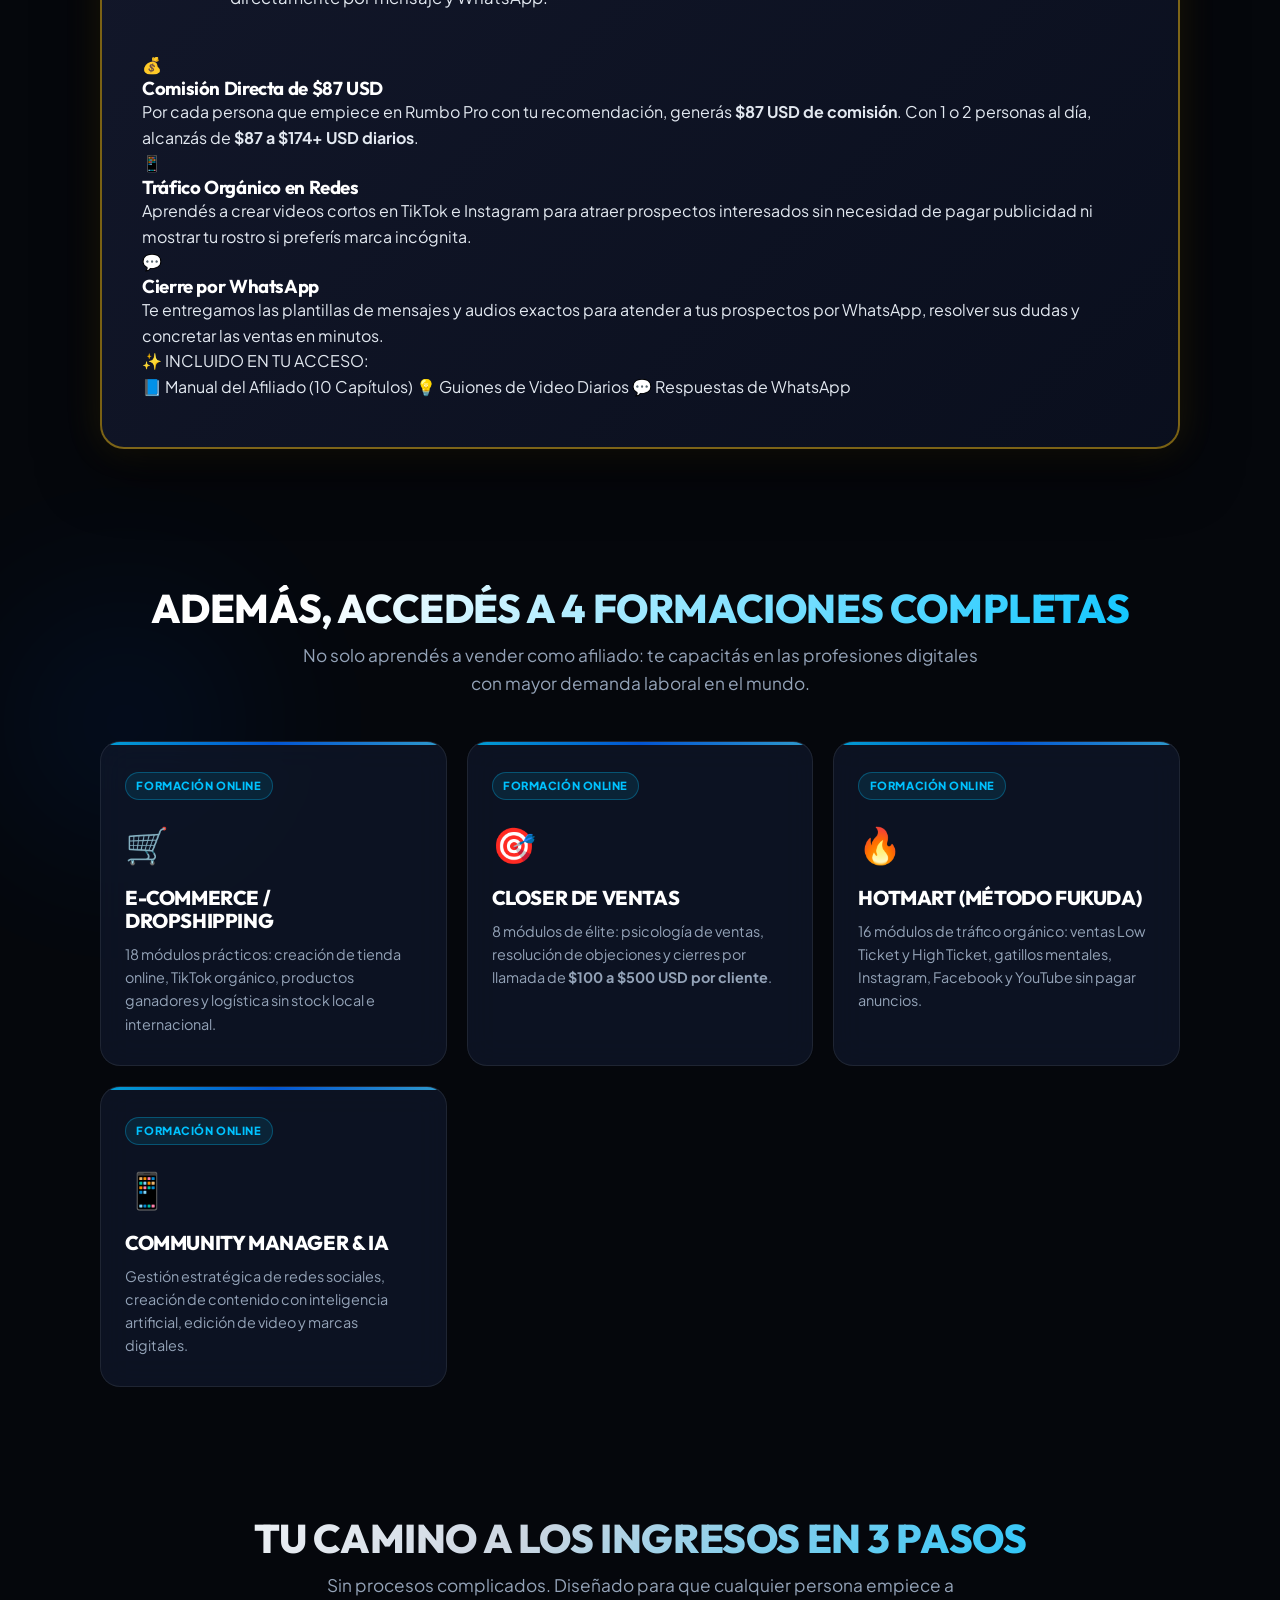
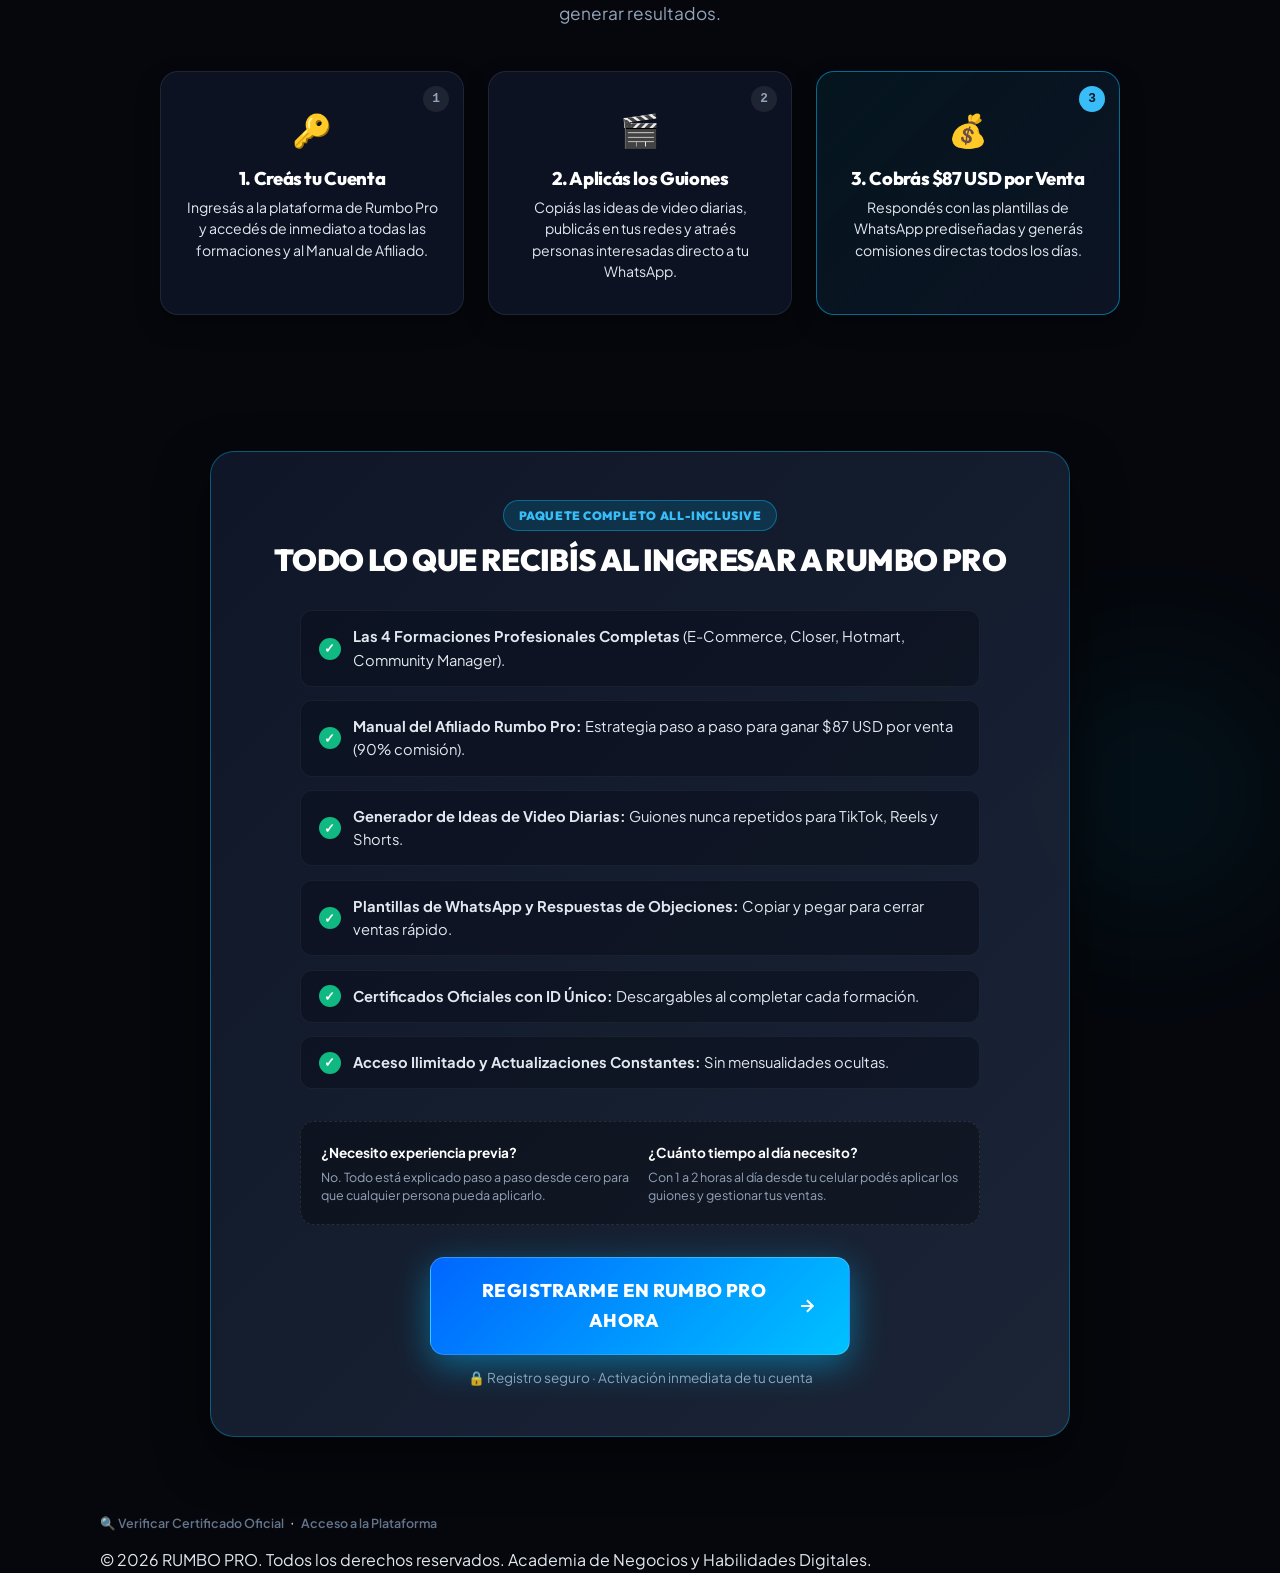
==== commit 4c43f5f0: "Refine star business section to be educational and natural: index.html" ====
--- a/index.html
+++ b/index.html
@@ -125,75 +125,47 @@
       <div class="star-business-card reveal-on-scroll">
         <div class="star-header">
           <span class="star-badge">👑 EL NEGOCIO ESTRELLA</span>
-          <h2 class="star-title">MARKETING DE AFILIADOS: GANÁ $87 USD POR CADA VENTA</h2>
+          <h2 class="star-title">MARKETING DE AFILIADOS: GENERÁ $87 USD POR CADA ALUMNO</h2>
           <p class="star-desc">
-            Es el modelo más rápido y rentable para monetizar desde el primer día. Te enseñamos a recomendar Rumbo Pro con tráfico orgánico en TikTok e Instagram (incluso sin mostrar tu cara) cobrando el <strong>90% de comisión directa</strong>.
-          </p>
-        </div>
-
-        <!-- Math Projections Grid -->
-        <div class="earnings-math-grid">
-          <div class="math-card">
-            <span class="math-tag">1 VENTA / DÍA</span>
-            <div class="math-amount">$87 USD <span>/ día</span></div>
-            <div class="math-month">≈ <strong>$2,610 USD</strong> al mes</div>
-            <p class="math-note">Dedicando 1 a 2 horas al día publicando guiones listos.</p>
-          </div>
-
-          <div class="math-card highlight-math">
-            <span class="math-tag math-tag-popular">🔥 META POPULAR</span>
-            <div class="math-amount" style="color:#facc15;">$174 USD <span>/ día</span></div>
-            <div class="math-month">≈ <strong>$5,220 USD</strong> al mes</div>
-            <p class="math-note">Con solo 2 ventas diarias cerradas por WhatsApp.</p>
-          </div>
-
-          <div class="math-card">
-            <span class="math-tag">3+ VENTAS / DÍA</span>
-            <div class="math-amount">$261+ USD <span>/ día</span></div>
-            <div class="math-month">≈ <strong>$7,830+ USD</strong> al mes</div>
-            <p class="math-note">Escalando tus videos virales en redes sociales.</p>
-          </div>
-        </div>
-
-        <!-- What we give you to win -->
-        <div class="star-perks-box">
-          <h4 class="star-perks-title">🛠️ TODO LO QUE TE DAMOS LISTO PARA COPIAR Y VENDER:</h4>
-          <div class="star-perks-grid">
-            <div class="perk-item">
-              <span class="perk-icon">📘</span>
-              <div>
-                <strong>Manual del Afiliado (10 Capítulos):</strong>
-                <p>Estrategia de marca, viralización en TikTok, Instagram y cierres por WhatsApp.</p>
-              </div>
-            </div>
-            <div class="perk-item">
-              <span class="perk-icon">💡</span>
-              <div>
-                <strong>Ideas Diarias de Video Únicas:</strong>
-                <p>Guiones con Gancho (0-3s), Cuerpo y CTA listos para grabar y publicar.</p>
-              </div>
-            </div>
-            <div class="perk-item">
-              <span class="perk-icon">💬</span>
-              <div>
-                <strong>Guiones de WhatsApp de Alto Cierre:</strong>
-                <p>Mensajes y audios prediseñados para responder objeciones y cerrar ventas.</p>
-              </div>
-            </div>
-            <div class="perk-item">
-              <span class="perk-icon">🔗</span>
-              <div>
-                <strong>Enlace de Afiliado Automatizado:</strong>
-                <p>Dashboard privado para rastrear tus clics, prospectos y comisiones en vivo.</p>
-              </div>
-            </div>
-          </div>
-        </div>
-
-        <div style="text-align:center; margin-top:2rem;">
-          <a href="app-platform.html#/registro" class="btn-primary" style="background:#facc15; color:#0f172a; font-weight:900;">
-            QUIERO EMPEZAR A GANAR $87 USD POR VENTA →
-          </a>
+            Es el modelo más rápido y accesible para monetizar desde tu celular. Te enseñamos paso a paso a recomendar Rumbo Pro a través de videos orgánicos en redes sociales y cerrar las ventas directamente por mensaje y WhatsApp.
+          </p>
+        </div>
+
+        <!-- 3 Pillars of the Affiliate Model -->
+        <div class="star-features-grid">
+          <div class="star-feat-card">
+            <div class="s-feat-icon">💰</div>
+            <h3 class="s-feat-title">Comisión Directa de $87 USD</h3>
+            <p class="s-feat-text">
+              Por cada persona que empiece en Rumbo Pro con tu recomendación, generás <strong>$87 USD de comisión</strong>. Con 1 o 2 personas al día, alcanzás de <strong>$87 a $174+ USD diarios</strong>.
+            </p>
+          </div>
+
+          <div class="star-feat-card">
+            <div class="s-feat-icon">📱</div>
+            <h3 class="s-feat-title">Tráfico Orgánico en Redes</h3>
+            <p class="s-feat-text">
+              Aprendés a crear videos cortos en TikTok e Instagram para atraer prospectos interesados sin necesidad de pagar publicidad ni mostrar tu rostro si preferís marca incógnita.
+            </p>
+          </div>
+
+          <div class="star-feat-card">
+            <div class="s-feat-icon">💬</div>
+            <h3 class="s-feat-title">Cierre por WhatsApp</h3>
+            <p class="s-feat-text">
+              Te entregamos las plantillas de mensajes y audios exactos para atender a tus prospectos por WhatsApp, resolver sus dudas y concretar las ventas en minutos.
+            </p>
+          </div>
+        </div>
+
+        <!-- Included Tools Summary -->
+        <div class="star-tools-bar">
+          <span class="star-tools-label">✨ INCLUIDO EN TU ACCESO:</span>
+          <div class="star-tools-items">
+            <span>📘 Manual del Afiliado (10 Capítulos)</span>
+            <span>💡 Guiones de Video Diarios</span>
+            <span>💬 Respuestas de WhatsApp</span>
+          </div>
         </div>
 
       </div>
--- a/styles.css
+++ b/styles.css
@@ -1531,201 +1531,269 @@
 }
 
 /* ==========================================================================
-   INTERACTIVE QUIZ / TEST VOCACIONAL DIGITAL
+   HIGH CONVERSION STAR BUSINESS & STREAMLINED LANDING STYLES
    ========================================================================== */
-.section-quiz {
-  padding: 5rem 0;
-  position: relative;
-  background: radial-gradient(circle at 50% 50%, rgba(0, 194, 255, 0.08), transparent 70%);
-}
-
-.quiz-container-card {
-  background: linear-gradient(145deg, rgba(15, 23, 42, 0.95), rgba(9, 14, 26, 0.98));
-  border: 1px solid rgba(0, 194, 255, 0.35);
+
+/* Hero Bullet Points */
+.hero-bullets-grid {
+  display: flex;
+  justify-content: center;
+  gap: 1rem;
+  flex-wrap: wrap;
+  max-width: 860px;
+  margin: 1.5rem auto 0 auto;
+}
+
+.hero-bullet-item {
+  display: flex;
+  align-items: center;
+  gap: 0.5rem;
+  background: rgba(15, 23, 42, 0.7);
+  border: 1px solid rgba(255, 255, 255, 0.08);
+  padding: 0.6rem 1.1rem;
+  border-radius: 30px;
+  font-size: 0.88rem;
+  color: var(--text-silver);
+  box-shadow: 0 4px 15px rgba(0, 0, 0, 0.3);
+}
+
+.bullet-icon {
+  font-size: 1.1rem;
+}
+
+/* Star Business Section */
+.section-star-business {
+  padding: 4.5rem 0;
+}
+
+.star-business-card {
+  background: linear-gradient(135deg, rgba(20, 25, 45, 0.95) 0%, rgba(10, 15, 30, 0.98) 100%);
+  border: 2px solid rgba(234, 179, 8, 0.5);
   border-radius: 24px;
-  padding: 2.5rem 2rem;
-  max-width: 780px;
-  margin: 0 auto;
-  box-shadow: 0 20px 60px rgba(0, 0, 0, 0.6), 0 0 30px rgba(0, 194, 255, 0.15);
+  padding: 3rem 2.5rem;
+  box-shadow: 0 20px 60px rgba(0, 0, 0, 0.6), 0 0 35px rgba(234, 179, 8, 0.15);
   position: relative;
   overflow: hidden;
 }
 
-.quiz-progress-bar-bg {
-  width: 100%;
-  height: 6px;
-  background: rgba(255, 255, 255, 0.08);
-  border-radius: 10px;
-  margin-bottom: 2rem;
-  overflow: hidden;
-}
-
-.quiz-progress-bar-fill {
-  height: 100%;
-  width: 33%;
-  background: linear-gradient(90deg, #0066ff, #00c2ff);
-  transition: width 0.35s ease;
-  border-radius: 10px;
-}
-
-.quiz-step-title {
+.star-business-card::before {
+  content: '';
+  position: absolute;
+  top: 0;
+  left: 0;
+  right: 0;
+  height: 4px;
+  background: linear-gradient(90deg, #f59e0b, #facc15, #00c2ff, #facc15);
+}
+
+.star-badge {
+  display: inline-block;
+  background: rgba(234, 179, 8, 0.2);
+  color: #facc15;
+  border: 1px solid rgba(234, 179, 8, 0.5);
   font-family: var(--font-heading);
-  font-size: 1.35rem;
-  font-weight: 800;
-  color: #ffffff;
-  margin-bottom: 0.5rem;
-  line-height: 1.35;
-}
-
-.quiz-step-desc {
-  font-size: 0.9rem;
-  color: var(--text-muted);
-  margin-bottom: 1.5rem;
-}
-
-.quiz-options-grid {
-  display: grid;
-  grid-template-columns: 1fr;
-  gap: 0.85rem;
-  margin-bottom: 1.5rem;
-}
-
-.quiz-opt-btn {
-  background: rgba(255, 255, 255, 0.03);
-  border: 1px solid var(--border-light);
-  border-radius: 14px;
-  padding: 1.1rem 1.25rem;
-  text-align: left;
-  color: var(--text-silver);
-  font-family: var(--font-body);
-  font-size: 0.95rem;
-  font-weight: 600;
-  cursor: pointer;
-  transition: all 0.2s ease;
-  display: flex;
-  align-items: center;
-  gap: 1rem;
-}
-
-.quiz-opt-btn:hover {
-  background: rgba(0, 194, 255, 0.12);
-  border-color: rgba(0, 194, 255, 0.5);
-  color: #ffffff;
-  transform: translateX(4px);
-}
-
-.quiz-opt-icon {
-  font-size: 1.5rem;
-  flex-shrink: 0;
-}
-
-.quiz-result-card {
-  text-align: center;
-  padding: 1.5rem 0;
-  animation: fadeInQuiz 0.4s ease;
-}
-
-@keyframes fadeInQuiz {
-  from { opacity: 0; transform: scale(0.96); }
-  to { opacity: 1; transform: scale(1); }
-}
-
-.quiz-result-badge {
-  display: inline-block;
-  background: rgba(16, 185, 129, 0.15);
-  color: #34d399;
-  border: 1px solid rgba(16, 185, 129, 0.4);
-  font-size: 0.82rem;
-  font-weight: 800;
+  font-weight: 900;
+  font-size: 0.8rem;
   padding: 0.35rem 1rem;
   border-radius: 20px;
   margin-bottom: 1rem;
   letter-spacing: 0.05em;
 }
 
-.quiz-result-title {
+.star-title {
   font-family: var(--font-heading);
-  font-size: 1.85rem;
+  font-size: clamp(1.6rem, 3vw, 2.3rem);
   font-weight: 900;
   color: #ffffff;
-  margin-bottom: 0.75rem;
-}
-
-.quiz-result-desc {
-  font-size: 0.96rem;
-  color: #cbd5e1;
+  margin-bottom: 0.85rem;
+  line-height: 1.25;
+}
+
+.star-desc {
+  font-size: 1.05rem;
+  color: var(--text-silver);
+  max-width: 820px;
+  margin: 0 auto 2.5rem auto;
   line-height: 1.6;
-  max-width: 580px;
-  margin: 0 auto 1.75rem;
-}
-
-.quiz-result-perks {
-  display: flex;
-  justify-content: center;
+}
+
+/* Math Projections Grid */
+.earnings-math-grid {
+  display: grid;
+  grid-template-columns: repeat(3, 1fr);
+  gap: 1.25rem;
+  margin-bottom: 2.5rem;
+}
+
+.math-card {
+  background: rgba(10, 15, 29, 0.85);
+  border: 1px solid var(--border-light);
+  border-radius: 16px;
+  padding: 1.6rem 1.25rem;
+  text-align: center;
+  position: relative;
+  transition: transform 0.25s ease;
+}
+
+.math-card:hover {
+  transform: translateY(-4px);
+}
+
+.math-card.highlight-math {
+  border-color: #facc15;
+  background: linear-gradient(135deg, rgba(234, 179, 8, 0.12), rgba(15, 23, 42, 0.9));
+  box-shadow: 0 10px 30px rgba(234, 179, 8, 0.2);
+}
+
+.math-tag {
+  display: inline-block;
+  font-size: 0.72rem;
+  font-weight: 800;
+  color: #94a3b8;
+  letter-spacing: 0.05em;
+  margin-bottom: 0.5rem;
+}
+
+.math-tag-popular {
+  background: #facc15;
+  color: #0f172a;
+  padding: 0.2rem 0.6rem;
+  border-radius: 12px;
+  font-weight: 900;
+}
+
+.math-amount {
+  font-family: var(--font-heading);
+  font-size: 1.8rem;
+  font-weight: 900;
+  color: #ffffff;
+  margin-bottom: 0.35rem;
+}
+
+.math-amount span {
+  font-size: 0.95rem;
+  color: #94a3b8;
+}
+
+.math-month {
+  font-size: 0.95rem;
+  color: #38bdf8;
+  margin-bottom: 0.6rem;
+}
+
+.math-note {
+  font-size: 0.78rem;
+  color: var(--text-muted);
+  line-height: 1.4;
+}
+
+/* Star Perks Box */
+.star-perks-box {
+  background: rgba(15, 23, 42, 0.7);
+  border: 1px solid rgba(255, 255, 255, 0.08);
+  border-radius: 16px;
+  padding: 1.75rem;
+  text-align: left;
+  max-width: 900px;
+  margin: 0 auto;
+}
+
+.star-perks-title {
+  font-family: var(--font-heading);
+  font-size: 0.95rem;
+  font-weight: 900;
+  color: #facc15;
+  margin-bottom: 1.25rem;
+  text-align: center;
+}
+
+.star-perks-grid {
+  display: grid;
+  grid-template-columns: repeat(2, 1fr);
+  gap: 1.25rem;
+}
+
+.perk-item {
+  display: flex;
+  gap: 0.75rem;
+  align-items: flex-start;
+}
+
+.perk-icon {
+  font-size: 1.4rem;
+  flex-shrink: 0;
+}
+
+.perk-item strong {
+  font-size: 0.92rem;
+  color: #ffffff;
+  display: block;
+  margin-bottom: 0.2rem;
+}
+
+.perk-item p {
+  font-size: 0.82rem;
+  color: var(--text-silver);
+  line-height: 1.45;
+  margin: 0;
+}
+
+/* Method Section */
+.section-method {
+  padding: 4rem 0;
+}
+
+.method-steps-grid {
+  display: grid;
+  grid-template-columns: repeat(3, 1fr);
   gap: 1.5rem;
-  flex-wrap: wrap;
-  margin-bottom: 2rem;
-}
-
-.quiz-perk-item {
-  background: rgba(255, 255, 255, 0.04);
-  border: 1px solid var(--border-light);
-  padding: 0.6rem 1rem;
-  border-radius: 10px;
-  font-size: 0.85rem;
-  color: #93c5fd;
-  font-weight: 700;
-}
-
-/* ==========================================================================
-   SECCIÓN RETO 7 DÍAS — TUS PRIMEROS $100 USD
-   ========================================================================== */
-.section-challenge {
-  padding: 5rem 0;
-  position: relative;
-}
-
-.challenge-grid {
-  display: grid;
-  grid-template-columns: repeat(auto-fit, minmax(280px, 1fr));
-  gap: 1.25rem;
-  margin-top: 2.5rem;
-}
-
-.challenge-card {
+  max-width: 960px;
+  margin: 0 auto;
+}
+
+.method-step-card {
   background: var(--bg-card);
   border: 1px solid var(--border-light);
   border-radius: 18px;
-  padding: 1.75rem 1.5rem;
+  padding: 2rem 1.5rem;
+  text-align: center;
   position: relative;
-  transition: all 0.3s ease;
-}
-
-.challenge-card:hover {
-  transform: translateY(-4px);
-  border-color: rgba(0, 194, 255, 0.4);
-  box-shadow: 0 12px 30px rgba(0, 0, 0, 0.4);
-}
-
-.challenge-day-badge {
-  display: inline-block;
-  background: linear-gradient(135deg, rgba(0, 194, 255, 0.2), rgba(0, 102, 255, 0.2));
-  color: #38bdf8;
-  border: 1px solid rgba(0, 194, 255, 0.45);
-  font-size: 0.76rem;
-  font-weight: 800;
-  padding: 0.25rem 0.75rem;
-  border-radius: 20px;
-  margin-bottom: 1rem;
-}
-
-.challenge-day-badge.highlight-day {
-  background: rgba(250, 204, 21, 0.2);
-  color: #facc15;
-  border-color: rgba(250, 204, 21, 0.5);
-}
-
-.challenge-title {
+  box-shadow: 0 10px 25px rgba(0, 0, 0, 0.3);
+}
+
+.method-step-card.highlight-step {
+  border-color: rgba(0, 194, 255, 0.5);
+  background: linear-gradient(135deg, rgba(0, 194, 255, 0.08), rgba(15, 23, 42, 0.8));
+}
+
+.m-step-num {
+  position: absolute;
+  top: 14px;
+  right: 14px;
+  width: 26px;
+  height: 26px;
+  border-radius: 50%;
+  background: rgba(255, 255, 255, 0.08);
+  font-family: monospace;
+  font-weight: 900;
+  font-size: 0.8rem;
+  display: flex;
+  align-items: center;
+  justify-content: center;
+  color: #94a3b8;
+}
+
+.highlight-step .m-step-num {
+  background: #38bdf8;
+  color: #0f172a;
+}
+
+.m-step-icon {
+  font-size: 2rem;
+  margin-bottom: 0.75rem;
+}
+
+.m-step-title {
   font-family: var(--font-heading);
   font-size: 1.15rem;
   font-weight: 800;
@@ -1733,48 +1801,132 @@
   margin-bottom: 0.5rem;
 }
 
-.challenge-text {
+.m-step-desc {
   font-size: 0.88rem;
   color: var(--text-silver);
   line-height: 1.5;
 }
 
+/* Offer Total Box */
+.section-all-included {
+  padding: 4.5rem 0;
+}
+
+.offer-box {
+  background: linear-gradient(135deg, rgba(15, 23, 42, 0.95), rgba(30, 41, 59, 0.9));
+  border: 1px solid rgba(0, 194, 255, 0.35);
+  border-radius: 24px;
+  padding: 3rem 2.5rem;
+  max-width: 860px;
+  margin: 0 auto;
+  text-align: center;
+  box-shadow: 0 20px 50px rgba(0, 0, 0, 0.5);
+}
+
+.offer-pill {
+  display: inline-block;
+  background: rgba(0, 194, 255, 0.15);
+  color: #38bdf8;
+  border: 1px solid rgba(0, 194, 255, 0.4);
+  font-family: var(--font-heading);
+  font-weight: 900;
+  font-size: 0.75rem;
+  padding: 0.3rem 0.9rem;
+  border-radius: 20px;
+  margin-bottom: 0.75rem;
+  letter-spacing: 0.05em;
+}
+
+.offer-title {
+  font-family: var(--font-heading);
+  font-size: clamp(1.4rem, 2.5vw, 1.9rem);
+  font-weight: 900;
+  color: #ffffff;
+  margin-bottom: 2rem;
+}
+
+.offer-items-grid {
+  display: grid;
+  grid-template-columns: 1fr;
+  gap: 0.85rem;
+  text-align: left;
+  max-width: 680px;
+  margin: 0 auto 2rem auto;
+}
+
+.offer-item {
+  display: flex;
+  align-items: center;
+  gap: 0.75rem;
+  background: rgba(10, 15, 29, 0.6);
+  border: 1px solid rgba(255, 255, 255, 0.05);
+  padding: 0.85rem 1.1rem;
+  border-radius: 12px;
+  font-size: 0.92rem;
+  color: var(--text-silver);
+}
+
+.offer-check {
+  width: 22px;
+  height: 22px;
+  border-radius: 50%;
+  background: #10b981;
+  color: #ffffff;
+  display: flex;
+  align-items: center;
+  justify-content: center;
+  font-weight: 900;
+  font-size: 0.8rem;
+  flex-shrink: 0;
+}
+
+.compact-faq-box {
+  background: rgba(0, 0, 0, 0.3);
+  border: 1px dashed rgba(255, 255, 255, 0.1);
+  border-radius: 14px;
+  padding: 1.25rem;
+  max-width: 680px;
+  margin: 0 auto 2rem auto;
+  text-align: left;
+  display: grid;
+  grid-template-columns: repeat(2, 1fr);
+  gap: 1rem;
+}
+
+.c-faq-item strong {
+  font-size: 0.85rem;
+  color: #ffffff;
+  display: block;
+  margin-bottom: 0.25rem;
+}
+
+.c-faq-item p {
+  font-size: 0.78rem;
+  color: var(--text-muted);
+  line-height: 1.45;
+  margin: 0;
+}
+
+.offer-cta-wrapper {
+  margin-top: 1.5rem;
+}
+
 @media (max-width: 768px) {
-  .quiz-container-card {
-    padding: 1.5rem 1rem;
-    border-radius: 18px;
-  }
-  .quiz-result-title {
-    font-size: 1.35rem;
-  }
-  .quiz-opt-btn {
-    padding: 0.9rem 1rem;
-    font-size: 0.88rem;
-  }
-  .hero-headline {
-    font-size: 1.85rem !important;
-  }
-  .hero-subhead {
-    font-size: 0.95rem !important;
-  }
-  .challenge-grid {
+  .earnings-math-grid {
     grid-template-columns: 1fr;
   }
-}
-
-@media (max-width: 480px) {
-  .quiz-step-title {
-    font-size: 1.15rem;
-  }
-  .quiz-opt-btn {
-    padding: 0.8rem 0.85rem;
-    font-size: 0.84rem;
-  }
-  .floating-wa-btn {
-    bottom: 1rem;
-    right: 1rem;
-    padding: 0.75rem 1rem;
-    font-size: 0.85rem;
-  }
-}
-
+  .star-perks-grid {
+    grid-template-columns: 1fr;
+  }
+  .method-steps-grid {
+    grid-template-columns: 1fr;
+  }
+  .compact-faq-box {
+    grid-template-columns: 1fr;
+  }
+  .star-business-card, .offer-box {
+    padding: 1.75rem 1.25rem;
+  }
+}
+
+
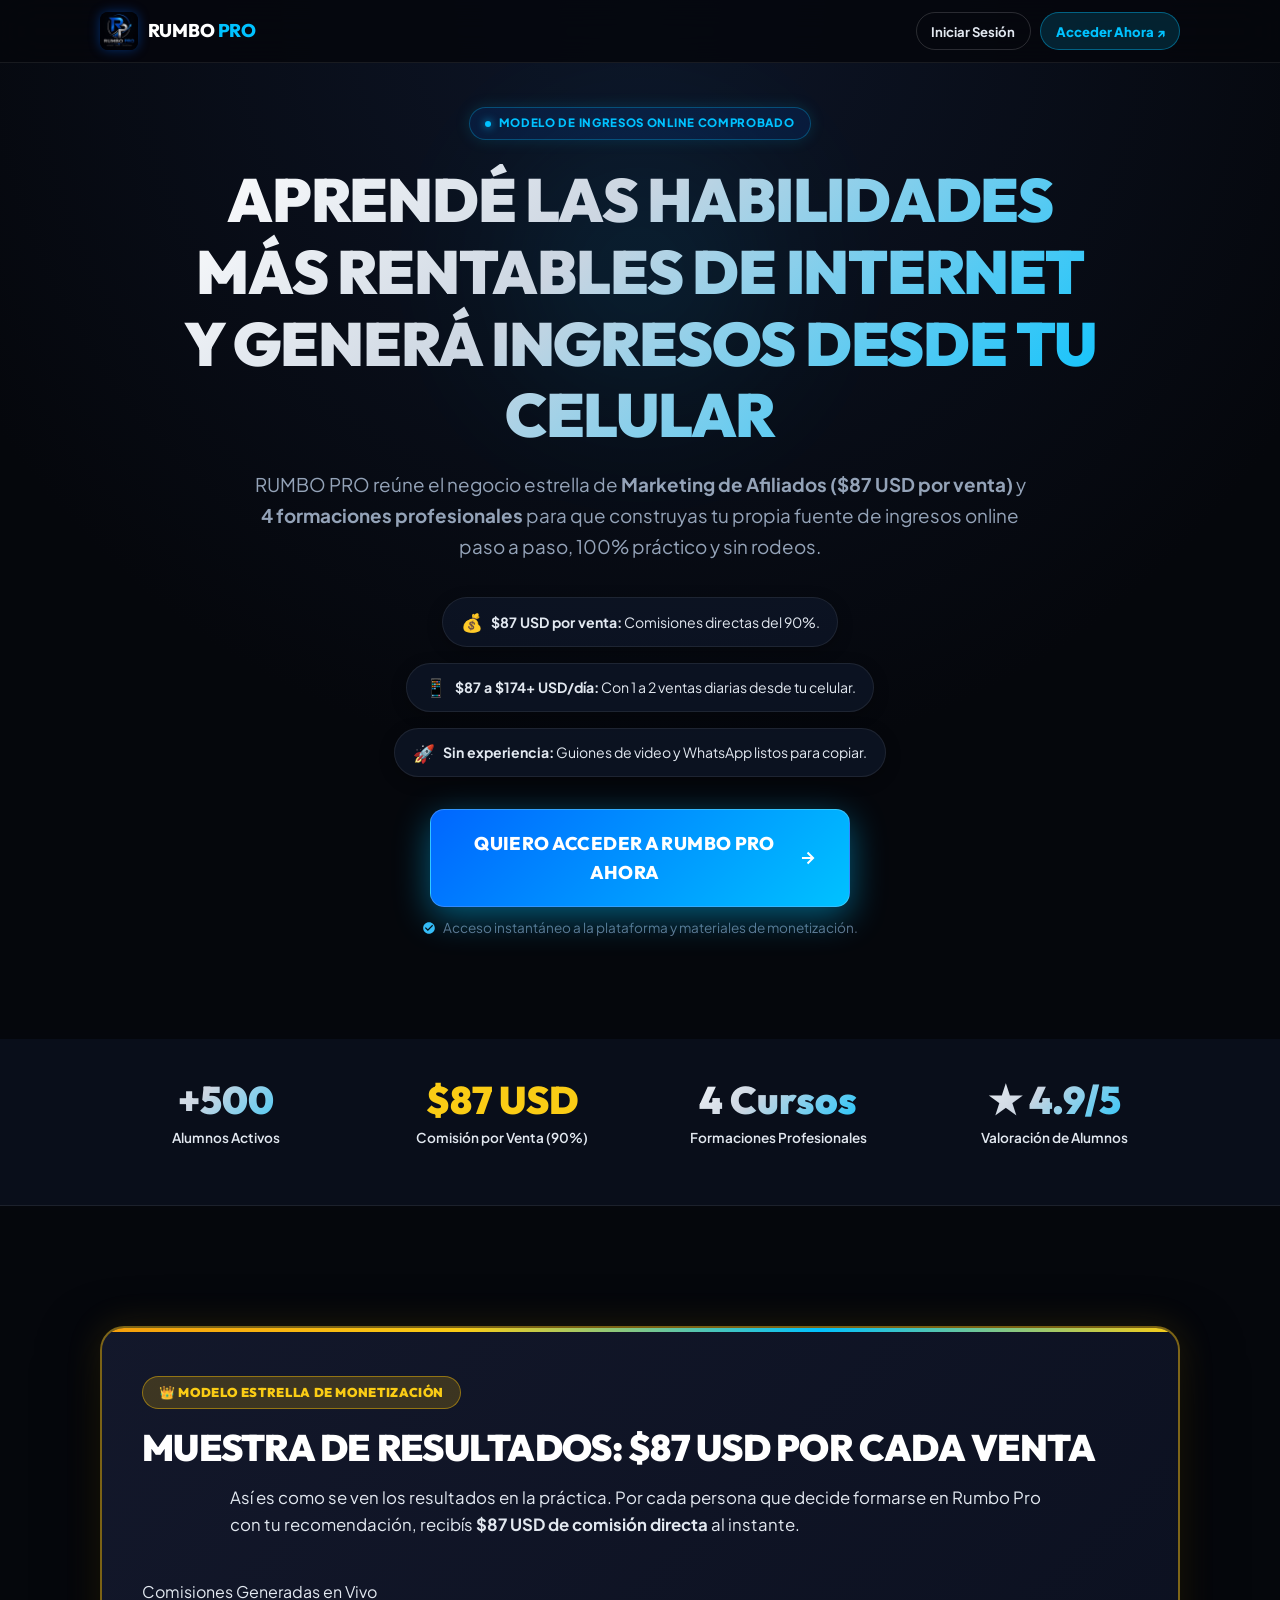
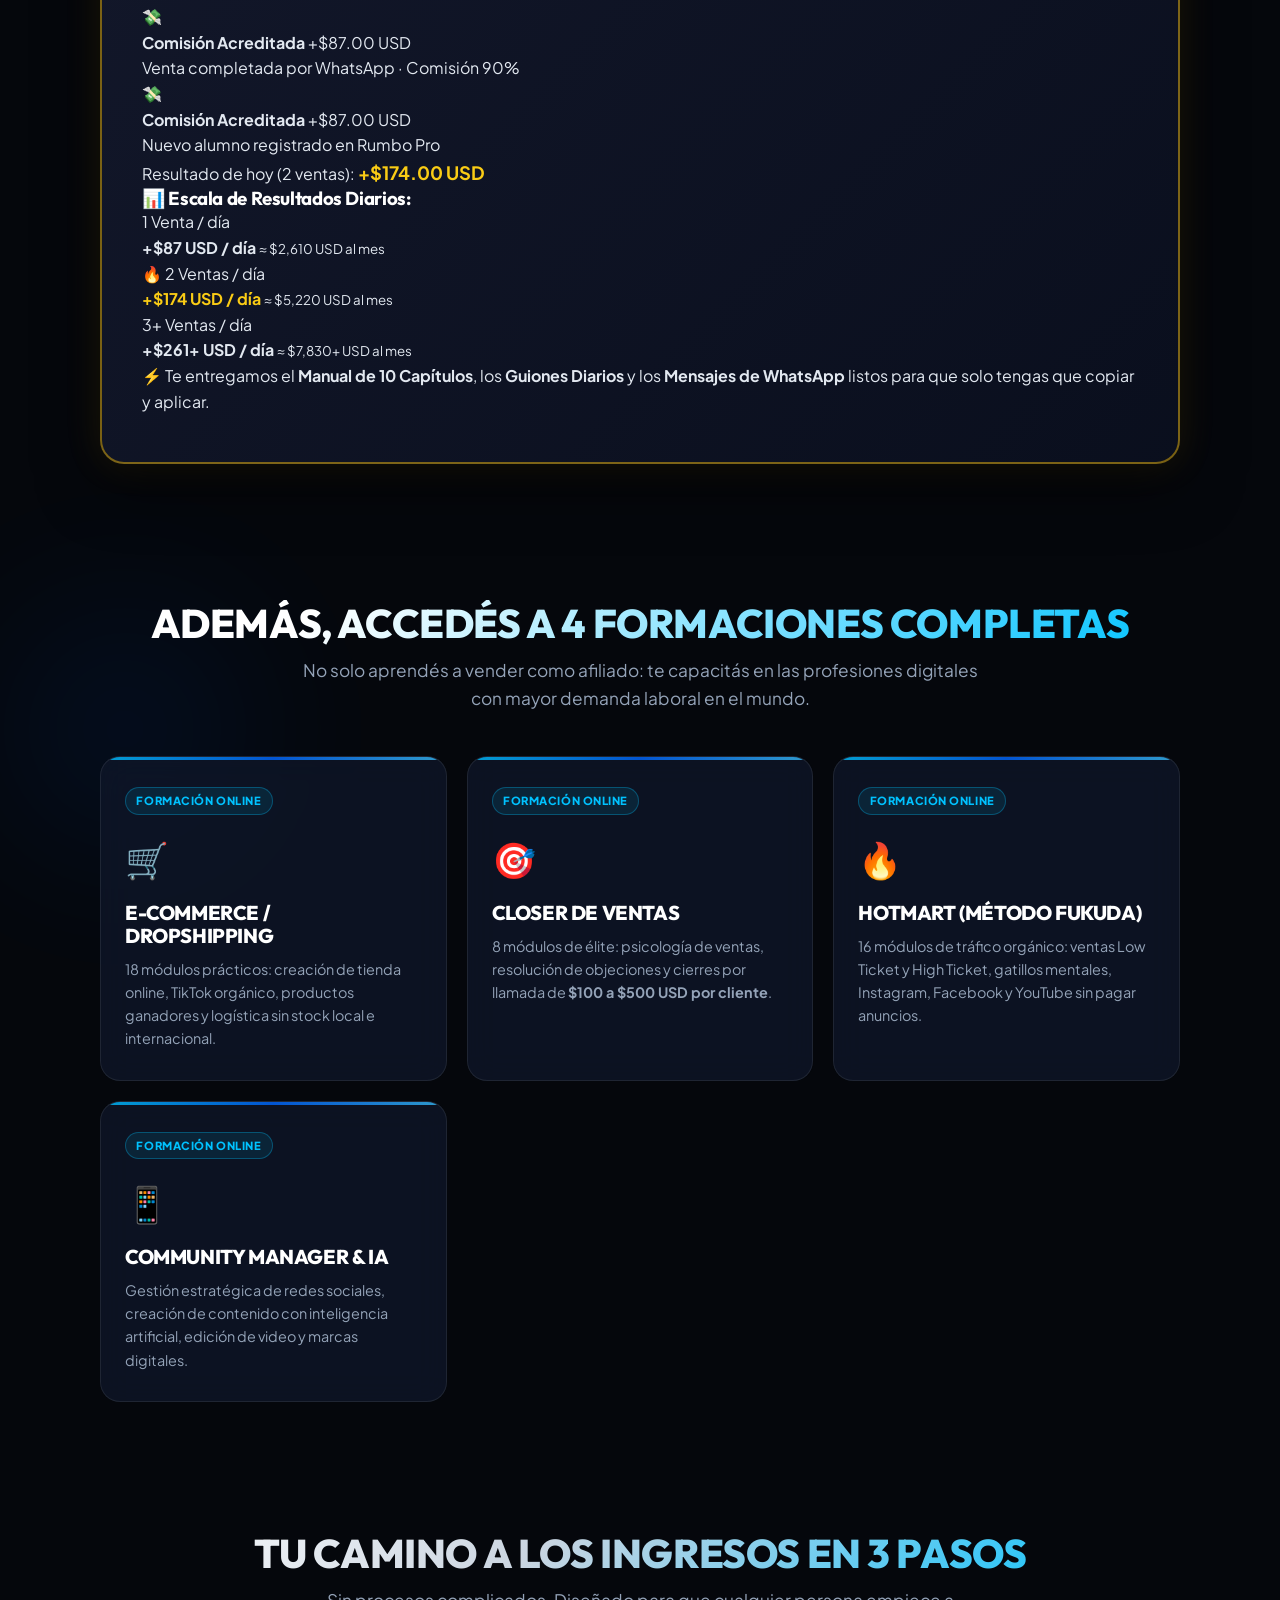
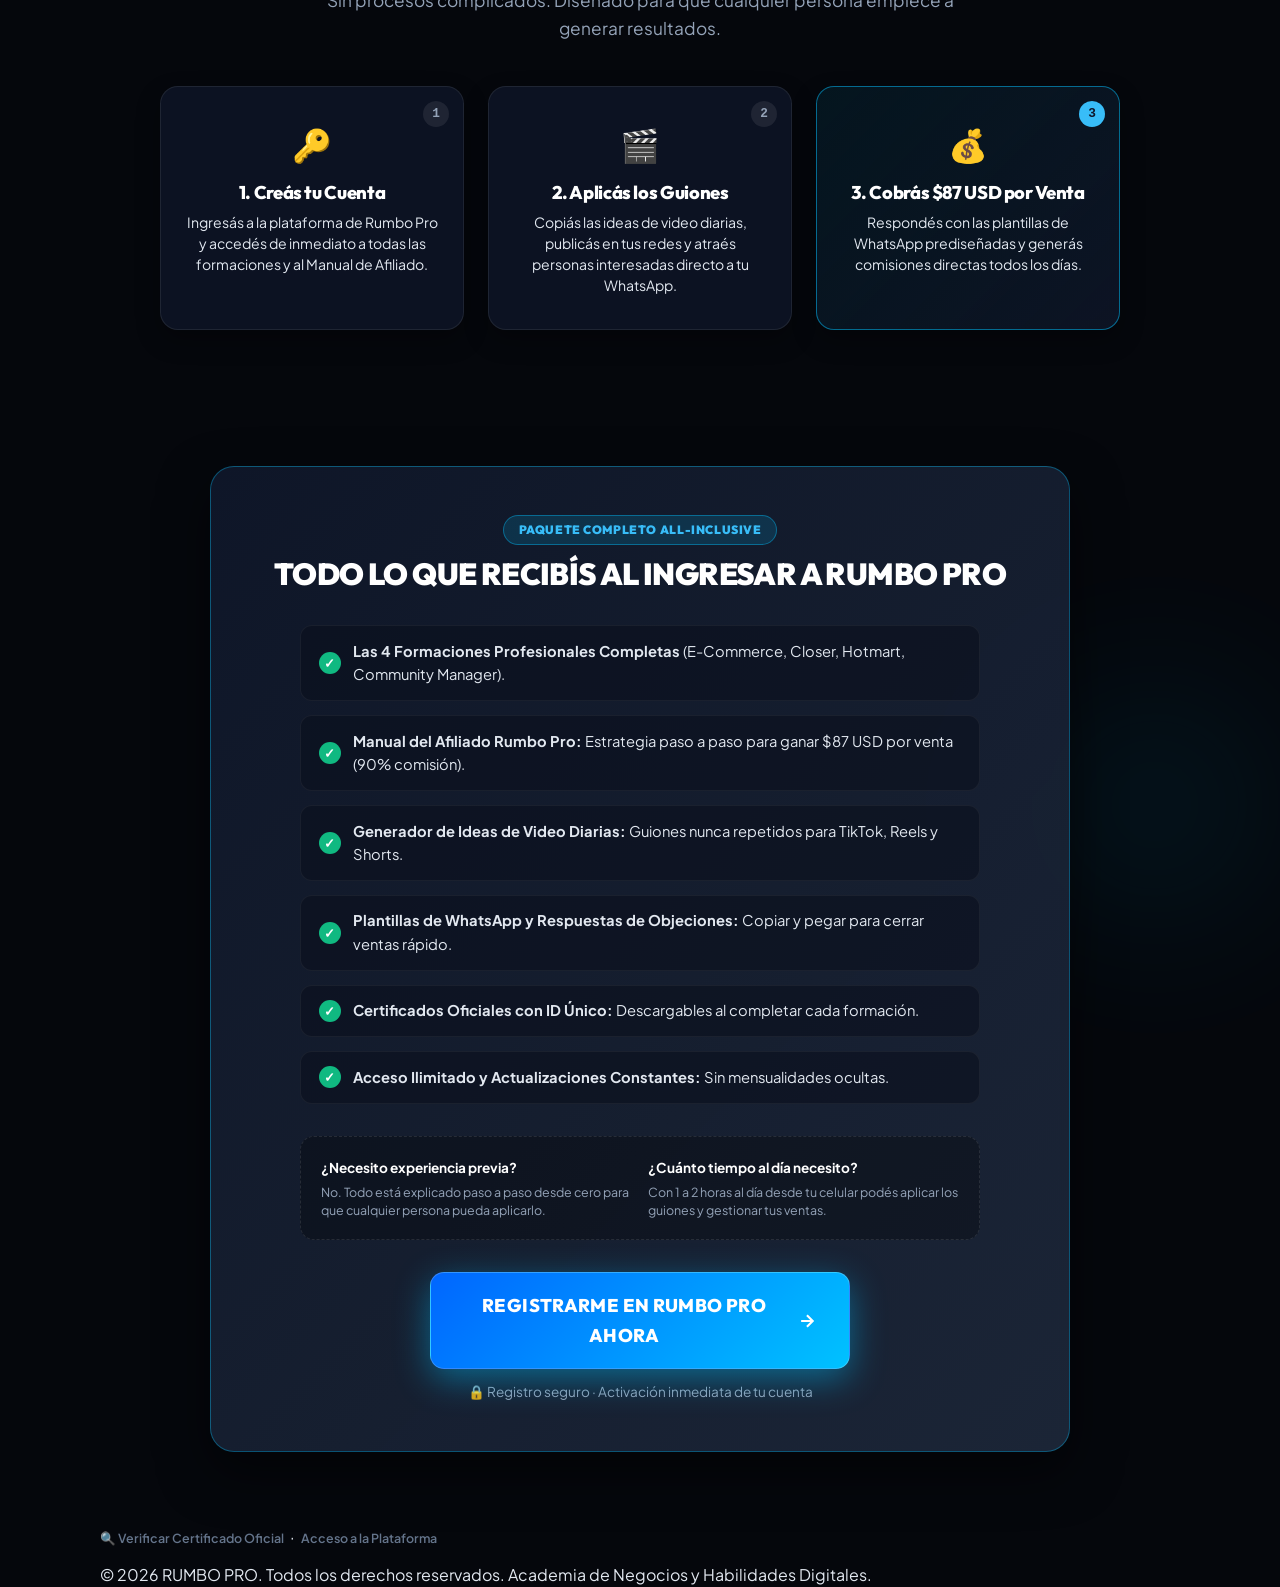
==== commit 28e6883d: "Update star affiliate section to realistic visual results proof showcase: index.html" ====
--- a/index.html
+++ b/index.html
@@ -117,55 +117,91 @@
   </section>
 
   <!-- ==========================================================================
-       BLOQUE 2 — EL NEGOCIO ESTRELLA: MARKETING DE AFILIADOS RUMBO PRO
+       BLOQUE 2 — MUESTRA DE RESULTADOS: MARKETING DE AFILIADOS RUMBO PRO
        ========================================================================== -->
   <section class="section-star-business" id="afiliados-estrella">
     <div class="container">
       
       <div class="star-business-card reveal-on-scroll">
         <div class="star-header">
-          <span class="star-badge">👑 EL NEGOCIO ESTRELLA</span>
-          <h2 class="star-title">MARKETING DE AFILIADOS: GENERÁ $87 USD POR CADA ALUMNO</h2>
+          <span class="star-badge">👑 MODELO ESTRELLA DE MONETIZACIÓN</span>
+          <h2 class="star-title">MUESTRA DE RESULTADOS: $87 USD POR CADA VENTA</h2>
           <p class="star-desc">
-            Es el modelo más rápido y accesible para monetizar desde tu celular. Te enseñamos paso a paso a recomendar Rumbo Pro a través de videos orgánicos en redes sociales y cerrar las ventas directamente por mensaje y WhatsApp.
-          </p>
-        </div>
-
-        <!-- 3 Pillars of the Affiliate Model -->
-        <div class="star-features-grid">
-          <div class="star-feat-card">
-            <div class="s-feat-icon">💰</div>
-            <h3 class="s-feat-title">Comisión Directa de $87 USD</h3>
-            <p class="s-feat-text">
-              Por cada persona que empiece en Rumbo Pro con tu recomendación, generás <strong>$87 USD de comisión</strong>. Con 1 o 2 personas al día, alcanzás de <strong>$87 a $174+ USD diarios</strong>.
+            Así es como se ven los resultados en la práctica. Por cada persona que decide formarse en Rumbo Pro con tu recomendación, recibís <strong>$87 USD de comisión directa</strong> al instante.
+          </p>
+        </div>
+
+        <!-- Visual Results Showcase Layout -->
+        <div class="results-showcase-grid">
+          
+          <!-- Left: Live Commission Notifications Mockup -->
+          <div class="notifications-mockup-card">
+            <div class="notif-header">
+              <span class="notif-live-dot"></span>
+              <span>Comisiones Generadas en Vivo</span>
+            </div>
+
+            <div class="notif-item highlight-notif">
+              <div class="notif-icon-circle">💸</div>
+              <div class="notif-body">
+                <div class="notif-top-row">
+                  <strong>Comisión Acreditada</strong>
+                  <span class="notif-val">+$87.00 USD</span>
+                </div>
+                <p class="notif-desc">Venta completada por WhatsApp · Comisión 90%</p>
+              </div>
+            </div>
+
+            <div class="notif-item">
+              <div class="notif-icon-circle">💸</div>
+              <div class="notif-body">
+                <div class="notif-top-row">
+                  <strong>Comisión Acreditada</strong>
+                  <span class="notif-val">+$87.00 USD</span>
+                </div>
+                <p class="notif-desc">Nuevo alumno registrado en Rumbo Pro</p>
+              </div>
+            </div>
+
+            <div class="notif-summary-pill">
+              <span>Resultado de hoy (2 ventas):</span>
+              <strong style="color:#facc15; font-size:1.15rem;">+$174.00 USD</strong>
+            </div>
+          </div>
+
+          <!-- Right: Daily Results Scale Breakdown -->
+          <div class="results-breakdown-card">
+            <h3 class="breakdown-title">📊 Escala de Resultados Diarios:</h3>
+
+            <div class="scale-row">
+              <div class="scale-badge">1 Venta / día</div>
+              <div class="scale-info">
+                <strong>+$87 USD <span>/ día</span></strong>
+                <small>≈ $2,610 USD al mes</small>
+              </div>
+            </div>
+
+            <div class="scale-row highlight-scale-row">
+              <div class="scale-badge star-scale-badge">🔥 2 Ventas / día</div>
+              <div class="scale-info">
+                <strong style="color:#facc15;">+$174 USD <span>/ día</span></strong>
+                <small>≈ $5,220 USD al mes</small>
+              </div>
+            </div>
+
+            <div class="scale-row">
+              <div class="scale-badge">3+ Ventas / día</div>
+              <div class="scale-info">
+                <strong>+$261+ USD <span>/ día</span></strong>
+                <small>≈ $7,830+ USD al mes</small>
+              </div>
+            </div>
+
+            <p class="scale-footer-note">
+              ⚡ Te entregamos el <strong>Manual de 10 Capítulos</strong>, los <strong>Guiones Diarios</strong> y los <strong>Mensajes de WhatsApp</strong> listos para que solo tengas que copiar y aplicar.
             </p>
           </div>
 
-          <div class="star-feat-card">
-            <div class="s-feat-icon">📱</div>
-            <h3 class="s-feat-title">Tráfico Orgánico en Redes</h3>
-            <p class="s-feat-text">
-              Aprendés a crear videos cortos en TikTok e Instagram para atraer prospectos interesados sin necesidad de pagar publicidad ni mostrar tu rostro si preferís marca incógnita.
-            </p>
-          </div>
-
-          <div class="star-feat-card">
-            <div class="s-feat-icon">💬</div>
-            <h3 class="s-feat-title">Cierre por WhatsApp</h3>
-            <p class="s-feat-text">
-              Te entregamos las plantillas de mensajes y audios exactos para atender a tus prospectos por WhatsApp, resolver sus dudas y concretar las ventas en minutos.
-            </p>
-          </div>
-        </div>
-
-        <!-- Included Tools Summary -->
-        <div class="star-tools-bar">
-          <span class="star-tools-label">✨ INCLUIDO EN TU ACCESO:</span>
-          <div class="star-tools-items">
-            <span>📘 Manual del Afiliado (10 Capítulos)</span>
-            <span>💡 Guiones de Video Diarios</span>
-            <span>💬 Respuestas de WhatsApp</span>
-          </div>
         </div>
 
       </div>
--- a/styles.css
+++ b/styles.css
@@ -1617,125 +1617,78 @@
   line-height: 1.6;
 }
 
-/* Math Projections Grid */
-.earnings-math-grid {
+/* Star Features 3 Pillars */
+.star-features-grid {
   display: grid;
   grid-template-columns: repeat(3, 1fr);
+  gap: 1.5rem;
+  margin-bottom: 2rem;
+  text-align: left;
+}
+
+.star-feat-card {
+  background: rgba(10, 15, 29, 0.85);
+  border: 1px solid rgba(255, 255, 255, 0.08);
+  border-radius: 18px;
+  padding: 1.75rem 1.4rem;
+  transition: transform 0.25s ease, border-color 0.25s ease;
+}
+
+.star-feat-card:hover {
+  transform: translateY(-4px);
+  border-color: rgba(234, 179, 8, 0.4);
+}
+
+.s-feat-icon {
+  font-size: 1.8rem;
+  margin-bottom: 0.75rem;
+}
+
+.s-feat-title {
+  font-family: var(--font-heading);
+  font-size: 1.1rem;
+  font-weight: 800;
+  color: #ffffff;
+  margin-bottom: 0.5rem;
+}
+
+.s-feat-text {
+  font-size: 0.88rem;
+  color: var(--text-silver);
+  line-height: 1.55;
+  margin: 0;
+}
+
+/* Star Tools Bar */
+.star-tools-bar {
+  background: rgba(15, 23, 42, 0.8);
+  border: 1px solid rgba(255, 255, 255, 0.08);
+  border-radius: 14px;
+  padding: 1rem 1.5rem;
+  display: flex;
+  align-items: center;
+  justify-content: center;
   gap: 1.25rem;
-  margin-bottom: 2.5rem;
-}
-
-.math-card {
-  background: rgba(10, 15, 29, 0.85);
-  border: 1px solid var(--border-light);
-  border-radius: 16px;
-  padding: 1.6rem 1.25rem;
-  text-align: center;
-  position: relative;
-  transition: transform 0.25s ease;
-}
-
-.math-card:hover {
-  transform: translateY(-4px);
-}
-
-.math-card.highlight-math {
-  border-color: #facc15;
-  background: linear-gradient(135deg, rgba(234, 179, 8, 0.12), rgba(15, 23, 42, 0.9));
-  box-shadow: 0 10px 30px rgba(234, 179, 8, 0.2);
-}
-
-.math-tag {
-  display: inline-block;
-  font-size: 0.72rem;
-  font-weight: 800;
-  color: #94a3b8;
-  letter-spacing: 0.05em;
-  margin-bottom: 0.5rem;
-}
-
-.math-tag-popular {
-  background: #facc15;
-  color: #0f172a;
-  padding: 0.2rem 0.6rem;
-  border-radius: 12px;
-  font-weight: 900;
-}
-
-.math-amount {
+  flex-wrap: wrap;
+  max-width: 820px;
+  margin: 0 auto;
+}
+
+.star-tools-label {
   font-family: var(--font-heading);
-  font-size: 1.8rem;
-  font-weight: 900;
-  color: #ffffff;
-  margin-bottom: 0.35rem;
-}
-
-.math-amount span {
-  font-size: 0.95rem;
-  color: #94a3b8;
-}
-
-.math-month {
-  font-size: 0.95rem;
-  color: #38bdf8;
-  margin-bottom: 0.6rem;
-}
-
-.math-note {
-  font-size: 0.78rem;
-  color: var(--text-muted);
-  line-height: 1.4;
-}
-
-/* Star Perks Box */
-.star-perks-box {
-  background: rgba(15, 23, 42, 0.7);
-  border: 1px solid rgba(255, 255, 255, 0.08);
-  border-radius: 16px;
-  padding: 1.75rem;
-  text-align: left;
-  max-width: 900px;
-  margin: 0 auto;
-}
-
-.star-perks-title {
-  font-family: var(--font-heading);
-  font-size: 0.95rem;
+  font-size: 0.8rem;
   font-weight: 900;
   color: #facc15;
-  margin-bottom: 1.25rem;
-  text-align: center;
-}
-
-.star-perks-grid {
-  display: grid;
-  grid-template-columns: repeat(2, 1fr);
-  gap: 1.25rem;
-}
-
-.perk-item {
-  display: flex;
-  gap: 0.75rem;
-  align-items: flex-start;
-}
-
-.perk-icon {
-  font-size: 1.4rem;
-  flex-shrink: 0;
-}
-
-.perk-item strong {
-  font-size: 0.92rem;
-  color: #ffffff;
-  display: block;
-  margin-bottom: 0.2rem;
-}
-
-.perk-item p {
-  font-size: 0.82rem;
+  letter-spacing: 0.05em;
+}
+
+.star-tools-items {
+  display: flex;
+  gap: 1rem;
+  flex-wrap: wrap;
+  font-size: 0.85rem;
   color: var(--text-silver);
-  line-height: 1.45;
-  margin: 0;
+  font-weight: 600;
 }
 
 /* Method Section */
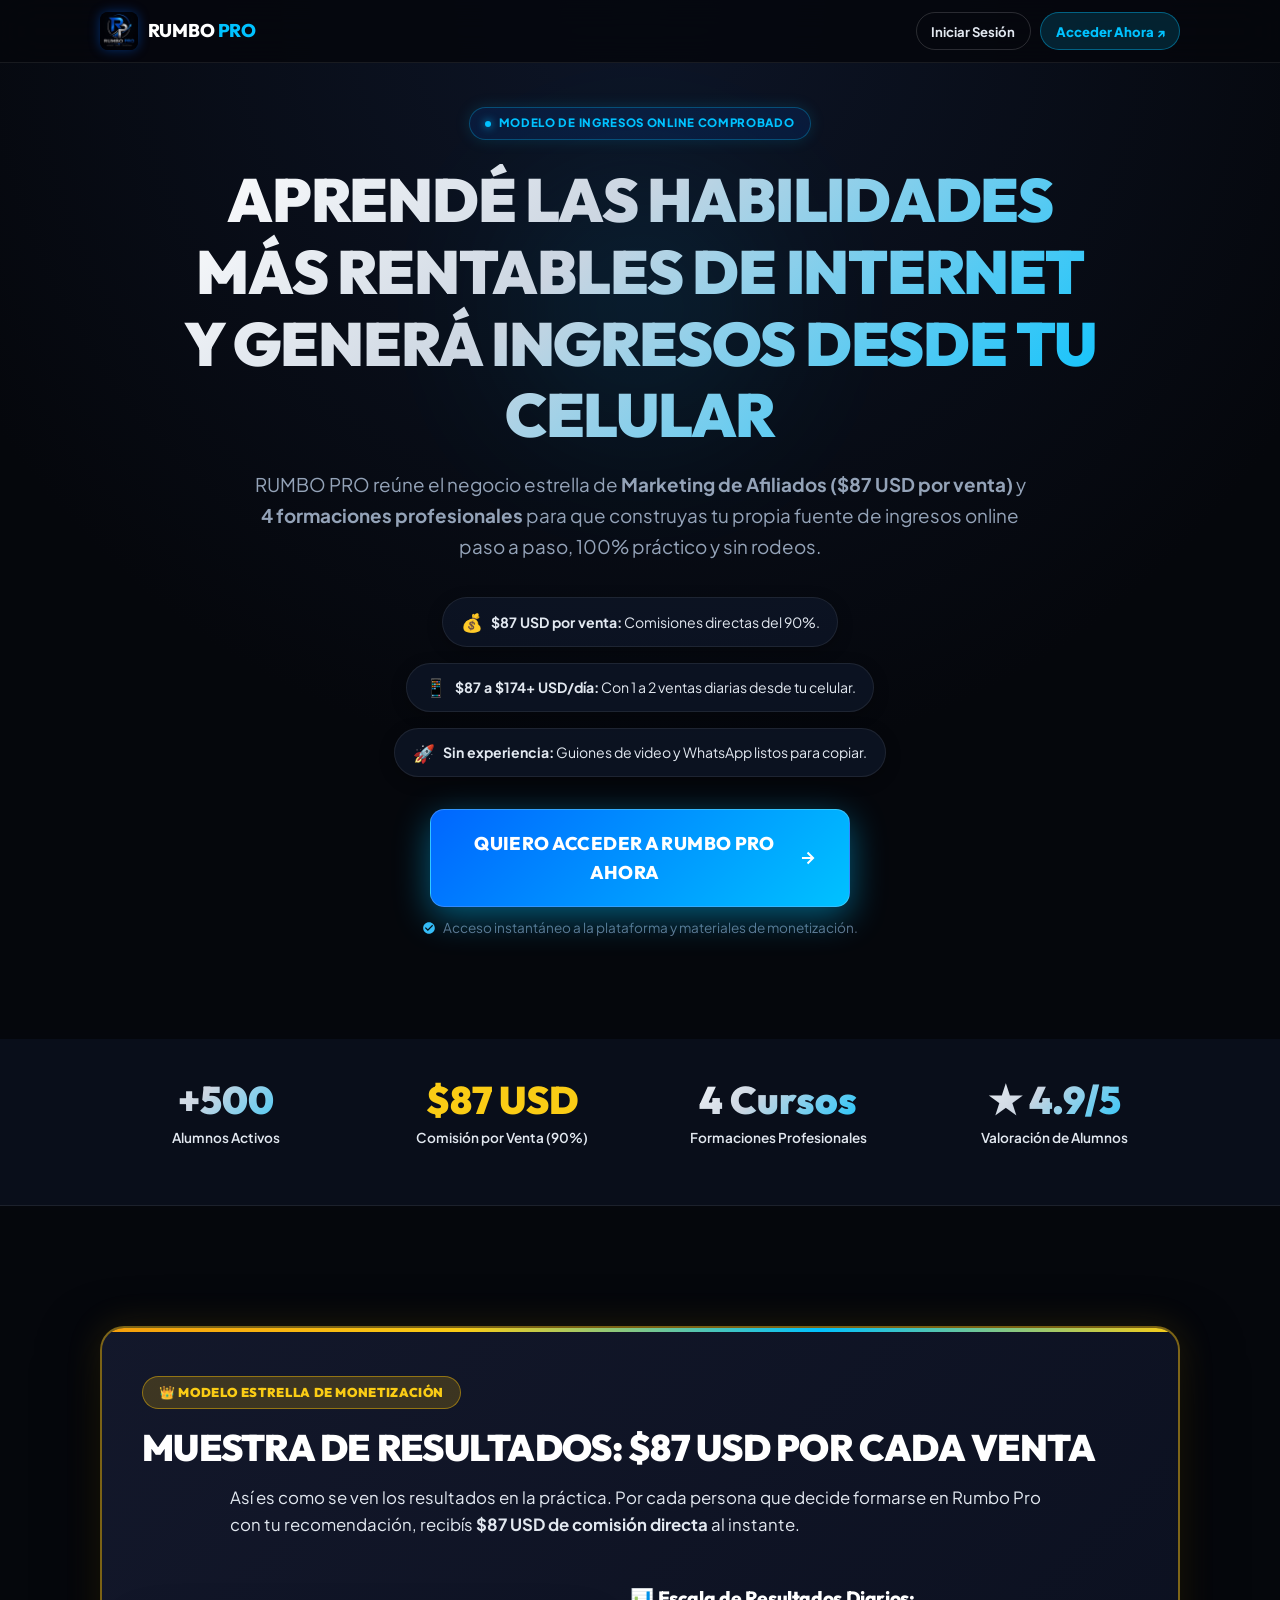
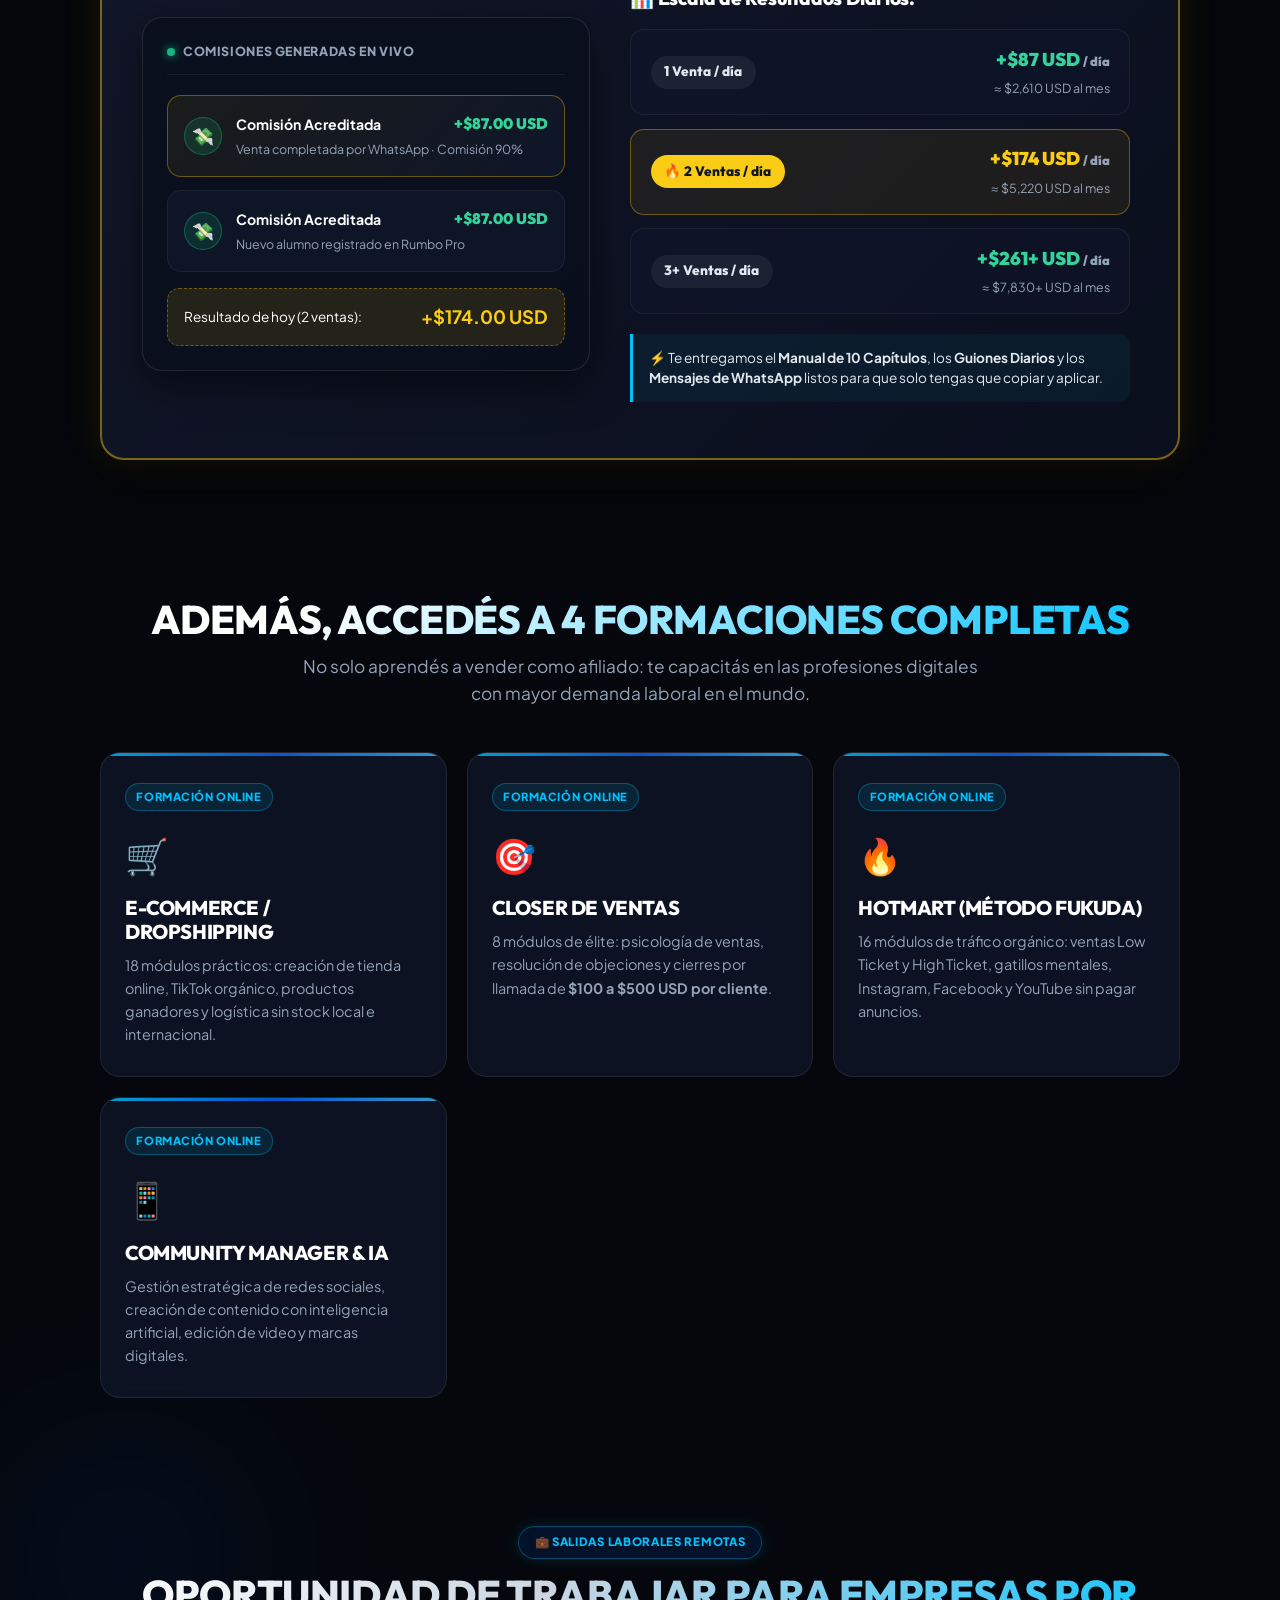
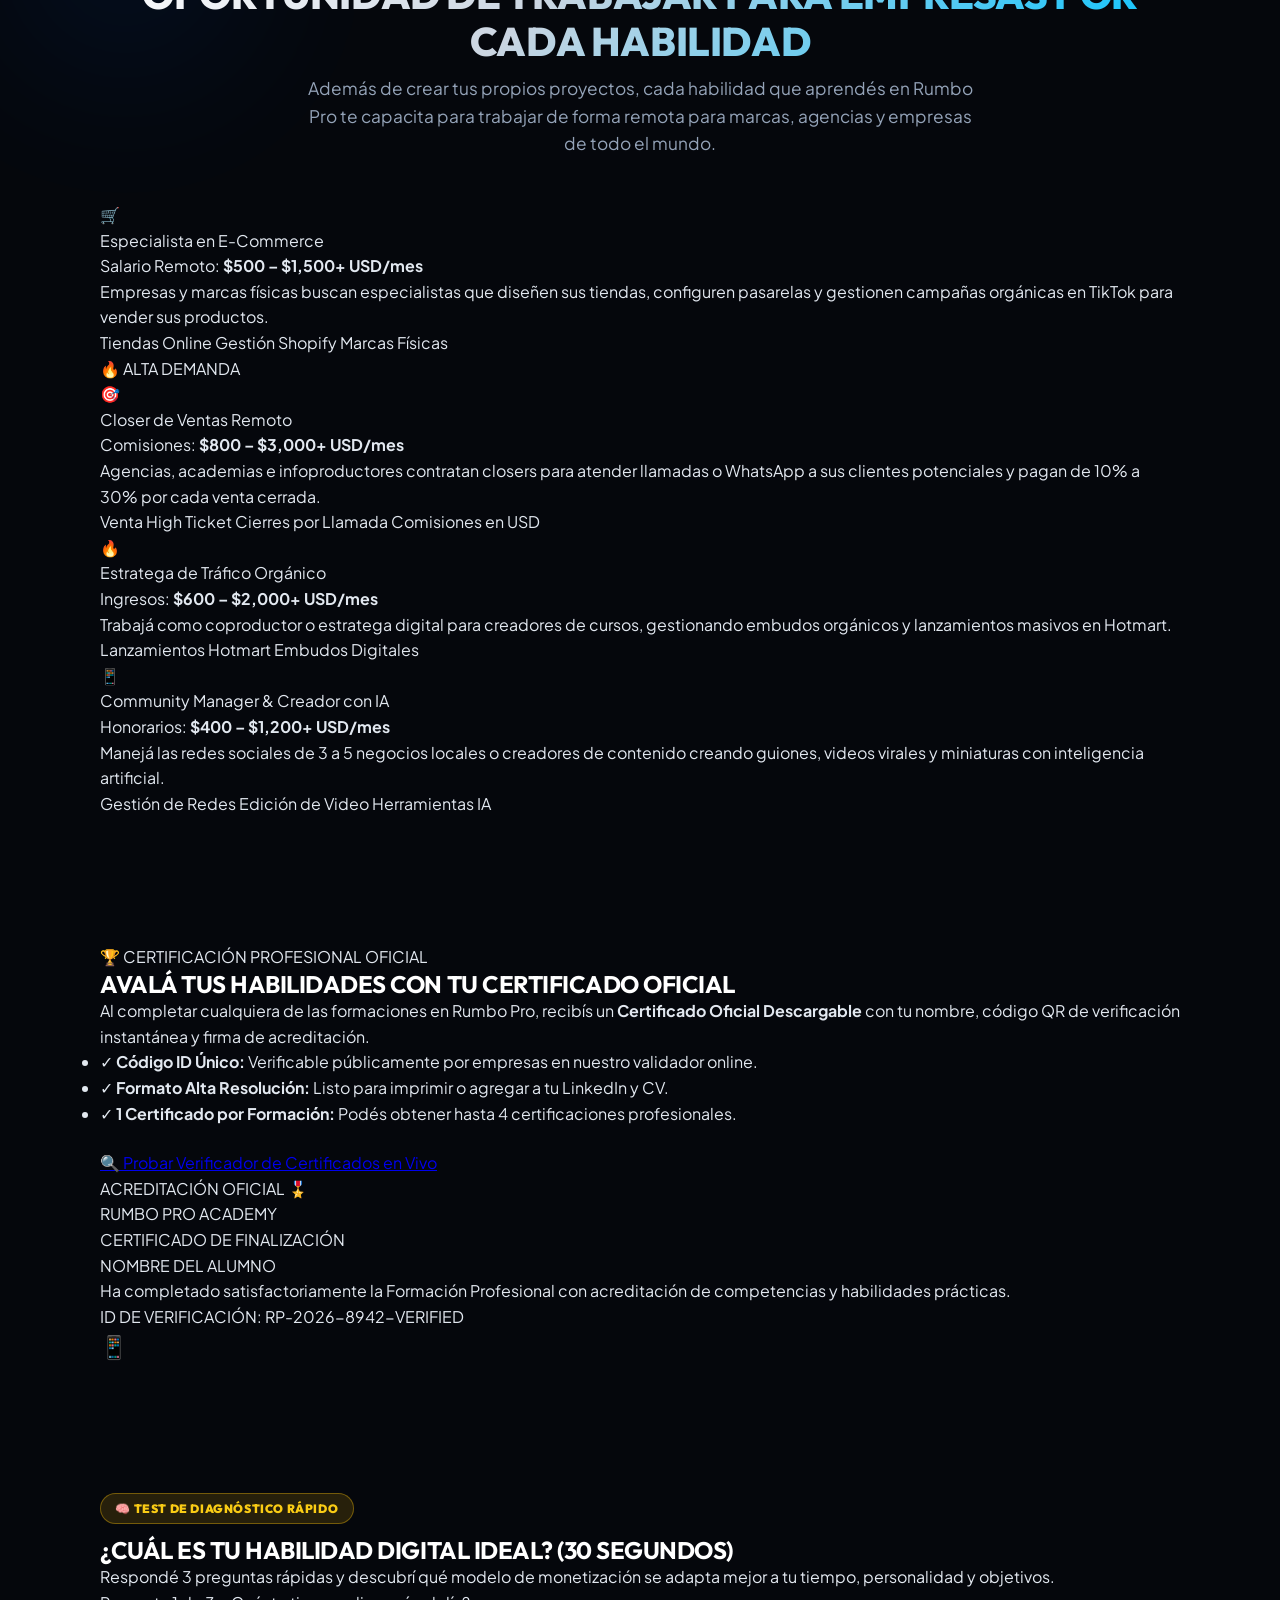
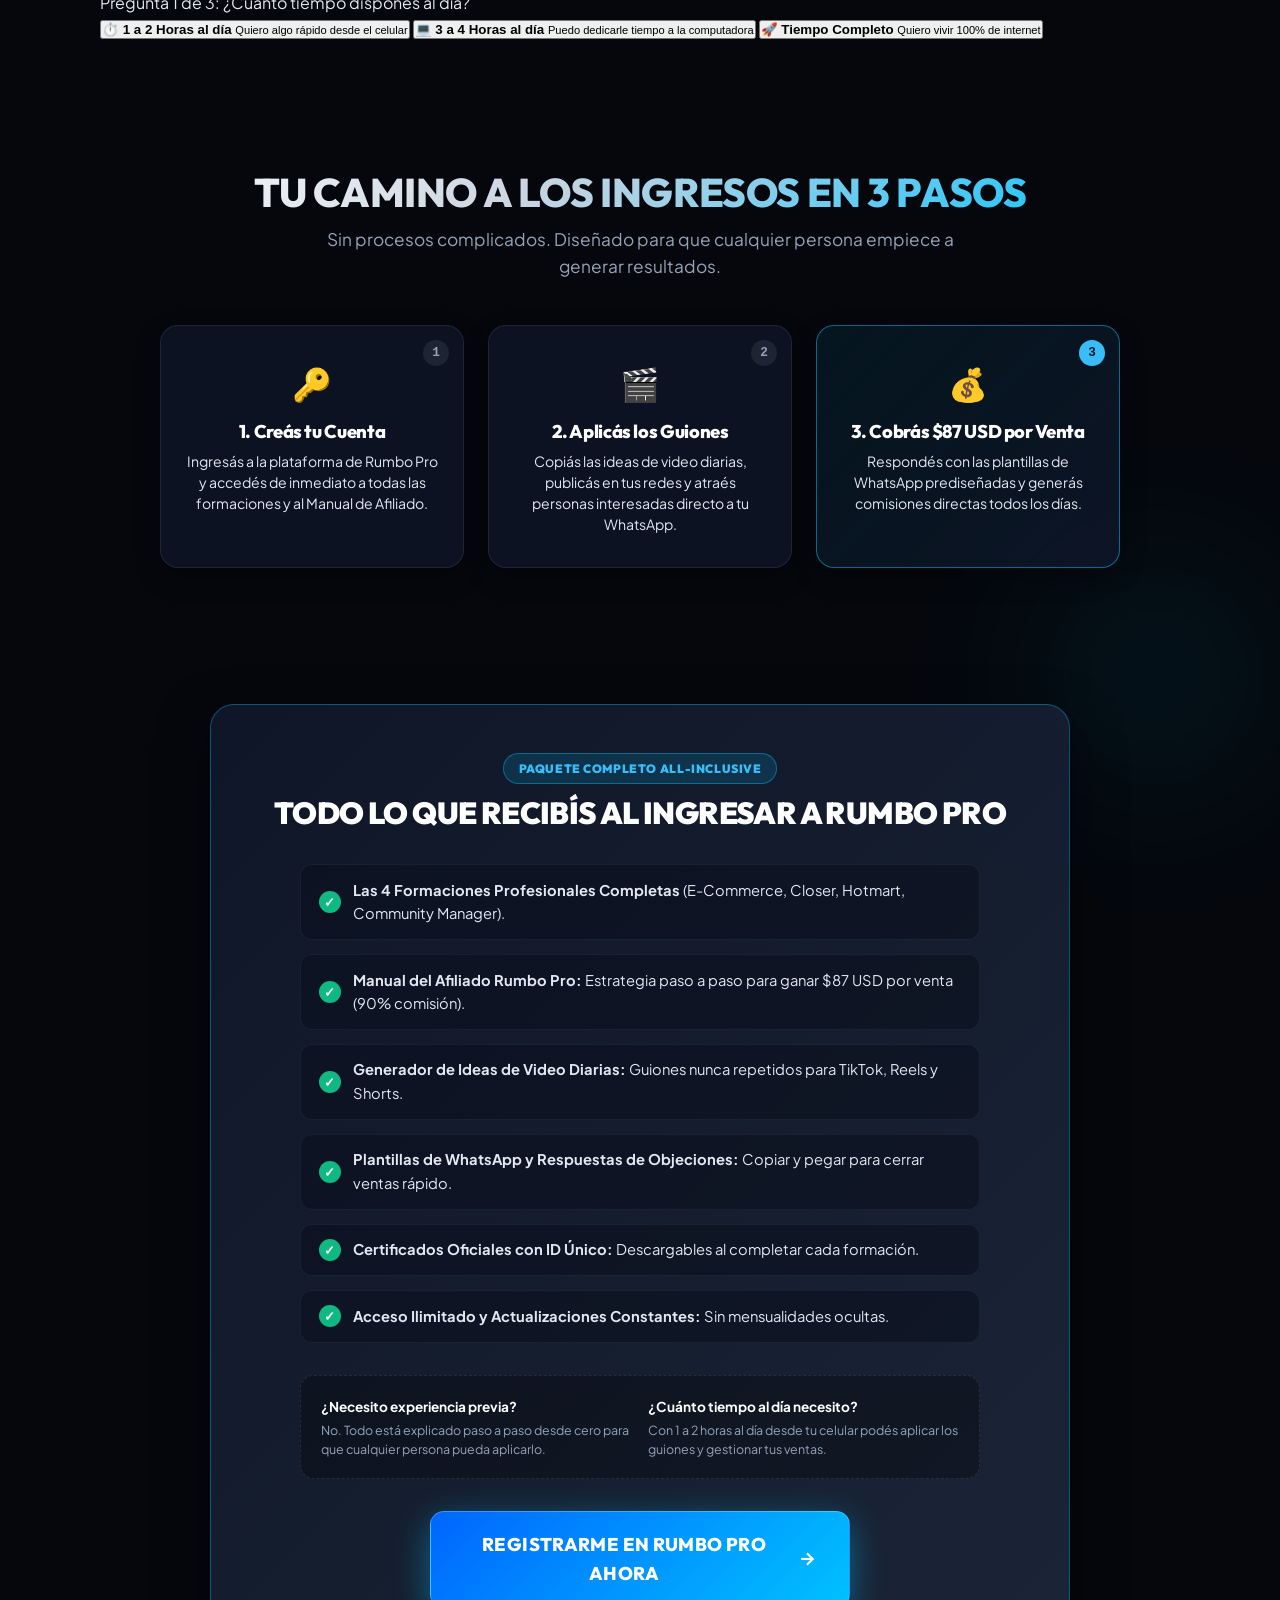
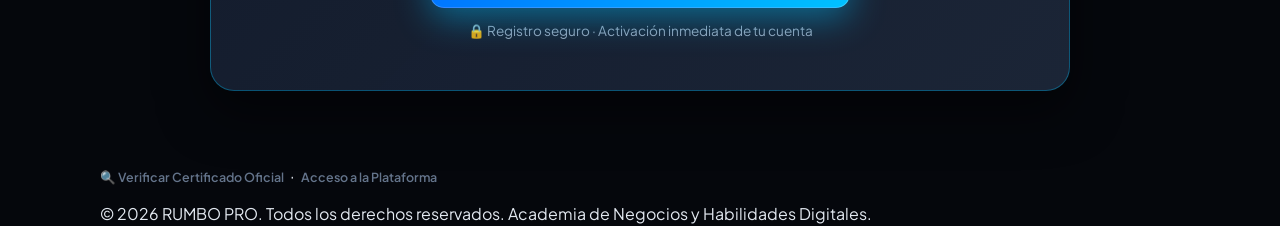
==== commit 43ac1028: "Add 3D certificate showcase, career opportunities for companies, and interactive diagnostic quiz: in" ====
--- a/index.html
+++ b/index.html
@@ -276,6 +276,266 @@
   </section>
 
   <!-- ==========================================================================
+       BLOQUE 3.5 — OPORTUNIDAD DE TRABAJAR PARA EMPRESAS (SALIDAS LABORALES)
+       ========================================================================== -->
+  <section class="section-career-opportunities" id="oportunidades-empresas">
+    <div class="container">
+      
+      <div class="section-header reveal-on-scroll">
+        <span class="hero-badge" style="margin-bottom:0.75rem;">💼 SALIDAS LABORALES REMOTAS</span>
+        <h2 class="section-title gradient-text">
+          OPORTUNIDAD DE TRABAJAR PARA EMPRESAS POR CADA HABILIDAD
+        </h2>
+        <p class="section-subtitle">
+          Además de crear tus propios proyectos, cada habilidad que aprendés en Rumbo Pro te capacita para trabajar de forma remota para marcas, agencias y empresas de todo el mundo.
+        </p>
+      </div>
+
+      <div class="career-grid reveal-on-scroll">
+        
+        <!-- Career 1 -->
+        <div class="career-card">
+          <div class="career-icon">🛒</div>
+          <div class="career-role">Especialista en E-Commerce</div>
+          <div class="career-salary">Salario Remoto: <strong>$500 – $1,500+ USD/mes</strong></div>
+          <p class="career-desc">
+            Empresas y marcas físicas buscan especialistas que diseñen sus tiendas, configuren pasarelas y gestionen campañas orgánicas en TikTok para vender sus productos.
+          </p>
+          <div class="career-tags">
+            <span>Tiendas Online</span>
+            <span>Gestión Shopify</span>
+            <span>Marcas Físicas</span>
+          </div>
+        </div>
+
+        <!-- Career 2 -->
+        <div class="career-card highlight-career">
+          <span class="popular-job-tag">🔥 ALTA DEMANDA</span>
+          <div class="career-icon">🎯</div>
+          <div class="career-role">Closer de Ventas Remoto</div>
+          <div class="career-salary">Comisiones: <strong>$800 – $3,000+ USD/mes</strong></div>
+          <p class="career-desc">
+            Agencias, academias e infoproductores contratan closers para atender llamadas o WhatsApp a sus clientes potenciales y pagan de 10% a 30% por cada venta cerrada.
+          </p>
+          <div class="career-tags">
+            <span>Venta High Ticket</span>
+            <span>Cierres por Llamada</span>
+            <span>Comisiones en USD</span>
+          </div>
+        </div>
+
+        <!-- Career 3 -->
+        <div class="career-card">
+          <div class="career-icon">🔥</div>
+          <div class="career-role">Estratega de Tráfico Orgánico</div>
+          <div class="career-salary">Ingresos: <strong>$600 – $2,000+ USD/mes</strong></div>
+          <p class="career-desc">
+            Trabajá como coproductor o estratega digital para creadores de cursos, gestionando embudos orgánicos y lanzamientos masivos en Hotmart.
+          </p>
+          <div class="career-tags">
+            <span>Lanzamientos</span>
+            <span>Hotmart</span>
+            <span>Embudos Digitales</span>
+          </div>
+        </div>
+
+        <!-- Career 4 -->
+        <div class="career-card">
+          <div class="career-icon">📱</div>
+          <div class="career-role">Community Manager & Creador con IA</div>
+          <div class="career-salary">Honorarios: <strong>$400 – $1,200+ USD/mes</strong></div>
+          <p class="career-desc">
+            Manejá las redes sociales de 3 a 5 negocios locales o creadores de contenido creando guiones, videos virales y miniaturas con inteligencia artificial.
+          </p>
+          <div class="career-tags">
+            <span>Gestión de Redes</span>
+            <span>Edición de Video</span>
+            <span>Herramientas IA</span>
+          </div>
+        </div>
+
+      </div>
+
+    </div>
+  </section>
+
+  <!-- ==========================================================================
+       BLOQUE 3.6 — CERTIFICADO OFICIAL 3D CON ID ÚNICO VERIFICABLE
+       ========================================================================== -->
+  <section class="section-certificate-showcase" id="certificados">
+    <div class="container">
+      
+      <div class="cert-showcase-container reveal-on-scroll">
+        <div class="cert-text-col">
+          <span class="cert-pill">🏆 CERTIFICACIÓN PROFESIONAL OFICIAL</span>
+          <h2 class="cert-heading">
+            AVALÁ TUS HABILIDADES CON TU CERTIFICADO OFICIAL
+          </h2>
+          <p class="cert-subtext">
+            Al completar cualquiera de las formaciones en Rumbo Pro, recibís un <strong>Certificado Oficial Descargable</strong> con tu nombre, código QR de verificación instantánea y firma de acreditación.
+          </p>
+          
+          <ul class="cert-checklist">
+            <li>
+              <span class="cert-check">✓</span>
+              <span><strong>Código ID Único:</strong> Verificable públicamente por empresas en nuestro validador online.</span>
+            </li>
+            <li>
+              <span class="cert-check">✓</span>
+              <span><strong>Formato Alta Resolución:</strong> Listo para imprimir o agregar a tu LinkedIn y CV.</span>
+            </li>
+            <li>
+              <span class="cert-check">✓</span>
+              <span><strong>1 Certificado por Formación:</strong> Podés obtener hasta 4 certificaciones profesionales.</span>
+            </li>
+          </ul>
+
+          <div style="margin-top:1.5rem;">
+            <a href="app-platform.html#/verificar" class="btn-cert-verify">
+              🔍 Probar Verificador de Certificados en Vivo
+            </a>
+          </div>
+        </div>
+
+        <!-- 3D Certificate Preview Card -->
+        <div class="cert-card-3d-wrapper">
+          <div class="cert-card-3d">
+            <div class="cert-card-top-bar">
+              <span class="cert-badge-gold">ACREDITACIÓN OFICIAL</span>
+              <span class="cert-seal">🎖️</span>
+            </div>
+            <div class="cert-brand">RUMBO PRO ACADEMY</div>
+            <div class="cert-title-3d">CERTIFICADO DE FINALIZACIÓN</div>
+            <div class="cert-name-demo">NOMBRE DEL ALUMNO</div>
+            <p class="cert-desc-demo">Ha completado satisfactoriamente la Formación Profesional con acreditación de competencias y habilidades prácticas.</p>
+            
+            <div class="cert-footer-demo">
+              <div>
+                <span class="cert-code-label">ID DE VERIFICACIÓN:</span>
+                <span class="cert-code-val">RP-2026-8942-VERIFIED</span>
+              </div>
+              <div class="cert-qr-box">
+                <span style="font-size:1.4rem;">📱</span>
+              </div>
+            </div>
+          </div>
+        </div>
+
+      </div>
+
+    </div>
+  </section>
+
+  <!-- ==========================================================================
+       BLOQUE 3.7 — QUIZ INTERACTIVO: DESCUBRÍ TU RUTA DIGITAL IDEAL
+       ========================================================================== -->
+  <section class="section-quiz" id="quiz-diagnostico">
+    <div class="container">
+      
+      <div class="quiz-box reveal-on-scroll">
+        <span class="offer-pill" style="background:rgba(234,179,8,0.15); color:#facc15; border-color:rgba(234,179,8,0.4);">
+          🧠 TEST DE DIAGNÓSTICO RÁPIDO
+        </span>
+        <h2 class="quiz-title">
+          ¿CUÁL ES TU HABILIDAD DIGITAL IDEAL? (30 SEGUNDOS)
+        </h2>
+        <p class="quiz-subtitle">
+          Respondé 3 preguntas rápidas y descubrí qué modelo de monetización se adapta mejor a tu tiempo, personalidad y objetivos.
+        </p>
+
+        <!-- Interactive Quiz Container -->
+        <div id="interactive-quiz-container">
+          
+          <!-- Step 1 -->
+          <div class="quiz-step" id="quiz-step-1">
+            <div class="quiz-step-label">Pregunta 1 de 3: ¿Cuánto tiempo disponés al día?</div>
+            <div class="quiz-options-grid">
+              <button type="button" class="quiz-opt-btn" onclick="handleQuizAnswer(1, 'time_short')">
+                <span class="opt-emoji">⏱️</span>
+                <strong>1 a 2 Horas al día</strong>
+                <small>Quiero algo rápido desde el celular</small>
+              </button>
+              <button type="button" class="quiz-opt-btn" onclick="handleQuizAnswer(1, 'time_medium')">
+                <span class="opt-emoji">💻</span>
+                <strong>3 a 4 Horas al día</strong>
+                <small>Puedo dedicarle tiempo a la computadora</small>
+              </button>
+              <button type="button" class="quiz-opt-btn" onclick="handleQuizAnswer(1, 'time_full')">
+                <span class="opt-emoji">🚀</span>
+                <strong>Tiempo Completo</strong>
+                <small>Quiero vivir 100% de internet</small>
+              </button>
+            </div>
+          </div>
+
+          <!-- Step 2 (Hidden Initially) -->
+          <div class="quiz-step" id="quiz-step-2" style="display:none;">
+            <div class="quiz-step-label">Pregunta 2 de 3: ¿Qué estilo de trabajo preferís?</div>
+            <div class="quiz-options-grid">
+              <button type="button" class="quiz-opt-btn" onclick="handleQuizAnswer(2, 'style_anon')">
+                <span class="opt-emoji">👤</span>
+                <strong>Marca Incógnita</strong>
+                <small>Sin mostrar mi cara y por mensaje</small>
+              </button>
+              <button type="button" class="quiz-opt-btn" onclick="handleQuizAnswer(2, 'style_talk')">
+                <span class="opt-emoji">🎯</span>
+                <strong>Trato y Cierre Directo</strong>
+                <small>Hablando con prospectos y cobrando comisiones</small>
+              </button>
+              <button type="button" class="quiz-opt-btn" onclick="handleQuizAnswer(2, 'style_store')">
+                <span class="opt-emoji">🛒</span>
+                <strong>Crear Negocio / Tienda</strong>
+                <small>Vender productos físicos u organizar marcas</small>
+              </button>
+            </div>
+          </div>
+
+          <!-- Step 3 (Hidden Initially) -->
+          <div class="quiz-step" id="quiz-step-3" style="display:none;">
+            <div class="quiz-step-label">Pregunta 3 de 3: ¿Cuál es tu meta de ingresos mensual?</div>
+            <div class="quiz-options-grid">
+              <button type="button" class="quiz-opt-btn" onclick="handleQuizAnswer(3, 'goal_500')">
+                <span class="opt-emoji">💵</span>
+                <strong>$500 a $1,000 USD / mes</strong>
+                <small>Generar mis primeros ingresos extra</small>
+              </button>
+              <button type="button" class="quiz-opt-btn" onclick="handleQuizAnswer(3, 'goal_2000')">
+                <span class="opt-emoji">🔥</span>
+                <strong>$1,500 a $3,000 USD / mes</strong>
+                <small>Reemplazar un trabajo tradicional</small>
+              </button>
+              <button type="button" class="quiz-opt-btn" onclick="handleQuizAnswer(3, 'goal_5000')">
+                <span class="opt-emoji">💎</span>
+                <strong>+$5,000 USD / mes</strong>
+                <small>Escalar mi propio negocio digital</small>
+              </button>
+            </div>
+          </div>
+
+          <!-- Result View (Hidden Initially) -->
+          <div class="quiz-result-card" id="quiz-result-view" style="display:none;">
+            <div class="quiz-result-icon">🎯</div>
+            <span class="quiz-result-badge">TU RUTA DIGITAL RECOMENDADA</span>
+            <h3 class="quiz-result-title" id="quiz-result-title">Marketing de Afiliados + Closer de Ventas</h3>
+            <p class="quiz-result-desc" id="quiz-result-desc">
+              Tu perfil es ideal para monetizar recomendando formaciones con guiones listos y cerrando ventas por WhatsApp para generar de $87 a $174+ USD por día.
+            </p>
+            <div style="margin-top:1.5rem;">
+              <a href="app-platform.html#/registro" class="btn-primary" style="display:inline-flex;">
+                COMENZAR CON MI RUTA RECOMENDADA →
+              </a>
+            </div>
+            <button type="button" class="btn-retake-quiz" onclick="restartQuiz()">↺ Reiniciar Test</button>
+          </div>
+
+        </div>
+
+      </div>
+
+    </div>
+  </section>
+
+  <!-- ==========================================================================
        BLOQUE 4 — EL MÉTODO EN 3 PASOS SIMPLES
        ========================================================================== -->
   <section class="section-method" id="metodo">
--- a/styles.css
+++ b/styles.css
@@ -1617,78 +1617,210 @@
   line-height: 1.6;
 }
 
-/* Star Features 3 Pillars */
-.star-features-grid {
+/* Results Showcase Layout */
+.results-showcase-grid {
   display: grid;
-  grid-template-columns: repeat(3, 1fr);
-  gap: 1.5rem;
-  margin-bottom: 2rem;
+  grid-template-columns: 1fr 1.15fr;
+  gap: 2rem;
+  align-items: center;
   text-align: left;
 }
 
-.star-feat-card {
-  background: rgba(10, 15, 29, 0.85);
-  border: 1px solid rgba(255, 255, 255, 0.08);
-  border-radius: 18px;
-  padding: 1.75rem 1.4rem;
-  transition: transform 0.25s ease, border-color 0.25s ease;
-}
-
-.star-feat-card:hover {
-  transform: translateY(-4px);
+/* Left: Notifications Mockup Card */
+.notifications-mockup-card {
+  background: rgba(10, 15, 29, 0.95);
+  border: 1px solid rgba(255, 255, 255, 0.1);
+  border-radius: 20px;
+  padding: 1.5rem;
+  box-shadow: 0 15px 40px rgba(0, 0, 0, 0.5);
+}
+
+.notif-header {
+  display: flex;
+  align-items: center;
+  gap: 0.5rem;
+  font-size: 0.78rem;
+  font-weight: 800;
+  color: #94a3b8;
+  text-transform: uppercase;
+  letter-spacing: 0.05em;
+  margin-bottom: 1.25rem;
+  padding-bottom: 0.75rem;
+  border-bottom: 1px solid rgba(255, 255, 255, 0.06);
+}
+
+.notif-live-dot {
+  width: 8px;
+  height: 8px;
+  background: #10b981;
+  border-radius: 50%;
+  box-shadow: 0 0 10px #10b981;
+  animation: pulseLive 2s infinite;
+}
+
+@keyframes pulseLive {
+  0%, 100% { opacity: 1; transform: scale(1); }
+  50% { opacity: 0.4; transform: scale(1.3); }
+}
+
+.notif-item {
+  display: flex;
+  align-items: center;
+  gap: 0.85rem;
+  background: rgba(15, 23, 42, 0.8);
+  border: 1px solid rgba(255, 255, 255, 0.06);
+  border-radius: 14px;
+  padding: 1rem;
+  margin-bottom: 0.85rem;
+  transition: transform 0.2s ease;
+}
+
+.notif-item.highlight-notif {
   border-color: rgba(234, 179, 8, 0.4);
-}
-
-.s-feat-icon {
-  font-size: 1.8rem;
-  margin-bottom: 0.75rem;
-}
-
-.s-feat-title {
+  background: linear-gradient(135deg, rgba(234, 179, 8, 0.08), rgba(15, 23, 42, 0.9));
+}
+
+.notif-icon-circle {
+  width: 38px;
+  height: 38px;
+  border-radius: 50%;
+  background: rgba(16, 185, 129, 0.15);
+  border: 1px solid rgba(16, 185, 129, 0.4);
+  display: flex;
+  align-items: center;
+  justify-content: center;
+  font-size: 1.1rem;
+  flex-shrink: 0;
+}
+
+.notif-body {
+  flex: 1;
+}
+
+.notif-top-row {
+  display: flex;
+  justify-content: space-between;
+  align-items: center;
+  margin-bottom: 0.2rem;
+}
+
+.notif-top-row strong {
+  font-size: 0.88rem;
+  color: #ffffff;
+}
+
+.notif-val {
   font-family: var(--font-heading);
-  font-size: 1.1rem;
-  font-weight: 800;
+  font-weight: 900;
+  font-size: 0.95rem;
+  color: #34d399;
+}
+
+.notif-desc {
+  font-size: 0.78rem;
+  color: var(--text-muted);
+  margin: 0;
+}
+
+.notif-summary-pill {
+  background: rgba(234, 179, 8, 0.12);
+  border: 1px dashed rgba(234, 179, 8, 0.4);
+  border-radius: 12px;
+  padding: 0.85rem 1rem;
+  display: flex;
+  justify-content: space-between;
+  align-items: center;
+  font-size: 0.85rem;
   color: #ffffff;
-  margin-bottom: 0.5rem;
-}
-
-.s-feat-text {
-  font-size: 0.88rem;
-  color: var(--text-silver);
-  line-height: 1.55;
-  margin: 0;
-}
-
-/* Star Tools Bar */
-.star-tools-bar {
-  background: rgba(15, 23, 42, 0.8);
-  border: 1px solid rgba(255, 255, 255, 0.08);
+  margin-top: 1rem;
+}
+
+/* Right: Results Breakdown Card */
+.results-breakdown-card {
+  padding: 0.5rem;
+}
+
+.breakdown-title {
+  font-family: var(--font-heading);
+  font-size: 1.2rem;
+  font-weight: 800;
+  color: #ffffff;
+  margin-bottom: 1.25rem;
+}
+
+.scale-row {
+  display: flex;
+  align-items: center;
+  justify-content: space-between;
+  background: rgba(15, 23, 42, 0.6);
+  border: 1px solid rgba(255, 255, 255, 0.06);
   border-radius: 14px;
-  padding: 1rem 1.5rem;
-  display: flex;
-  align-items: center;
-  justify-content: center;
-  gap: 1.25rem;
-  flex-wrap: wrap;
-  max-width: 820px;
-  margin: 0 auto;
-}
-
-.star-tools-label {
+  padding: 0.9rem 1.2rem;
+  margin-bottom: 0.85rem;
+  transition: transform 0.2s ease;
+}
+
+.scale-row:hover {
+  transform: translateX(4px);
+}
+
+.scale-row.highlight-scale-row {
+  border-color: rgba(234, 179, 8, 0.4);
+  background: rgba(234, 179, 8, 0.08);
+}
+
+.scale-badge {
   font-family: var(--font-heading);
-  font-size: 0.8rem;
-  font-weight: 900;
-  color: #facc15;
-  letter-spacing: 0.05em;
-}
-
-.star-tools-items {
-  display: flex;
-  gap: 1rem;
-  flex-wrap: wrap;
+  font-weight: 800;
   font-size: 0.85rem;
   color: var(--text-silver);
-  font-weight: 600;
+  background: rgba(255, 255, 255, 0.06);
+  padding: 0.35rem 0.85rem;
+  border-radius: 20px;
+}
+
+.star-scale-badge {
+  background: #facc15;
+  color: #0f172a;
+}
+
+.scale-info {
+  text-align: right;
+}
+
+.scale-info strong {
+  display: block;
+  font-family: var(--font-heading);
+  font-size: 1.15rem;
+  font-weight: 900;
+  color: #34d399;
+}
+
+.scale-info strong span {
+  font-size: 0.8rem;
+  color: #94a3b8;
+}
+
+.scale-info small {
+  font-size: 0.78rem;
+  color: var(--text-muted);
+}
+
+.scale-footer-note {
+  font-size: 0.85rem;
+  color: var(--text-silver);
+  line-height: 1.5;
+  margin-top: 1.25rem;
+  padding: 0.85rem 1rem;
+  background: rgba(0, 194, 255, 0.06);
+  border-left: 3px solid #00c2ff;
+  border-radius: 0 10px 10px 0;
+}
+
+@media (max-width: 768px) {
+  .results-showcase-grid {
+    grid-template-columns: 1fr;
+  }
 }
 
 /* Method Section */
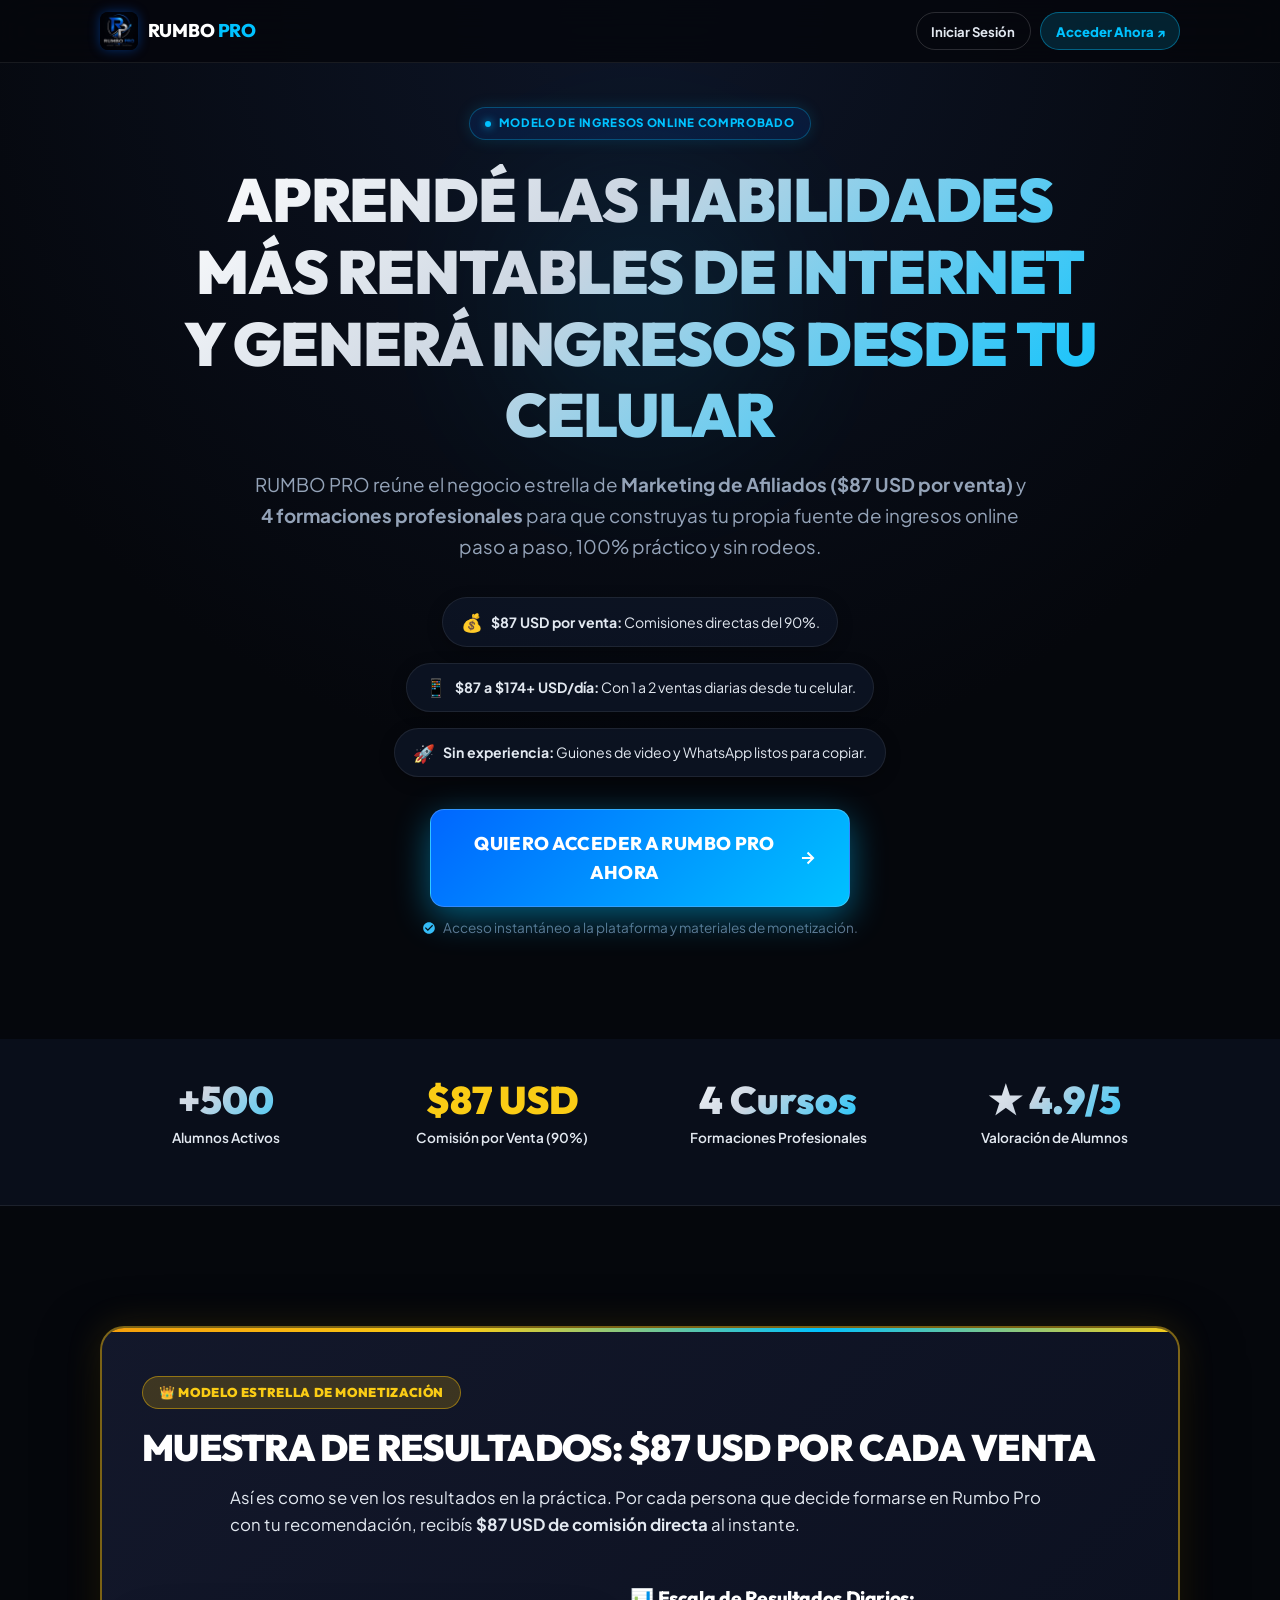
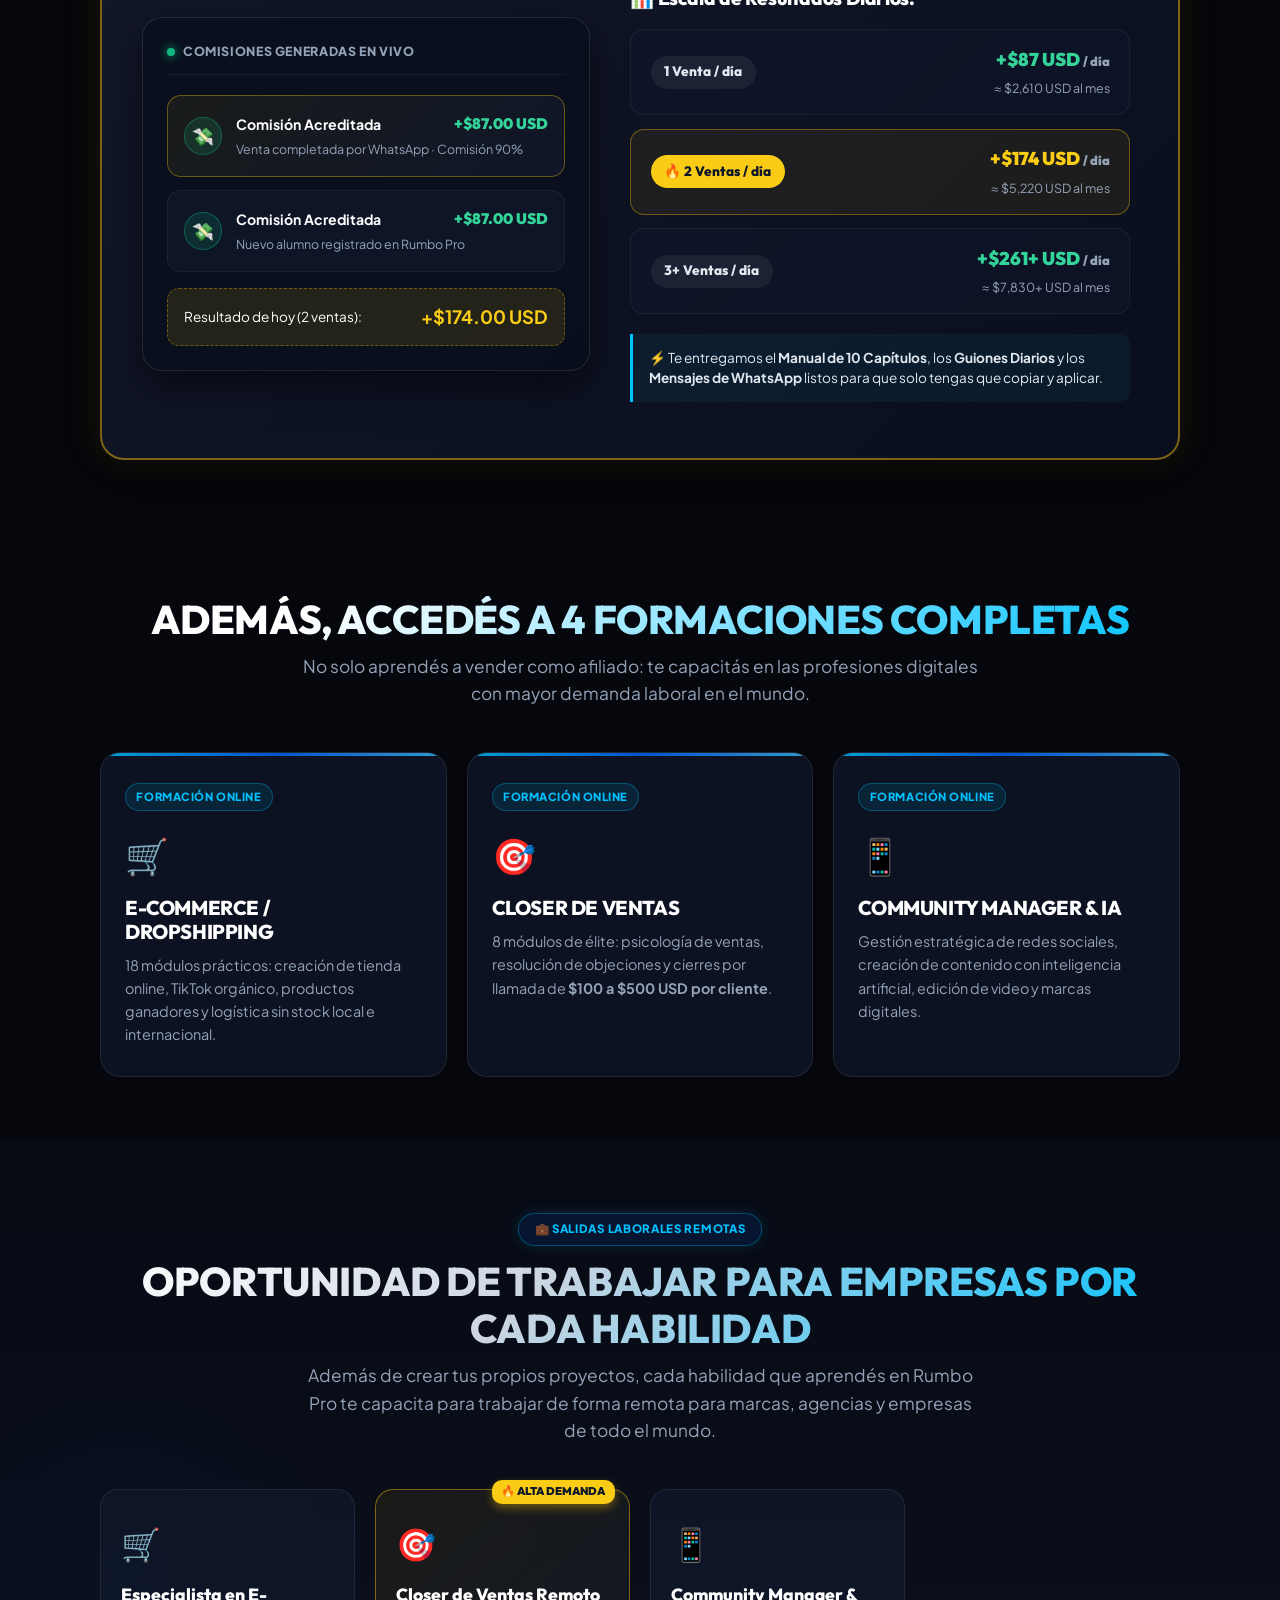
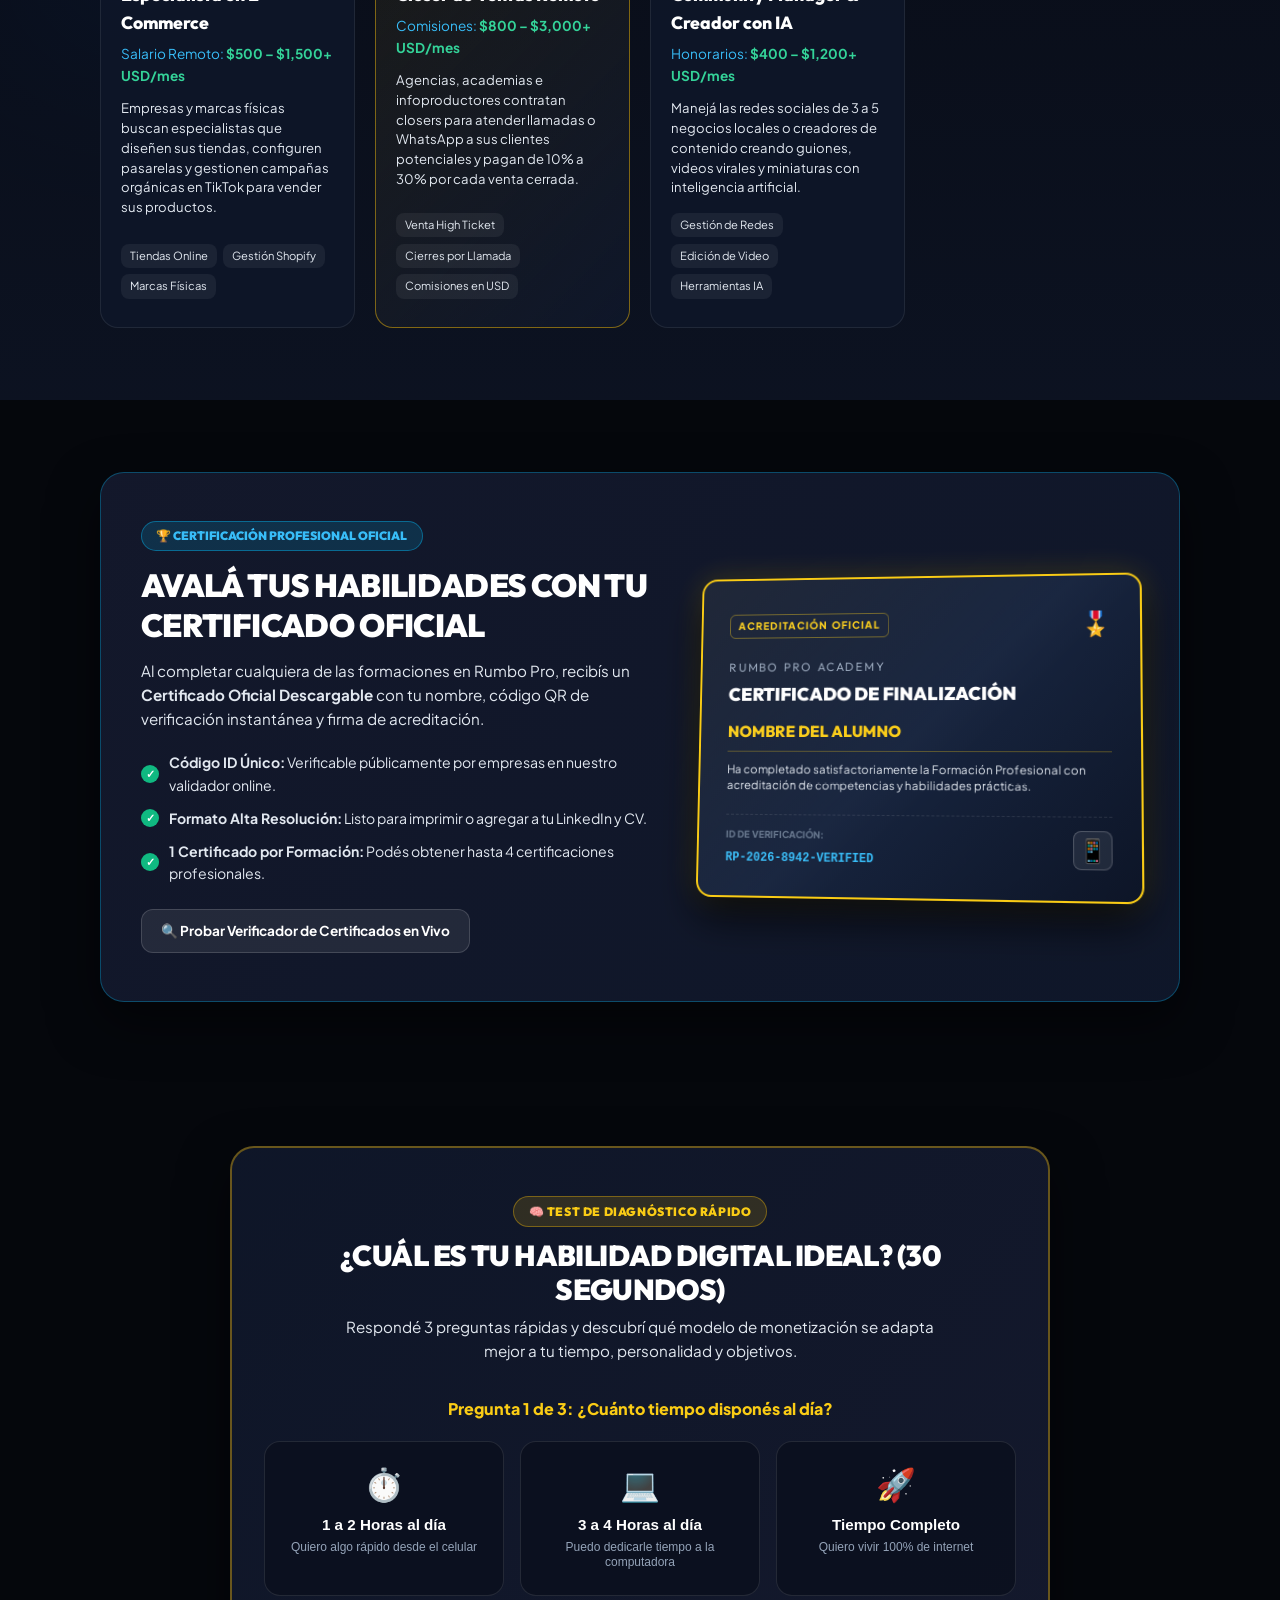
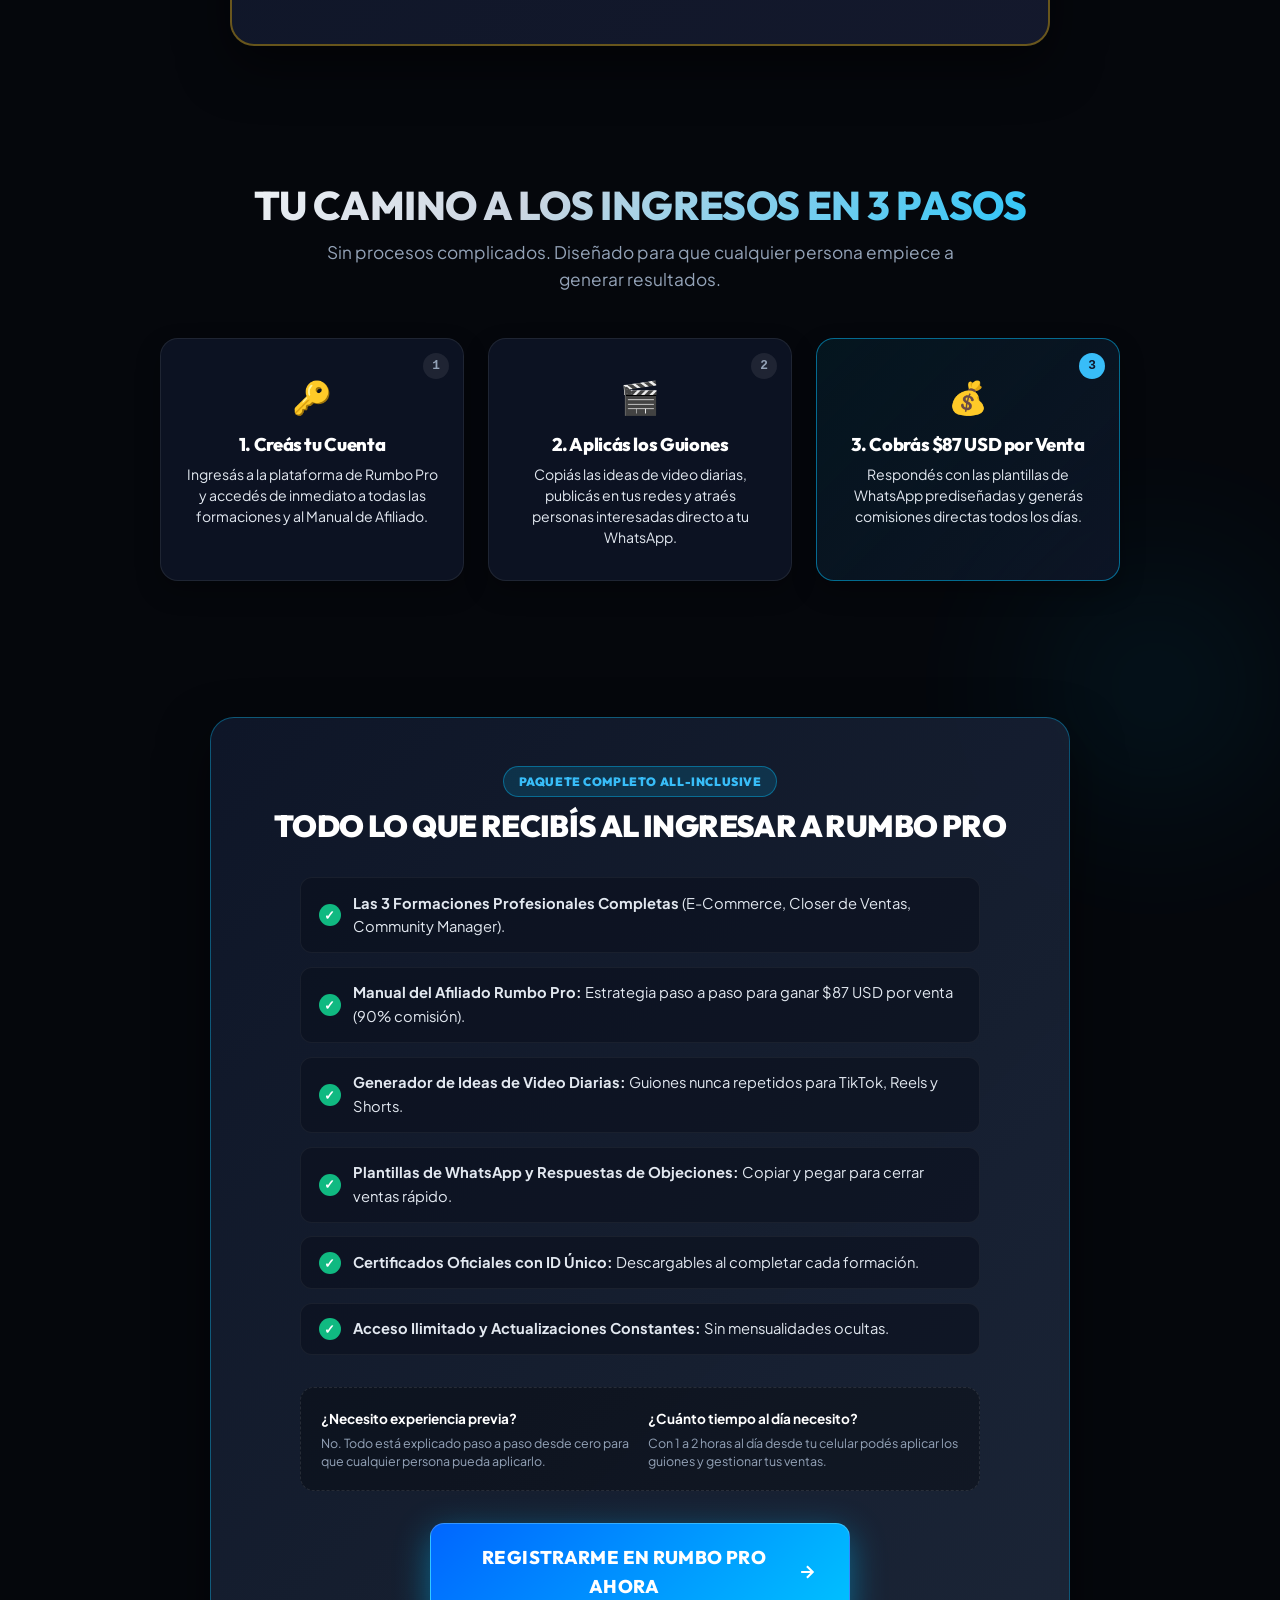
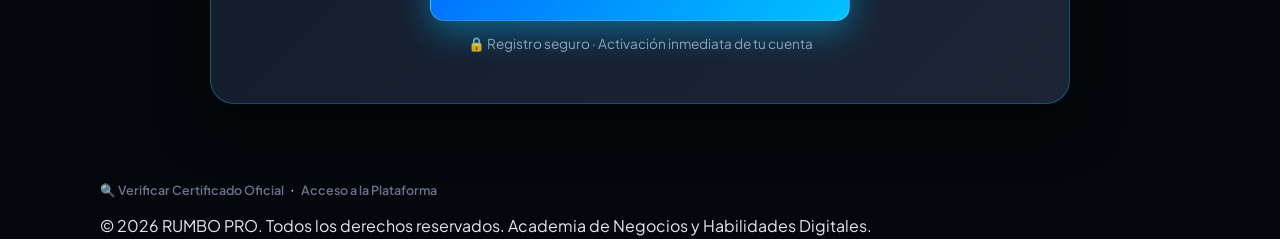
==== commit c0efb41f: "Remove Hotmart course and update platform to 3 core skills (index.html)" ====
--- a/index.html
+++ b/index.html
@@ -4,7 +4,7 @@
   <meta charset="UTF-8">
   <meta name="viewport" content="width=device-width, initial-scale=1.0">
   <title>RUMBO PRO — Academia de Negocios y Habilidades Digitales</title>
-  <meta name="description" content="Aprendé habilidades digitales y generá ingresos online. Marketing de Afiliados al 90% ($87 USD por venta), E-Commerce, Closer de Ventas, Hotmart y Community Manager.">
+  <meta name="description" content="Aprendé habilidades digitales y generá ingresos online. Marketing de Afiliados al 90% ($87 USD por venta), E-Commerce, Closer de Ventas y Community Manager con IA.">
   
   <!-- Favicon / Logo -->
   <link rel="icon" type="image/jpeg" href="assets/logo.jpg">
@@ -252,17 +252,6 @@
         <div class="course-card">
           <div class="course-glow-bar"></div>
           <span class="course-badge">FORMACIÓN ONLINE</span>
-          <div class="course-icon">🔥</div>
-          <h3 class="course-title">HOTMART (MÉTODO FUKUDA)</h3>
-          <p class="course-text">
-            16 módulos de tráfico orgánico: ventas Low Ticket y High Ticket, gatillos mentales, Instagram, Facebook y YouTube sin pagar anuncios.
-          </p>
-        </div>
-
-        <!-- Course 4 -->
-        <div class="course-card">
-          <div class="course-glow-bar"></div>
-          <span class="course-badge">FORMACIÓN ONLINE</span>
           <div class="course-icon">📱</div>
           <h3 class="course-title">COMMUNITY MANAGER & IA</h3>
           <p class="course-text">
@@ -325,21 +314,6 @@
         </div>
 
         <!-- Career 3 -->
-        <div class="career-card">
-          <div class="career-icon">🔥</div>
-          <div class="career-role">Estratega de Tráfico Orgánico</div>
-          <div class="career-salary">Ingresos: <strong>$600 – $2,000+ USD/mes</strong></div>
-          <p class="career-desc">
-            Trabajá como coproductor o estratega digital para creadores de cursos, gestionando embudos orgánicos y lanzamientos masivos en Hotmart.
-          </p>
-          <div class="career-tags">
-            <span>Lanzamientos</span>
-            <span>Hotmart</span>
-            <span>Embudos Digitales</span>
-          </div>
-        </div>
-
-        <!-- Career 4 -->
         <div class="career-card">
           <div class="career-icon">📱</div>
           <div class="career-role">Community Manager & Creador con IA</div>
@@ -589,7 +563,7 @@
         <div class="offer-items-grid">
           <div class="offer-item">
             <span class="offer-check">✓</span>
-            <span><strong>Las 4 Formaciones Profesionales Completas</strong> (E-Commerce, Closer, Hotmart, Community Manager).</span>
+            <span><strong>Las 3 Formaciones Profesionales Completas</strong> (E-Commerce, Closer de Ventas, Community Manager).</span>
           </div>
           <div class="offer-item">
             <span class="offer-check">✓</span>
--- a/styles.css
+++ b/styles.css
@@ -1996,22 +1996,483 @@
   margin-top: 1.5rem;
 }
 
-@media (max-width: 768px) {
-  .earnings-math-grid {
+/* ==========================================================================
+   CAREER OPPORTUNITIES (TRABAJAR PARA EMPRESAS)
+   ========================================================================== */
+.section-career-opportunities {
+  padding: 4.5rem 0;
+  background: linear-gradient(180deg, rgba(10, 15, 30, 0.4) 0%, rgba(15, 23, 42, 0.7) 100%);
+}
+
+.career-grid {
+  display: grid;
+  grid-template-columns: repeat(4, 1fr);
+  gap: 1.25rem;
+}
+
+.career-card {
+  background: rgba(15, 23, 42, 0.85);
+  border: 1px solid var(--border-light);
+  border-radius: 18px;
+  padding: 1.75rem 1.25rem;
+  position: relative;
+  transition: transform 0.25s ease, border-color 0.25s ease;
+  display: flex;
+  flex-direction: column;
+}
+
+.career-card:hover {
+  transform: translateY(-5px);
+  border-color: rgba(0, 194, 255, 0.4);
+}
+
+.career-card.highlight-career {
+  border-color: rgba(234, 179, 8, 0.5);
+  background: linear-gradient(135deg, rgba(234, 179, 8, 0.08), rgba(15, 23, 42, 0.95));
+}
+
+.popular-job-tag {
+  position: absolute;
+  top: -10px;
+  right: 14px;
+  background: #facc15;
+  color: #0f172a;
+  font-family: var(--font-heading);
+  font-weight: 900;
+  font-size: 0.7rem;
+  padding: 0.2rem 0.6rem;
+  border-radius: 10px;
+  box-shadow: 0 4px 10px rgba(234, 179, 8, 0.4);
+}
+
+.career-icon {
+  font-size: 2rem;
+  margin-bottom: 0.75rem;
+}
+
+.career-role {
+  font-family: var(--font-heading);
+  font-size: 1.1rem;
+  font-weight: 800;
+  color: #ffffff;
+  margin-bottom: 0.35rem;
+}
+
+.career-salary {
+  font-size: 0.85rem;
+  color: #38bdf8;
+  margin-bottom: 0.75rem;
+}
+
+.career-salary strong {
+  color: #34d399;
+}
+
+.career-desc {
+  font-size: 0.82rem;
+  color: var(--text-silver);
+  line-height: 1.5;
+  margin-bottom: 1rem;
+  flex-grow: 1;
+}
+
+.career-tags {
+  display: flex;
+  flex-wrap: wrap;
+  gap: 0.4rem;
+}
+
+.career-tags span {
+  font-size: 0.7rem;
+  background: rgba(255, 255, 255, 0.06);
+  color: var(--text-silver);
+  padding: 0.2rem 0.55rem;
+  border-radius: 8px;
+}
+
+@media (max-width: 1024px) {
+  .career-grid {
+    grid-template-columns: repeat(2, 1fr);
+  }
+}
+
+@media (max-width: 640px) {
+  .career-grid {
     grid-template-columns: 1fr;
   }
-  .star-perks-grid {
+}
+
+/* ==========================================================================
+   CERTIFICADO OFICIAL 3D SHOWCASE
+   ========================================================================== */
+.section-certificate-showcase {
+  padding: 4.5rem 0;
+}
+
+.cert-showcase-container {
+  background: linear-gradient(135deg, rgba(20, 25, 45, 0.95), rgba(15, 23, 42, 0.98));
+  border: 1px solid rgba(0, 194, 255, 0.3);
+  border-radius: 24px;
+  padding: 3rem 2.5rem;
+  display: grid;
+  grid-template-columns: 1.15fr 1fr;
+  gap: 2.5rem;
+  align-items: center;
+  box-shadow: 0 20px 50px rgba(0, 0, 0, 0.5);
+}
+
+.cert-pill {
+  display: inline-block;
+  background: rgba(0, 194, 255, 0.15);
+  color: #38bdf8;
+  border: 1px solid rgba(0, 194, 255, 0.4);
+  font-family: var(--font-heading);
+  font-weight: 900;
+  font-size: 0.75rem;
+  padding: 0.3rem 0.9rem;
+  border-radius: 20px;
+  margin-bottom: 0.85rem;
+}
+
+.cert-heading {
+  font-family: var(--font-heading);
+  font-size: clamp(1.4rem, 2.5vw, 2rem);
+  font-weight: 900;
+  color: #ffffff;
+  margin-bottom: 0.85rem;
+  line-height: 1.25;
+}
+
+.cert-subtext {
+  font-size: 0.95rem;
+  color: var(--text-silver);
+  line-height: 1.6;
+  margin-bottom: 1.25rem;
+}
+
+.cert-checklist {
+  list-style: none;
+  padding: 0;
+  margin: 0 0 1.5rem 0;
+}
+
+.cert-checklist li {
+  display: flex;
+  align-items: center;
+  gap: 0.65rem;
+  font-size: 0.88rem;
+  color: var(--text-silver);
+  margin-bottom: 0.65rem;
+}
+
+.cert-check {
+  width: 18px;
+  height: 18px;
+  border-radius: 50%;
+  background: #10b981;
+  color: #ffffff;
+  display: flex;
+  align-items: center;
+  justify-content: center;
+  font-size: 0.7rem;
+  font-weight: 900;
+  flex-shrink: 0;
+}
+
+.btn-cert-verify {
+  display: inline-flex;
+  align-items: center;
+  gap: 0.5rem;
+  background: rgba(255, 255, 255, 0.08);
+  border: 1px solid rgba(255, 255, 255, 0.15);
+  color: #ffffff;
+  text-decoration: none;
+  font-size: 0.85rem;
+  font-weight: 700;
+  padding: 0.65rem 1.2rem;
+  border-radius: 12px;
+  transition: all 0.2s ease;
+}
+
+.btn-cert-verify:hover {
+  background: rgba(0, 194, 255, 0.15);
+  border-color: #00c2ff;
+  color: #38bdf8;
+}
+
+/* 3D Certificate Card */
+.cert-card-3d-wrapper {
+  perspective: 1000px;
+}
+
+.cert-card-3d {
+  background: linear-gradient(135deg, #0d1527 0%, #17243e 50%, #0d1527 100%);
+  border: 2px solid #facc15;
+  border-radius: 16px;
+  padding: 1.75rem;
+  box-shadow: 0 20px 40px rgba(0, 0, 0, 0.7), 0 0 30px rgba(250, 204, 21, 0.2);
+  transform: rotateY(-6deg) rotateX(4deg);
+  transition: transform 0.4s ease;
+  position: relative;
+  overflow: hidden;
+}
+
+.cert-card-3d:hover {
+  transform: rotateY(0deg) rotateX(0deg) scale(1.02);
+}
+
+.cert-card-3d::after {
+  content: '';
+  position: absolute;
+  inset: 0;
+  background: linear-gradient(135deg, rgba(255,255,255,0.08) 0%, transparent 60%);
+  pointer-events: none;
+}
+
+.cert-card-top-bar {
+  display: flex;
+  justify-content: space-between;
+  align-items: center;
+  margin-bottom: 0.85rem;
+}
+
+.cert-badge-gold {
+  font-size: 0.65rem;
+  font-weight: 900;
+  color: #facc15;
+  letter-spacing: 0.1em;
+  border: 1px solid rgba(250, 204, 21, 0.4);
+  padding: 0.2rem 0.5rem;
+  border-radius: 6px;
+}
+
+.cert-seal {
+  font-size: 1.5rem;
+}
+
+.cert-brand {
+  font-family: var(--font-heading);
+  font-size: 0.75rem;
+  color: #94a3b8;
+  letter-spacing: 0.15em;
+  margin-bottom: 0.25rem;
+}
+
+.cert-title-3d {
+  font-family: var(--font-heading);
+  font-size: 1.15rem;
+  font-weight: 900;
+  color: #ffffff;
+  margin-bottom: 0.65rem;
+}
+
+.cert-name-demo {
+  font-family: var(--font-heading);
+  font-size: 1rem;
+  font-weight: 800;
+  color: #facc15;
+  border-bottom: 1px solid rgba(250, 204, 21, 0.3);
+  padding-bottom: 0.4rem;
+  margin-bottom: 0.65rem;
+}
+
+.cert-desc-demo {
+  font-size: 0.72rem;
+  color: var(--text-silver);
+  line-height: 1.4;
+  margin-bottom: 1.25rem;
+}
+
+.cert-footer-demo {
+  display: flex;
+  justify-content: space-between;
+  align-items: center;
+  border-top: 1px dashed rgba(255, 255, 255, 0.1);
+  padding-top: 0.75rem;
+}
+
+.cert-code-label {
+  display: block;
+  font-size: 0.6rem;
+  color: #64748b;
+  font-weight: 800;
+}
+
+.cert-code-val {
+  font-family: monospace;
+  font-size: 0.75rem;
+  color: #38bdf8;
+  font-weight: 700;
+}
+
+.cert-qr-box {
+  width: 38px;
+  height: 38px;
+  background: rgba(255, 255, 255, 0.08);
+  border: 1px solid rgba(255, 255, 255, 0.2);
+  border-radius: 8px;
+  display: flex;
+  align-items: center;
+  justify-content: center;
+}
+
+@media (max-width: 860px) {
+  .cert-showcase-container {
     grid-template-columns: 1fr;
   }
-  .method-steps-grid {
+}
+
+/* ==========================================================================
+   QUIZ INTERACTIVO DE DIAGNÓSTICO
+   ========================================================================== */
+.section-quiz {
+  padding: 4.5rem 0;
+}
+
+.quiz-box {
+  background: linear-gradient(135deg, rgba(15, 23, 42, 0.95), rgba(20, 25, 45, 0.98));
+  border: 2px solid rgba(234, 179, 8, 0.4);
+  border-radius: 24px;
+  padding: 3rem 2rem;
+  max-width: 820px;
+  margin: 0 auto;
+  text-align: center;
+  box-shadow: 0 20px 50px rgba(0, 0, 0, 0.5);
+}
+
+.quiz-title {
+  font-family: var(--font-heading);
+  font-size: clamp(1.3rem, 2.5vw, 1.8rem);
+  font-weight: 900;
+  color: #ffffff;
+  margin-bottom: 0.5rem;
+}
+
+.quiz-subtitle {
+  font-size: 0.95rem;
+  color: var(--text-silver);
+  max-width: 620px;
+  margin: 0 auto 2rem auto;
+}
+
+.quiz-step-label {
+  font-size: 1rem;
+  font-weight: 800;
+  color: #facc15;
+  margin-bottom: 1.25rem;
+}
+
+.quiz-options-grid {
+  display: grid;
+  grid-template-columns: repeat(3, 1fr);
+  gap: 1rem;
+}
+
+.quiz-opt-btn {
+  background: rgba(10, 15, 29, 0.8);
+  border: 1px solid rgba(255, 255, 255, 0.1);
+  border-radius: 16px;
+  padding: 1.5rem 1rem;
+  color: #ffffff;
+  cursor: pointer;
+  display: flex;
+  flex-direction: column;
+  align-items: center;
+  gap: 0.4rem;
+  transition: all 0.2s ease;
+}
+
+.quiz-opt-btn:hover {
+  background: rgba(0, 194, 255, 0.12);
+  border-color: #00c2ff;
+  transform: translateY(-3px);
+}
+
+.opt-emoji {
+  font-size: 2rem;
+  margin-bottom: 0.35rem;
+}
+
+.quiz-opt-btn strong {
+  font-size: 0.95rem;
+  color: #ffffff;
+}
+
+.quiz-opt-btn small {
+  font-size: 0.75rem;
+  color: var(--text-muted);
+  line-height: 1.3;
+}
+
+/* Quiz Result Card */
+.quiz-result-card {
+  background: rgba(10, 15, 29, 0.9);
+  border: 2px solid #10b981;
+  border-radius: 20px;
+  padding: 2.25rem 1.5rem;
+  animation: fadeIn 0.4s ease;
+}
+
+@keyframes fadeIn {
+  from { opacity: 0; transform: translateY(10px); }
+  to { opacity: 1; transform: translateY(0); }
+}
+
+.quiz-result-icon {
+  font-size: 2.5rem;
+  margin-bottom: 0.5rem;
+}
+
+.quiz-result-badge {
+  display: inline-block;
+  background: rgba(16, 185, 129, 0.15);
+  color: #34d399;
+  border: 1px solid rgba(16, 185, 129, 0.4);
+  font-family: var(--font-heading);
+  font-weight: 900;
+  font-size: 0.75rem;
+  padding: 0.25rem 0.8rem;
+  border-radius: 12px;
+  margin-bottom: 0.75rem;
+}
+
+.quiz-result-title {
+  font-family: var(--font-heading);
+  font-size: 1.4rem;
+  font-weight: 900;
+  color: #ffffff;
+  margin-bottom: 0.75rem;
+}
+
+.quiz-result-desc {
+  font-size: 0.92rem;
+  color: var(--text-silver);
+  max-width: 580px;
+  margin: 0 auto;
+  line-height: 1.55;
+}
+
+.btn-retake-quiz {
+  background: transparent;
+  border: none;
+  color: #94a3b8;
+  font-size: 0.82rem;
+  font-weight: 600;
+  cursor: pointer;
+  margin-top: 1rem;
+  display: inline-block;
+}
+
+.btn-retake-quiz:hover {
+  color: #ffffff;
+  text-decoration: underline;
+}
+
+@media (max-width: 640px) {
+  .quiz-options-grid {
     grid-template-columns: 1fr;
   }
-  .compact-faq-box {
-    grid-template-columns: 1fr;
-  }
-  .star-business-card, .offer-box {
-    padding: 1.75rem 1.25rem;
-  }
-}
-
-
+}
+
+
+
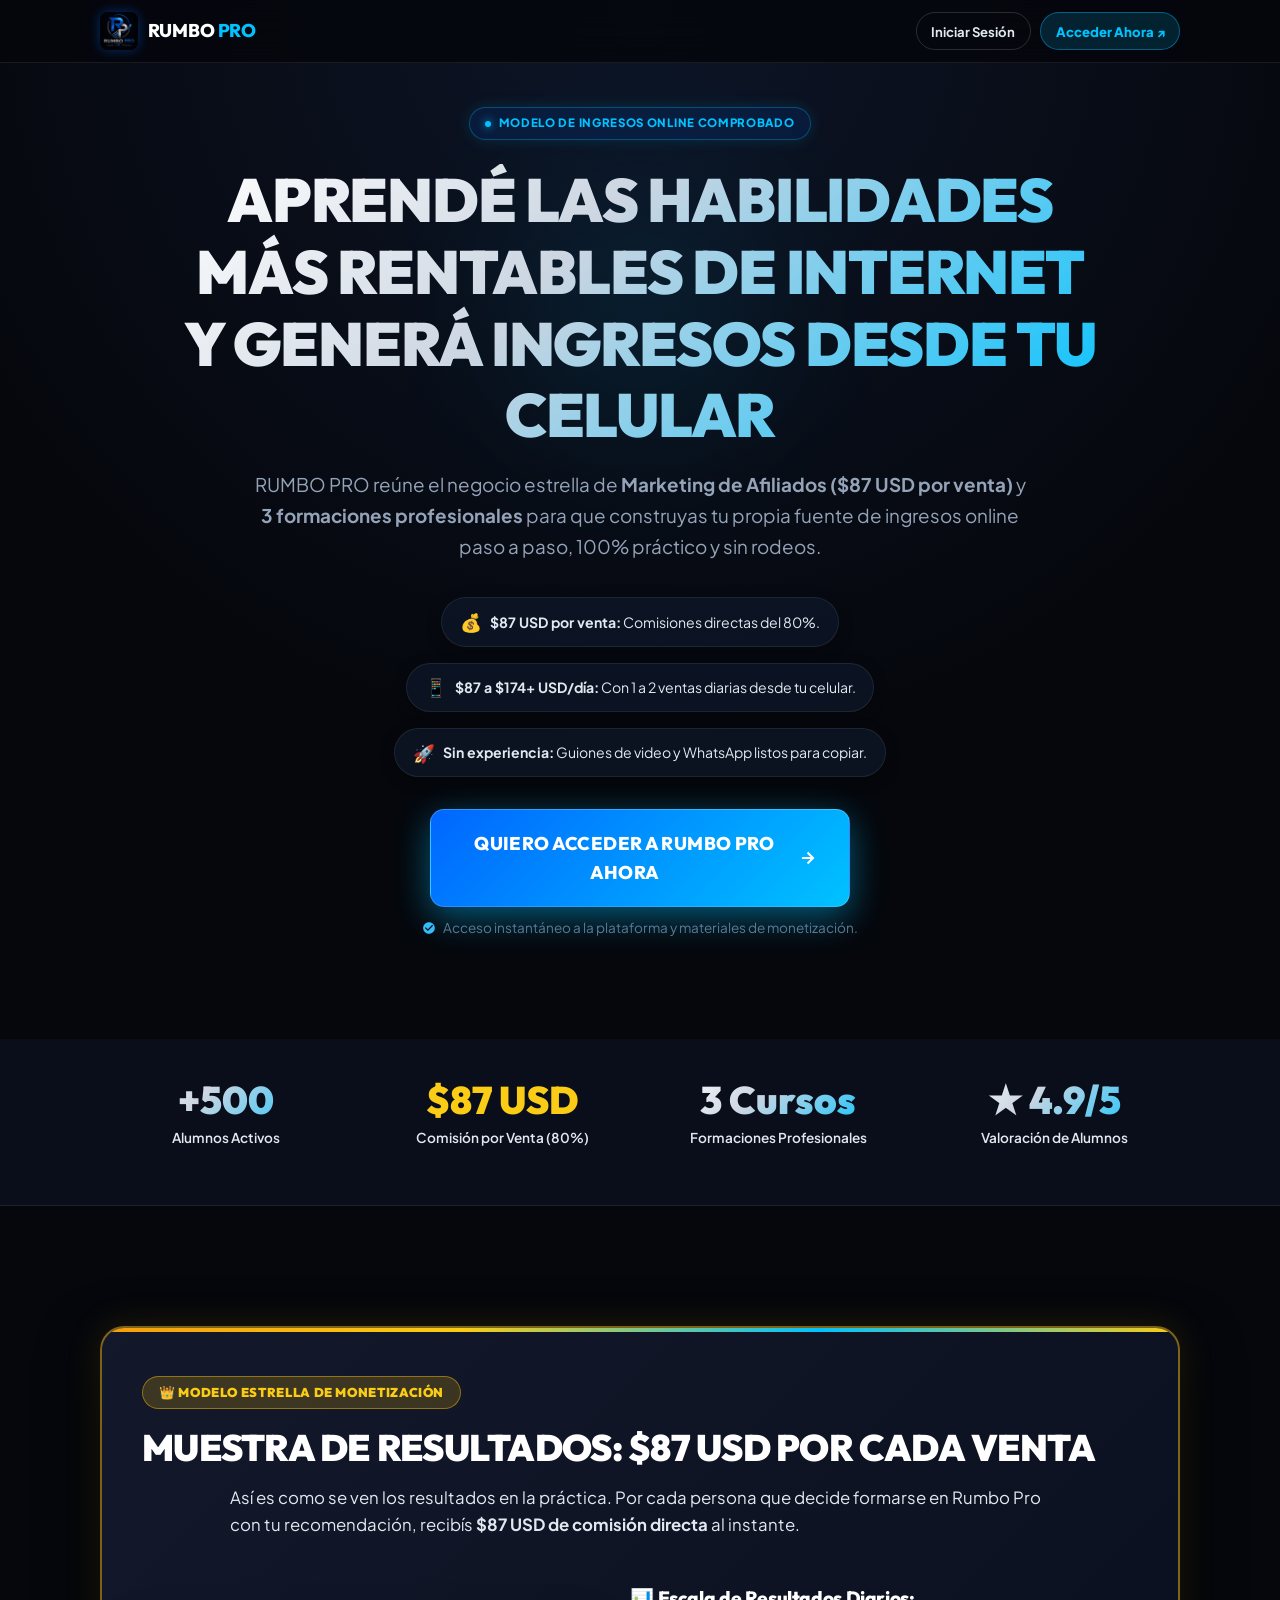
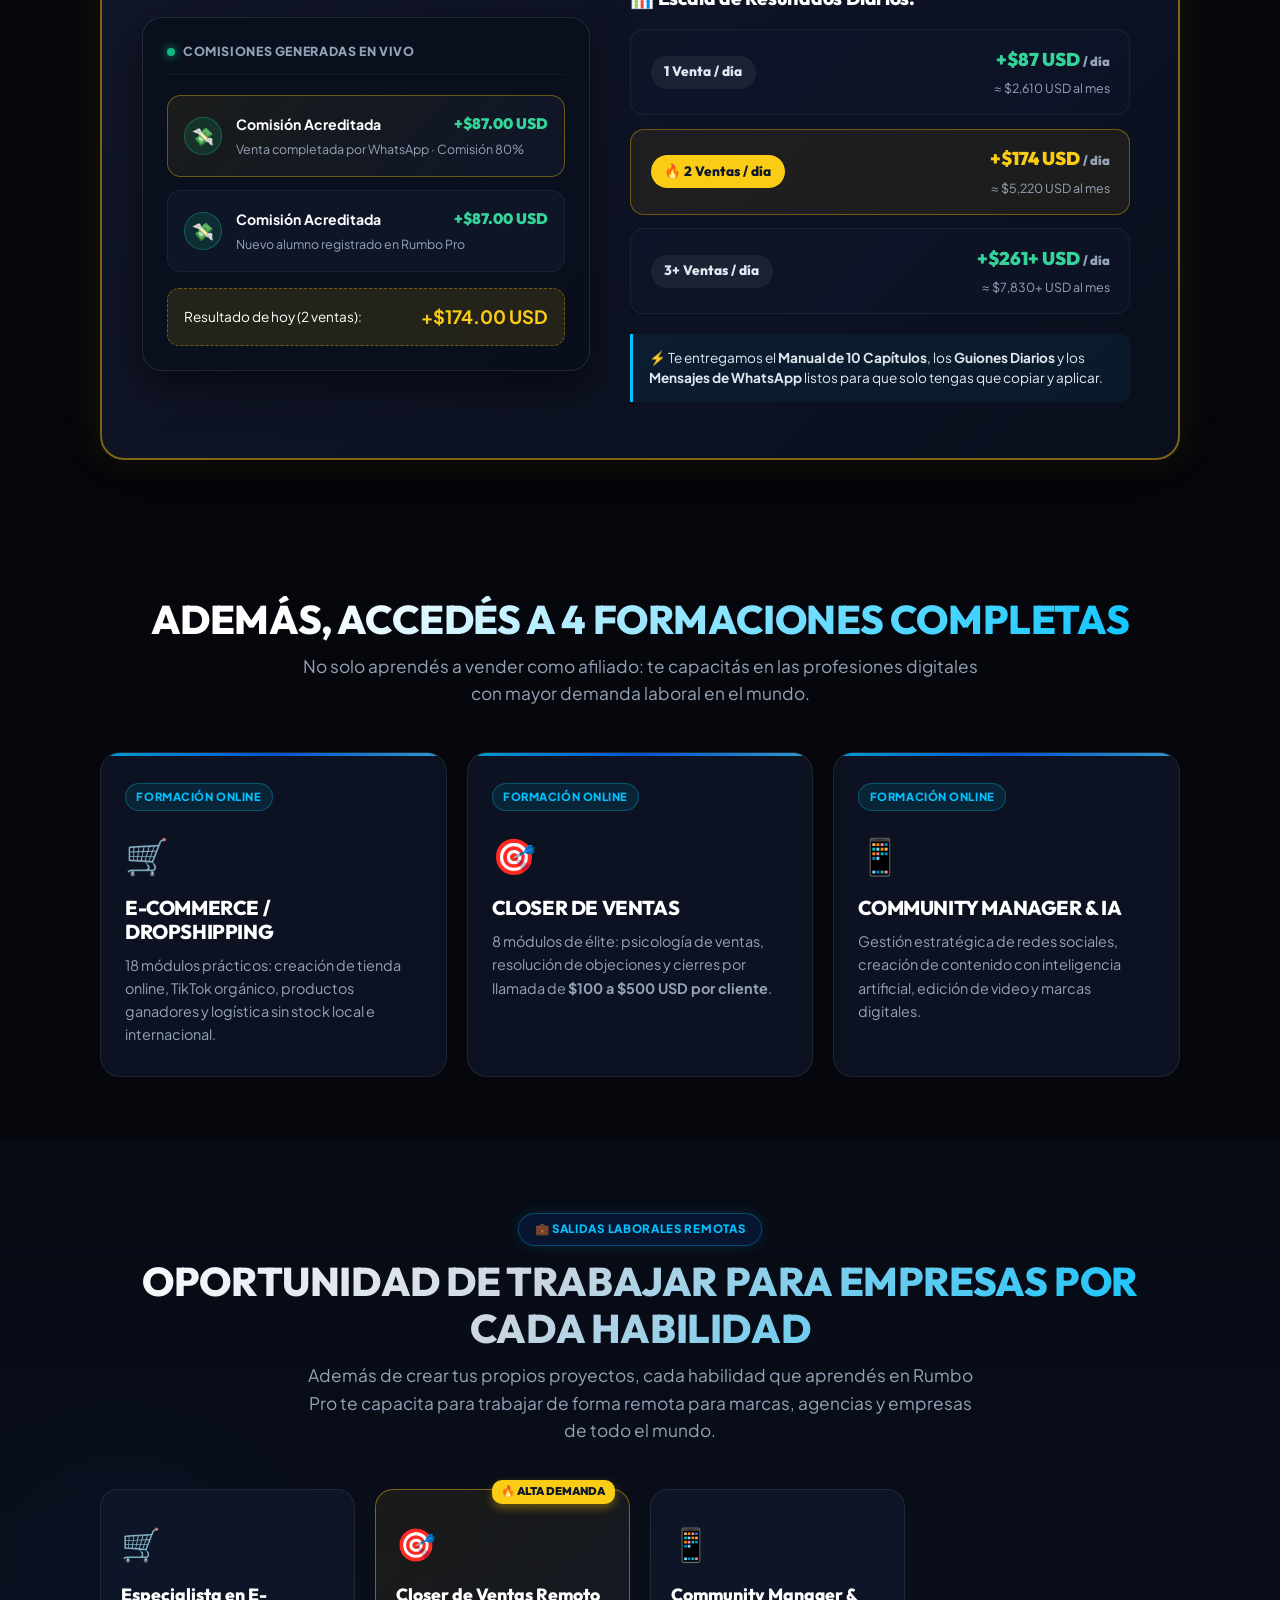
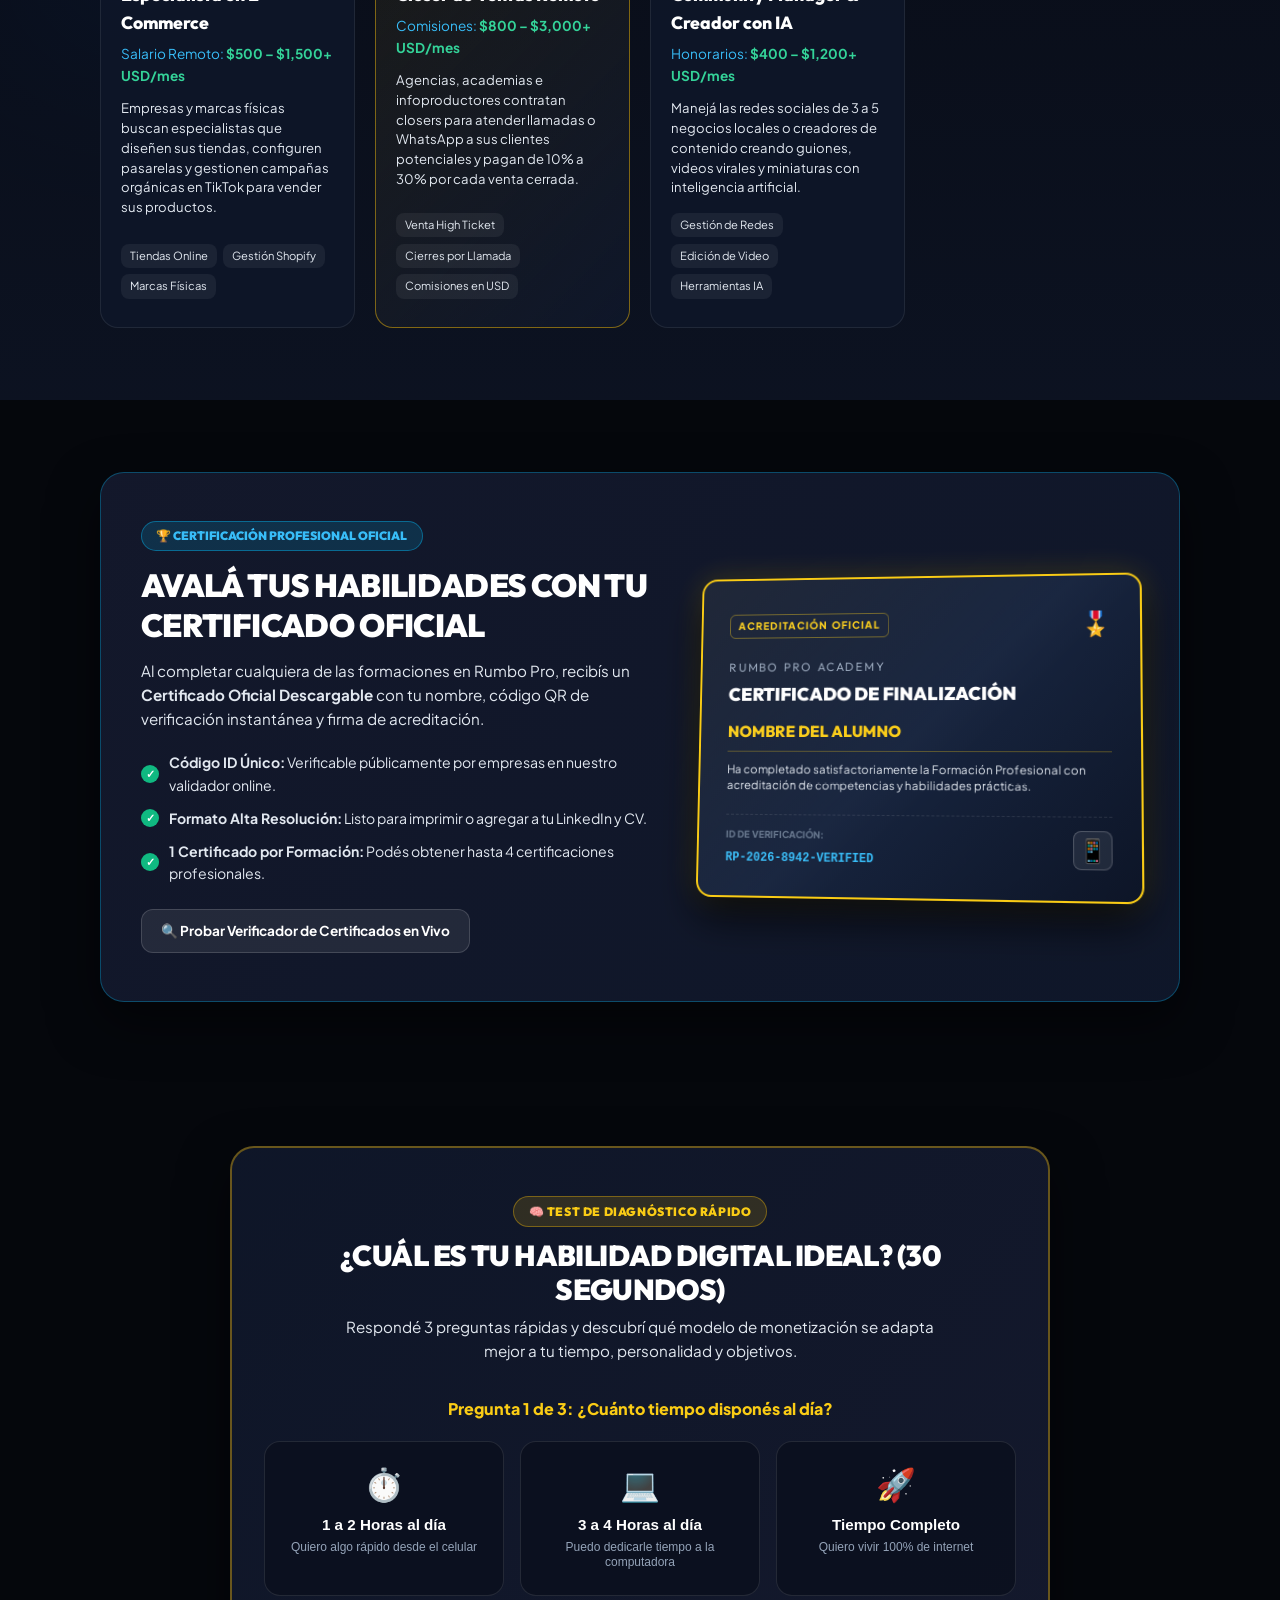
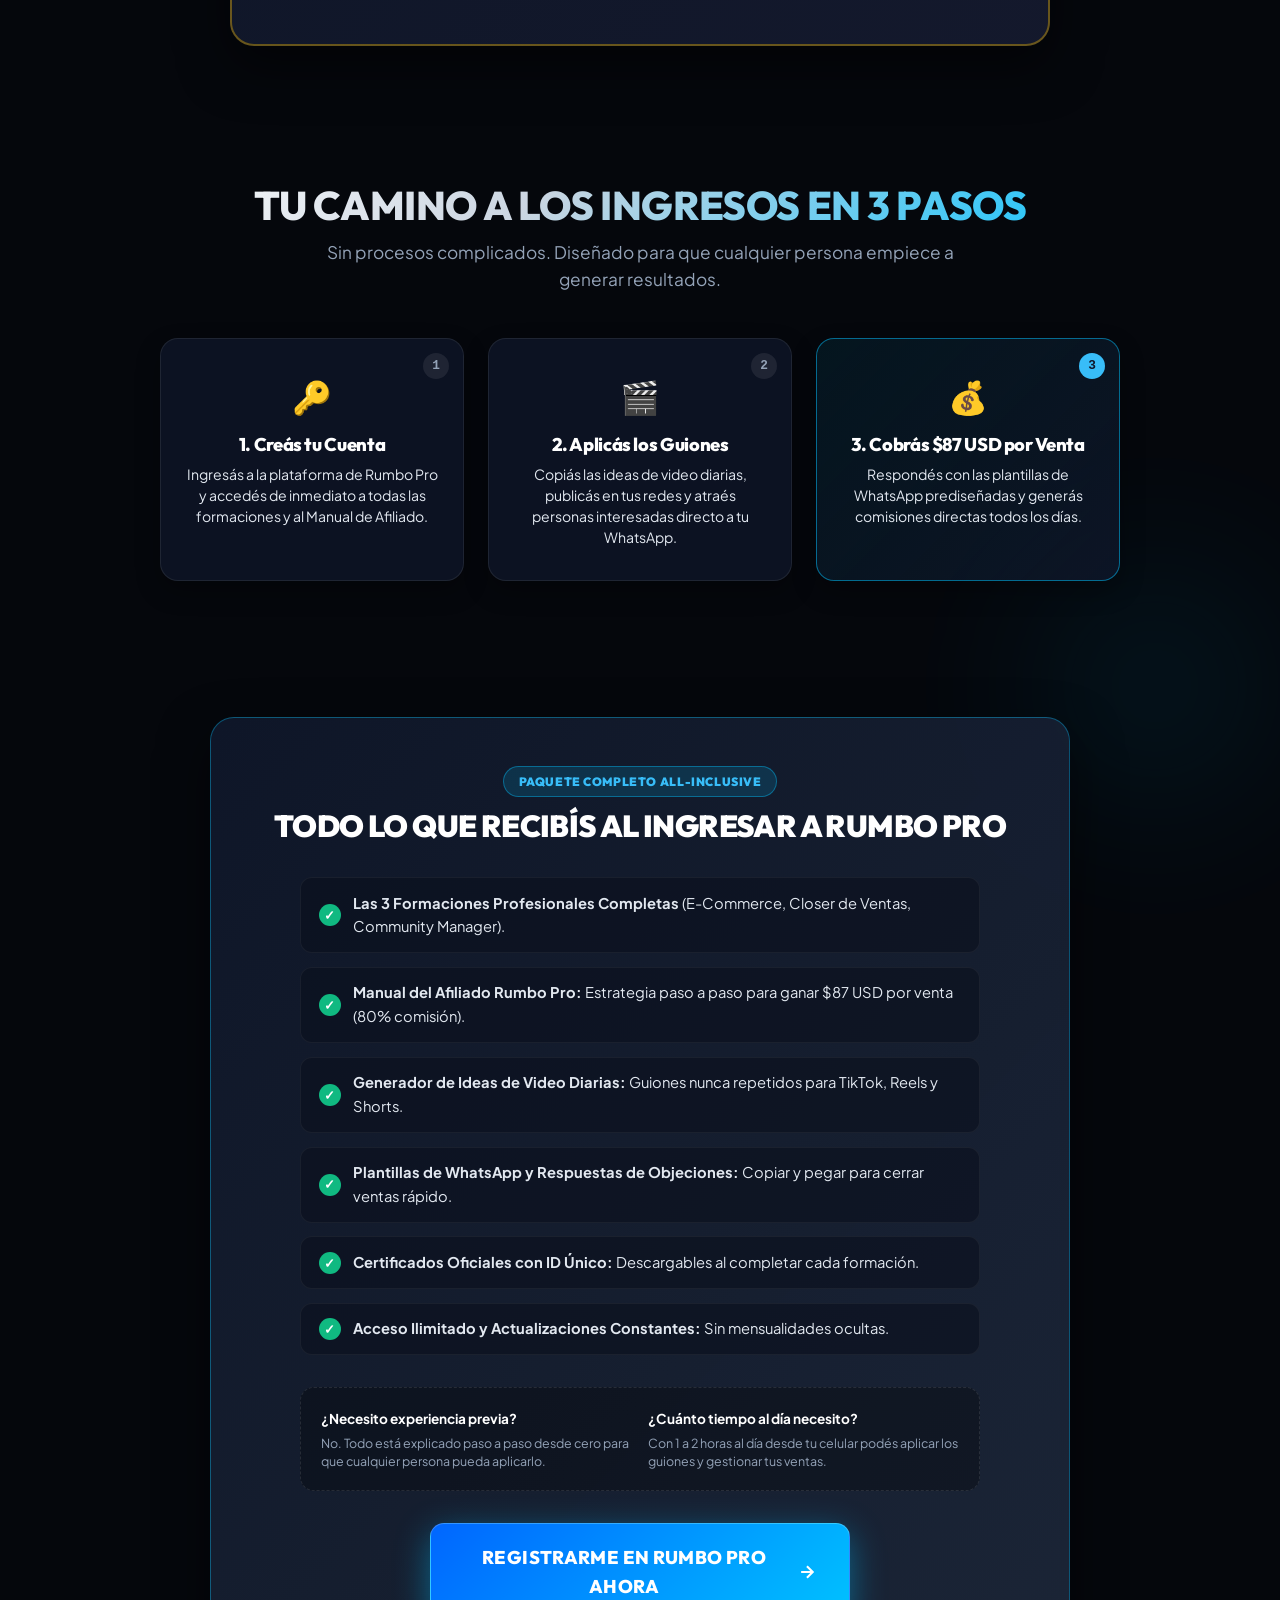
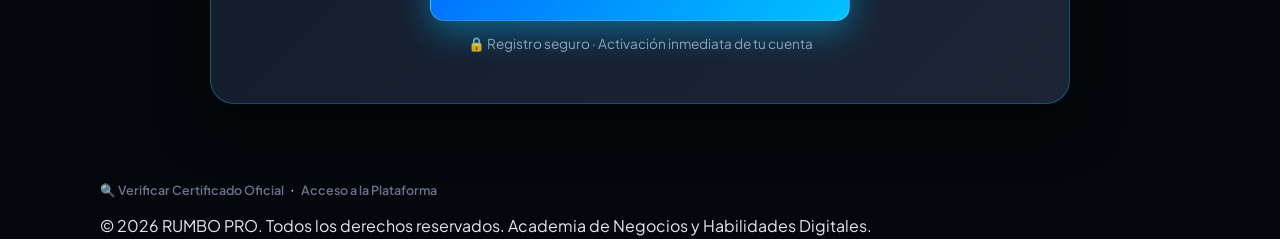
==== commit ae712834: "Update affiliate commission rate from 90% to 80% (index.html)" ====
--- a/index.html
+++ b/index.html
@@ -4,7 +4,7 @@
   <meta charset="UTF-8">
   <meta name="viewport" content="width=device-width, initial-scale=1.0">
   <title>RUMBO PRO — Academia de Negocios y Habilidades Digitales</title>
-  <meta name="description" content="Aprendé habilidades digitales y generá ingresos online. Marketing de Afiliados al 90% ($87 USD por venta), E-Commerce, Closer de Ventas y Community Manager con IA.">
+  <meta name="description" content="Aprendé habilidades digitales y generá ingresos online. Marketing de Afiliados al 80% ($87 USD por venta), E-Commerce, Closer de Ventas y Community Manager con IA.">
   
   <!-- Favicon / Logo -->
   <link rel="icon" type="image/jpeg" href="assets/logo.jpg">
@@ -56,14 +56,14 @@
 
       <!-- Subtitle -->
       <p class="hero-subtitle">
-        RUMBO PRO reúne el negocio estrella de <strong>Marketing de Afiliados ($87 USD por venta)</strong> y <strong>4 formaciones profesionales</strong> para que construyas tu propia fuente de ingresos online paso a paso, 100% práctico y sin rodeos.
+        RUMBO PRO reúne el negocio estrella de <strong>Marketing de Afiliados ($87 USD por venta)</strong> y <strong>3 formaciones profesionales</strong> para que construyas tu propia fuente de ingresos online paso a paso, 100% práctico y sin rodeos.
       </p>
 
       <!-- Key Bullet Points for Instant Scanning -->
       <div class="hero-bullets-grid">
         <div class="hero-bullet-item">
           <span class="bullet-icon">💰</span>
-          <span><strong>$87 USD por venta:</strong> Comisiones directas del 90%.</span>
+          <span><strong>$87 USD por venta:</strong> Comisiones directas del 80%.</span>
         </div>
         <div class="hero-bullet-item">
           <span class="bullet-icon">📱</span>
@@ -102,10 +102,10 @@
         </div>
         <div class="stat-item">
           <div class="stat-number" style="color:#facc15;">$87 USD</div>
-          <div class="stat-label">Comisión por Venta (90%)</div>
+          <div class="stat-label">Comisión por Venta (80%)</div>
         </div>
         <div class="stat-item">
-          <div class="stat-number gradient-text">4 Cursos</div>
+          <div class="stat-number gradient-text">3 Cursos</div>
           <div class="stat-label">Formaciones Profesionales</div>
         </div>
         <div class="stat-item">
@@ -148,7 +148,7 @@
                   <strong>Comisión Acreditada</strong>
                   <span class="notif-val">+$87.00 USD</span>
                 </div>
-                <p class="notif-desc">Venta completada por WhatsApp · Comisión 90%</p>
+                <p class="notif-desc">Venta completada por WhatsApp · Comisión 80%</p>
               </div>
             </div>
 
@@ -567,7 +567,7 @@
           </div>
           <div class="offer-item">
             <span class="offer-check">✓</span>
-            <span><strong>Manual del Afiliado Rumbo Pro:</strong> Estrategia paso a paso para ganar $87 USD por venta (90% comisión).</span>
+            <span><strong>Manual del Afiliado Rumbo Pro:</strong> Estrategia paso a paso para ganar $87 USD por venta (80% comisión).</span>
           </div>
           <div class="offer-item">
             <span class="offer-check">✓</span>
